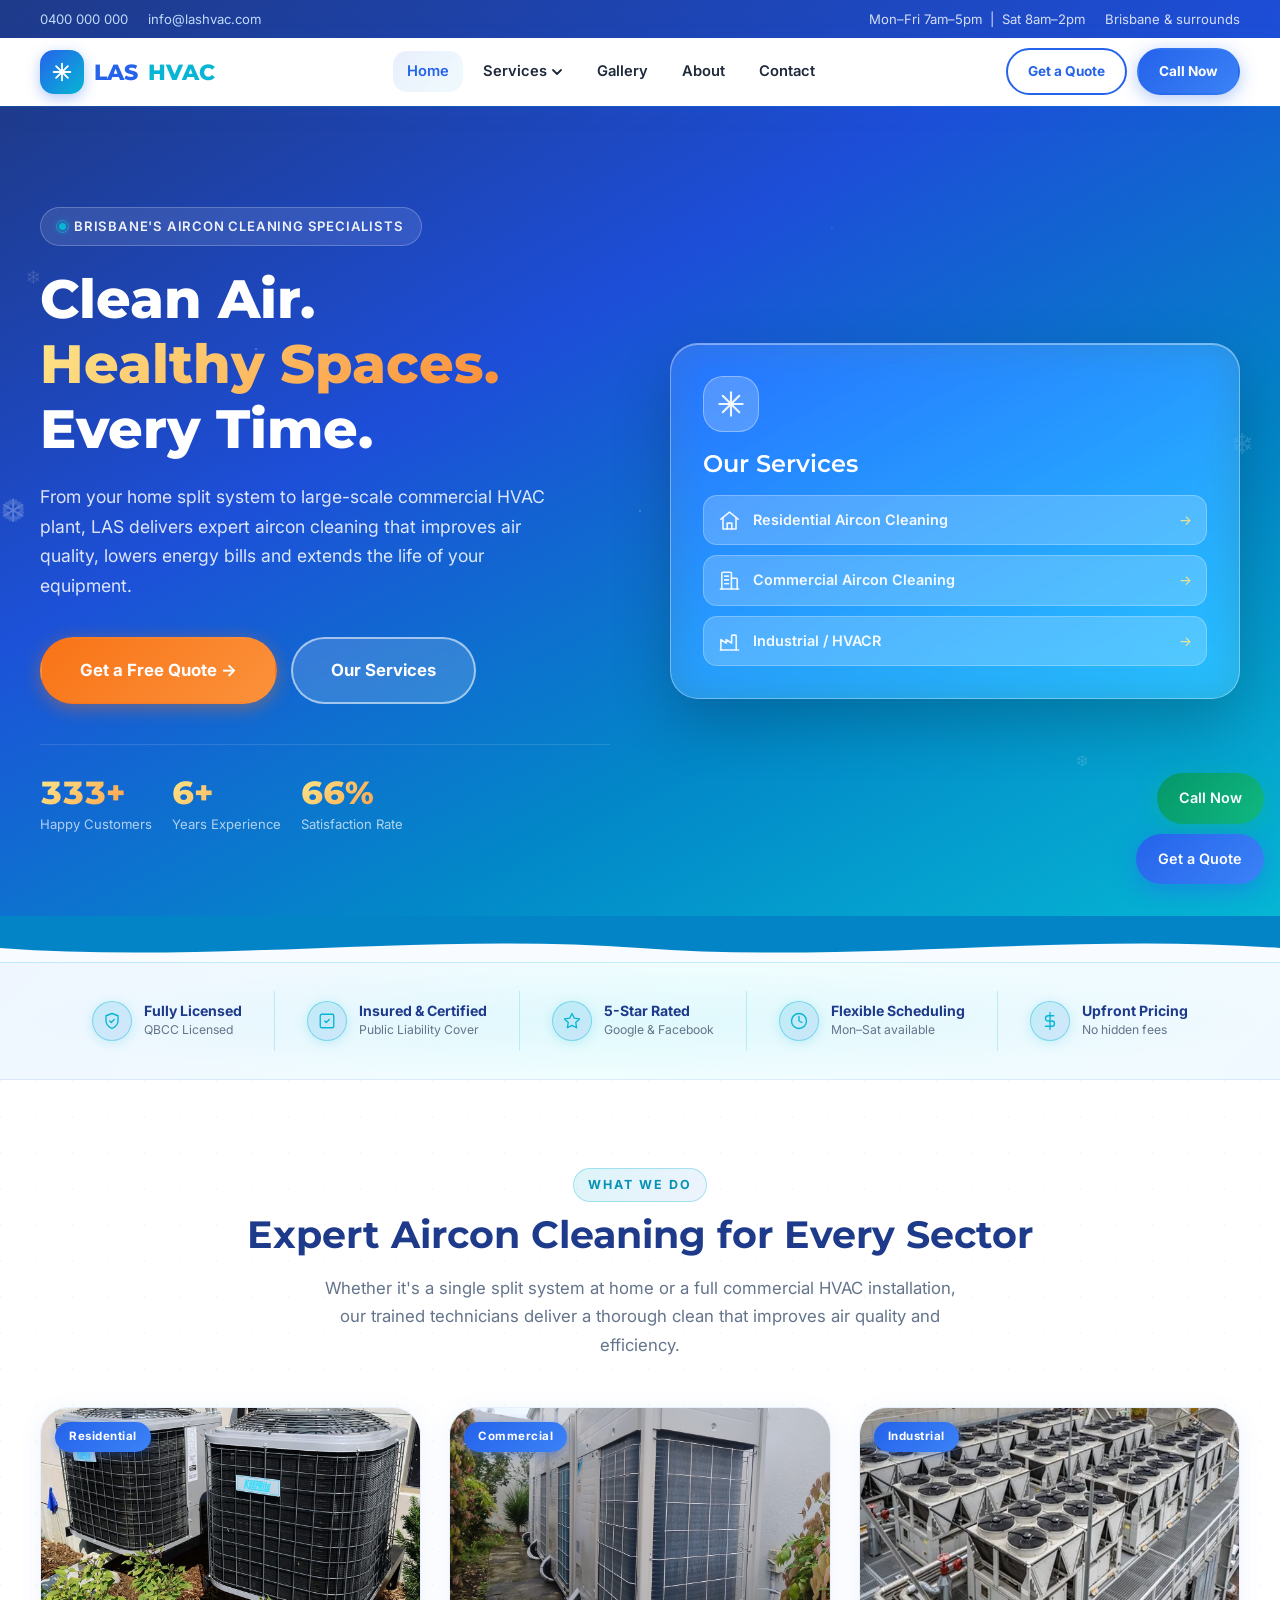
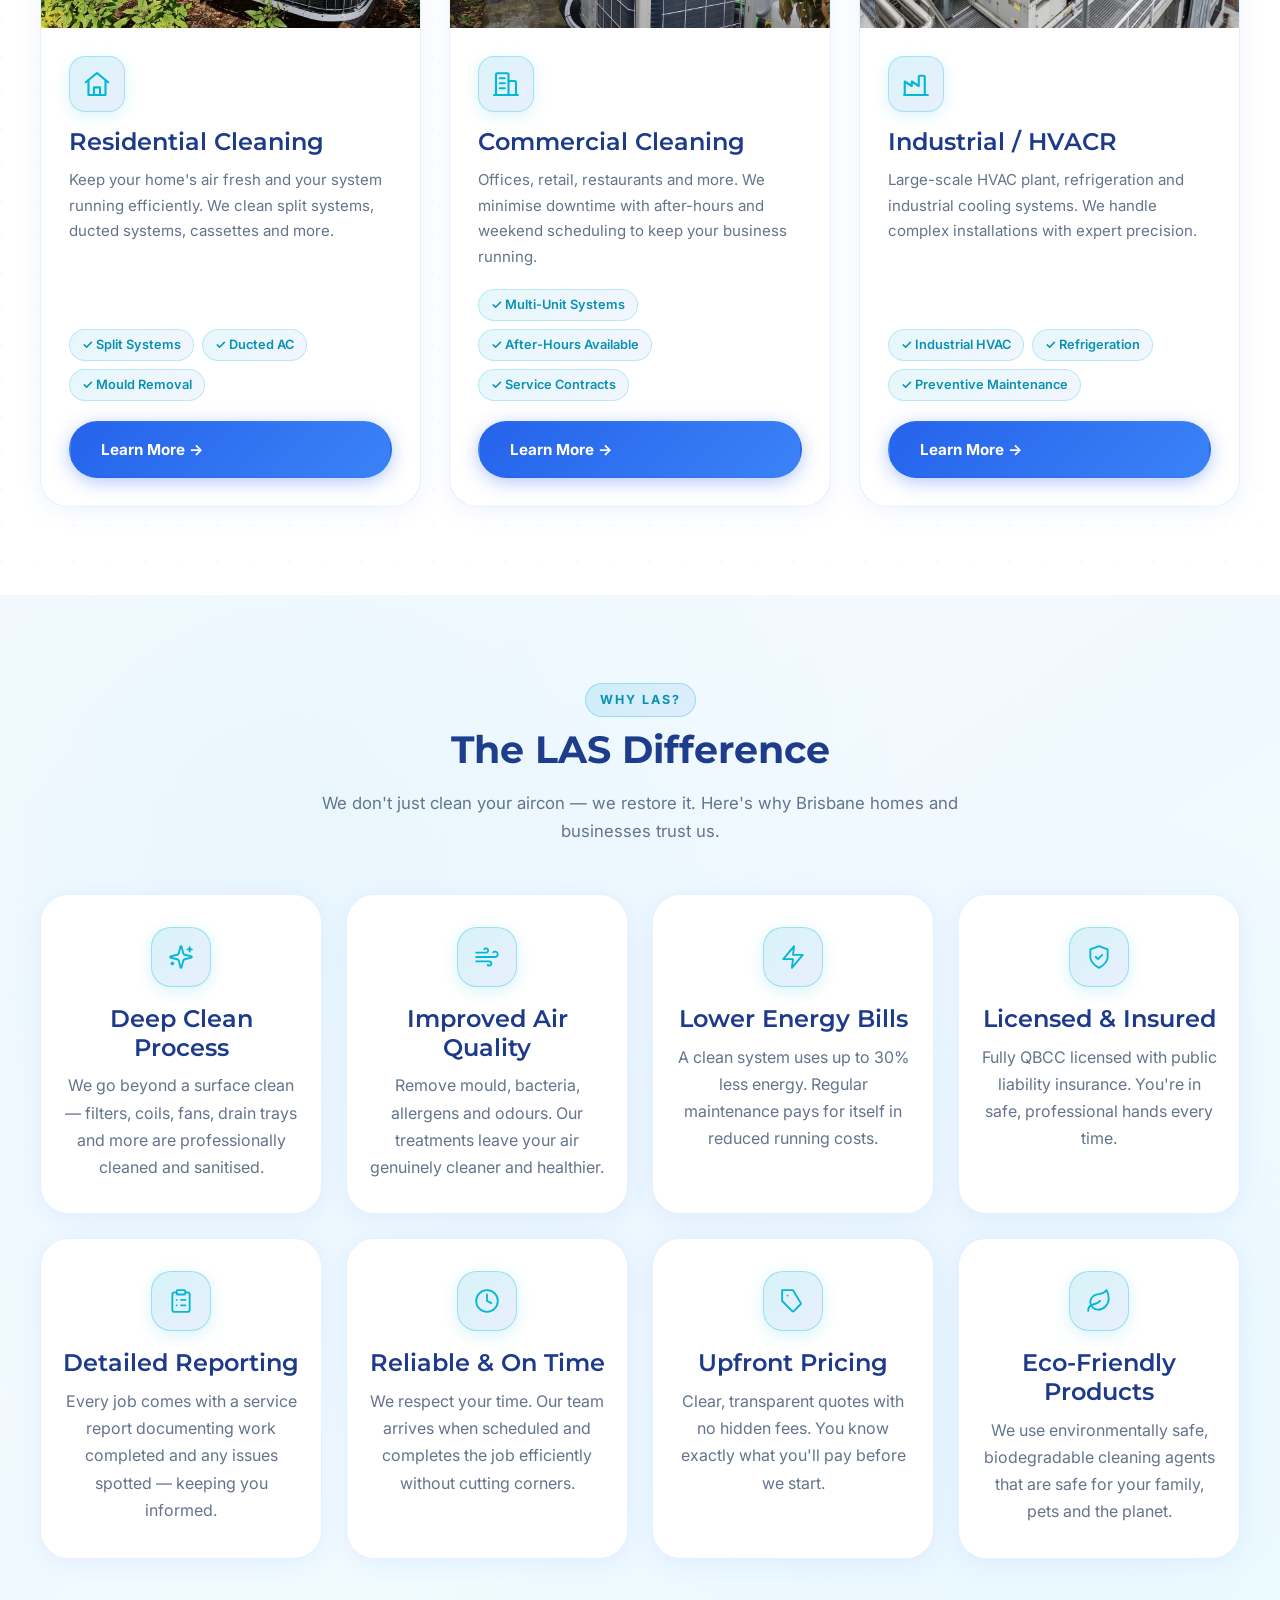
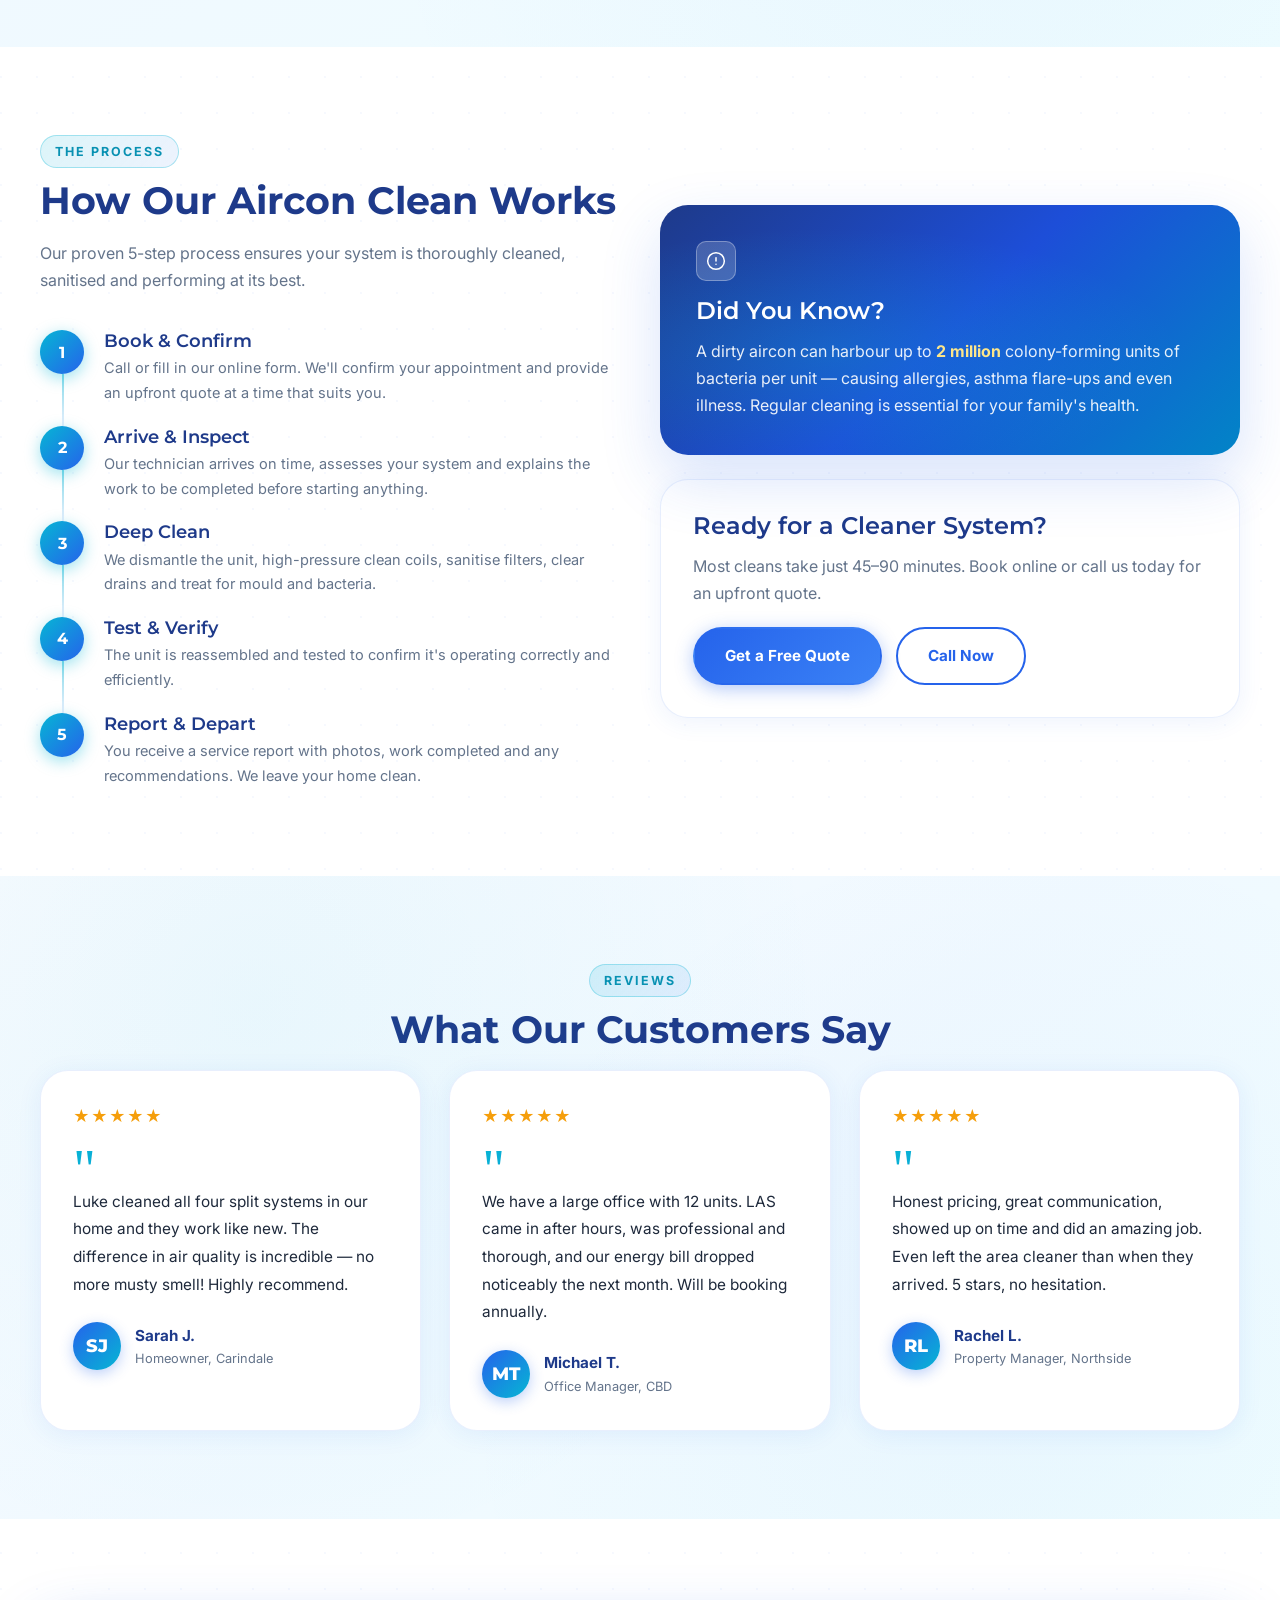
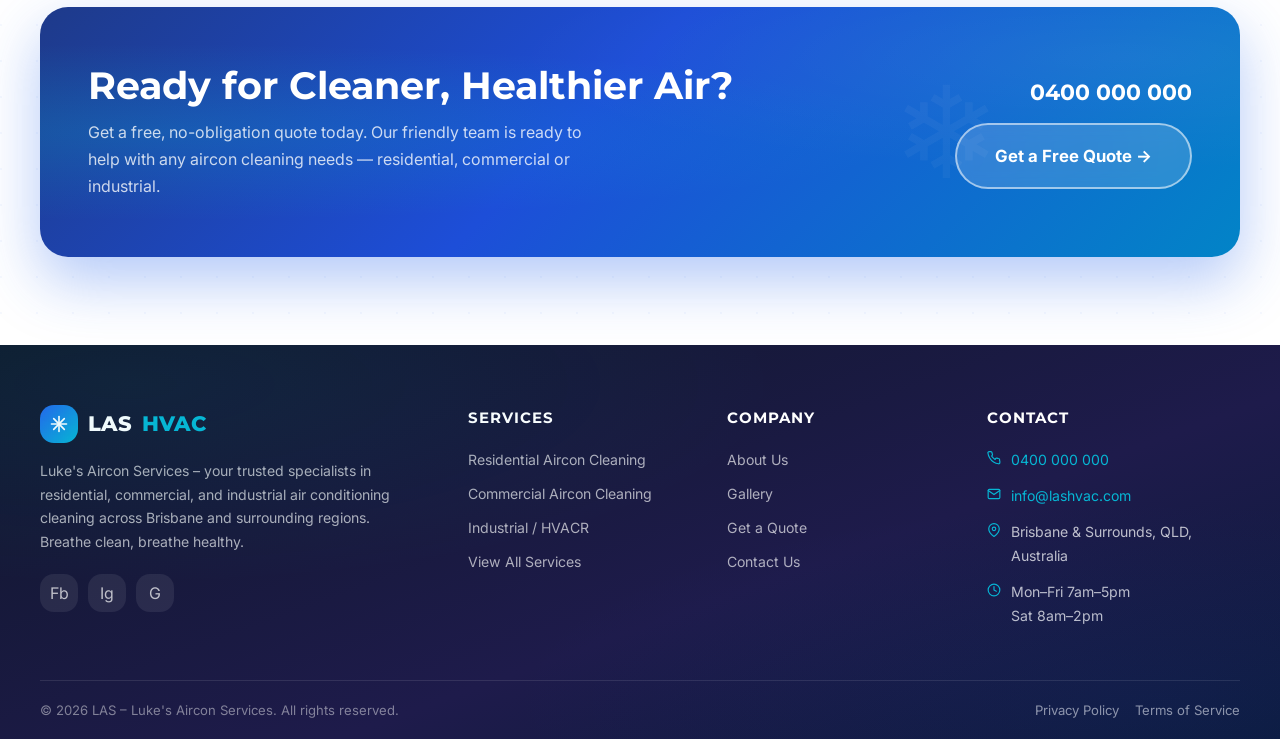
==== index.html @ c47a3d03 "redesign: fresh sky theme – bright blues, coral CTA, seamless sections" ====
<!DOCTYPE html>
<html lang="en">
<head>
  <meta charset="UTF-8">
  <meta name="viewport" content="width=device-width, initial-scale=1.0">
  <meta name="description" content="LAS – Luke's Aircon Services. Professional air conditioning cleaning for residential, commercial and industrial clients in Brisbane and surrounds. Call today for a free quote.">
  <meta name="keywords" content="aircon cleaning Brisbane, air conditioning service, HVAC cleaning, residential commercial industrial AC cleaning">
  <meta property="og:title" content="LAS – Luke's Aircon Services | Professional Aircon Cleaning">
  <meta property="og:description" content="Brisbane's trusted aircon cleaning specialists. Residential, commercial and industrial HVACR services.">
  <meta property="og:type" content="website">
  <title>LAS – Luke's Aircon Services | Professional Aircon Cleaning Brisbane</title>
  <link rel="preconnect" href="https://fonts.googleapis.com">
  <link rel="preconnect" href="https://fonts.gstatic.com" crossorigin>
  <link href="https://fonts.googleapis.com/css2?family=Montserrat:wght@500;600;700&family=Inter:wght@400;500;600&display=swap" rel="stylesheet">
  <link rel="stylesheet" href="css/style.css">
</head>
<body id="top">

<div id="site-header"></div>

<!-- ===== HERO ===== -->
<section class="hero">
  <div class="hero__bg"></div>
  <div class="snow-particles" id="snowParticles"></div>
  <!-- Decorative floating ice crystals -->
  <span class="hero__flake" aria-hidden="true">❄</span>
  <span class="hero__flake" aria-hidden="true">❆</span>
  <span class="hero__flake" aria-hidden="true">❄</span>
  <span class="hero__flake" aria-hidden="true">❅</span>
  <span class="hero__flake" aria-hidden="true">❆</span>
  <div class="container hero__inner">
    <div class="hero__content">
      <div class="hero__badge">
        <span class="hero__badge-dot"></span>
        Brisbane's Aircon Cleaning Specialists
      </div>
      <h1>Clean Air.<br><span>Healthy Spaces.</span><br>Every Time.</h1>
      <p class="hero__desc">
        From your home split system to large-scale commercial HVAC plant, LAS delivers
        expert aircon cleaning that improves air quality, lowers energy bills and extends
        the life of your equipment.
      </p>
      <div class="btn-group">
        <a href="contact.html" class="btn btn-accent btn-lg">Get a Free Quote →</a>
        <a href="services.html" class="btn btn-outline btn-lg">Our Services</a>
      </div>
      <div class="hero__stats">
        <div>
          <div class="hero__stat-num"><span class="counter" data-target="500" data-suffix="+">0+</span></div>
          <div class="hero__stat-label">Happy Customers</div>
        </div>
        <div>
          <div class="hero__stat-num"><span class="counter" data-target="10" data-suffix="+">0+</span></div>
          <div class="hero__stat-label">Years Experience</div>
        </div>
        <div>
          <div class="hero__stat-num"><span class="counter" data-target="100" data-suffix="%">0%</span></div>
          <div class="hero__stat-label">Satisfaction Rate</div>
        </div>
      </div>
    </div>

    <div class="hero__visual">
      <div class="hero__card">
        <div class="hero__card-icon">
          <svg viewBox="0 0 24 24" fill="none" stroke="currentColor" stroke-width="1.8" stroke-linecap="round" stroke-linejoin="round" aria-hidden="true"><line x1="12" y1="2" x2="12" y2="22"/><line x1="2" y1="12" x2="22" y2="12"/><line x1="4.93" y1="4.93" x2="19.07" y2="19.07"/><line x1="19.07" y1="4.93" x2="4.93" y2="19.07"/></svg>
        </div>
        <h3>Our Services</h3>
        <div class="hero__card-services">
          <a href="residential.html" class="hero__card-service">
            <span class="hero__card-service-icon"><svg viewBox="0 0 24 24" fill="none" stroke="currentColor" stroke-width="1.7" stroke-linecap="round" stroke-linejoin="round" aria-hidden="true"><path d="M3 10.6 12 3.2l9 7.4"/><path d="M5.2 9.3V20.8h13.6V9.3"/><path d="M9.6 20.8v-6.1h4.8v6.1"/></svg></span>
            <span class="hero__card-service-text">Residential Aircon Cleaning</span>
            <span class="hero__card-service-arrow">→</span>
          </a>
          <a href="commercial.html" class="hero__card-service">
            <span class="hero__card-service-icon"><svg viewBox="0 0 24 24" fill="none" stroke="currentColor" stroke-width="1.7" stroke-linecap="round" stroke-linejoin="round" aria-hidden="true"><path d="M4 20.8V4.4a1 1 0 0 1 1-1h8a1 1 0 0 1 1 1v16.4"/><path d="M14 9.6h5a1 1 0 0 1 1 1v10.2"/><path d="M2.5 20.8h19"/><path d="M7 7.4h4M7 11.4h4M7 15.4h4"/></svg></span>
            <span class="hero__card-service-text">Commercial Aircon Cleaning</span>
            <span class="hero__card-service-arrow">→</span>
          </a>
          <a href="industrial.html" class="hero__card-service">
            <span class="hero__card-service-icon"><svg viewBox="0 0 24 24" fill="none" stroke="currentColor" stroke-width="1.7" stroke-linecap="round" stroke-linejoin="round" aria-hidden="true"><path d="M3 20.8V10l5.6 3.6V10l5.6 3.6V6.4a1 1 0 0 1 1-1h2.8a1 1 0 0 1 1 1v14.4"/><path d="M2.5 20.8h19"/></svg></span>
            <span class="hero__card-service-text">Industrial / HVACR</span>
            <span class="hero__card-service-arrow">→</span>
          </a>
        </div>
      </div>
    </div>
  </div>
</section>

<!-- ===== TRUST STRIP ===== -->
<div class="wave-divider" aria-hidden="true">
  <svg xmlns="http://www.w3.org/2000/svg" viewBox="0 0 1440 48" preserveAspectRatio="none" height="48" style="background:#0284c7;">
    <path d="M0,32 C240,48 480,16 720,32 C960,48 1200,16 1440,32 L1440,48 L0,48 Z" fill="#f8fbff"/>
  </svg>
</div>
<div class="trust-strip">
  <div class="container">
    <div class="trust-strip__inner">
      <div class="trust-strip__item">
        <div class="trust-strip__icon">
          <svg viewBox="0 0 24 24" fill="none" stroke="currentColor" stroke-width="1.8" stroke-linecap="round" stroke-linejoin="round" aria-hidden="true"><path d="M12 22s8-4 8-10V5l-8-3-8 3v7c0 6 8 10 8 10z"/><path d="m9 12 2 2 4-4"/></svg>
        </div>
        <div>
          <div class="trust-strip__label">Fully Licensed</div>
          <div class="trust-strip__sub">QBCC Licensed</div>
        </div>
      </div>
      <div class="trust-strip__item">
        <div class="trust-strip__icon">
          <svg viewBox="0 0 24 24" fill="none" stroke="currentColor" stroke-width="1.8" stroke-linecap="round" stroke-linejoin="round" aria-hidden="true"><path d="M9 12 11 14 15 10"/><rect x="3" y="3" width="18" height="18" rx="2"/></svg>
        </div>
        <div>
          <div class="trust-strip__label">Insured &amp; Certified</div>
          <div class="trust-strip__sub">Public Liability Cover</div>
        </div>
      </div>
      <div class="trust-strip__item">
        <div class="trust-strip__icon">
          <svg viewBox="0 0 24 24" fill="none" stroke="currentColor" stroke-width="1.8" stroke-linecap="round" stroke-linejoin="round" aria-hidden="true"><polygon points="12 2 15.09 8.26 22 9.27 17 14.14 18.18 21.02 12 17.77 5.82 21.02 7 14.14 2 9.27 8.91 8.26 12 2"/></svg>
        </div>
        <div>
          <div class="trust-strip__label">5-Star Rated</div>
          <div class="trust-strip__sub">Google &amp; Facebook</div>
        </div>
      </div>
      <div class="trust-strip__item">
        <div class="trust-strip__icon">
          <svg viewBox="0 0 24 24" fill="none" stroke="currentColor" stroke-width="1.8" stroke-linecap="round" stroke-linejoin="round" aria-hidden="true"><circle cx="12" cy="12" r="10"/><polyline points="12 6 12 12 16 14"/></svg>
        </div>
        <div>
          <div class="trust-strip__label">Flexible Scheduling</div>
          <div class="trust-strip__sub">Mon–Sat available</div>
        </div>
      </div>
      <div class="trust-strip__item">
        <div class="trust-strip__icon">
          <svg viewBox="0 0 24 24" fill="none" stroke="currentColor" stroke-width="1.8" stroke-linecap="round" stroke-linejoin="round" aria-hidden="true"><line x1="12" y1="1" x2="12" y2="23"/><path d="M17 5H9.5a3.5 3.5 0 0 0 0 7h5a3.5 3.5 0 0 1 0 7H6"/></svg>
        </div>
        <div>
          <div class="trust-strip__label">Upfront Pricing</div>
          <div class="trust-strip__sub">No hidden fees</div>
        </div>
      </div>
    </div>
  </div>
</div>

<!-- ===== SERVICES OVERVIEW ===== -->
<section class="section" id="services">
  <div class="container">
    <div style="text-align:center;">
      <div class="section-label">What We Do</div>
      <h2 class="section-title">Expert Aircon Cleaning for Every Sector</h2>
      <p class="section-intro section-intro--center">
        Whether it's a single split system at home or a full commercial HVAC installation,
        our trained technicians deliver a thorough clean that improves air quality and efficiency.
      </p>
    </div>

    <div class="grid-3">
      <!-- Residential -->
      <div class="service-card reveal">
        <div class="service-card__img">
          <img src="images/residential.jpg" alt="Residential air conditioning condenser units serviced by LAS in Brisbane">
          <span class="service-card__tag">Residential</span>
        </div>
        <div class="service-card__body">
          <div class="service-card__icon"><svg viewBox="0 0 24 24" fill="none" stroke="currentColor" stroke-width="1.7" stroke-linecap="round" stroke-linejoin="round" aria-hidden="true"><path d="M3 10.6 12 3.2l9 7.4"/><path d="M5.2 9.3V20.8h13.6V9.3"/><path d="M9.6 20.8v-6.1h4.8v6.1"/></svg></div>
          <h3 class="service-card__title">Residential Cleaning</h3>
          <p class="service-card__desc">
            Keep your home's air fresh and your system running efficiently.
            We clean split systems, ducted systems, cassettes and more.
          </p>
          <div class="service-card__features">
            <span class="service-card__feature">✓ Split Systems</span>
            <span class="service-card__feature">✓ Ducted AC</span>
            <span class="service-card__feature">✓ Mould Removal</span>
          </div>
          <a href="residential.html" class="btn btn-primary">Learn More →</a>
        </div>
      </div>

      <!-- Commercial -->
      <div class="service-card reveal reveal-delay-1">
        <div class="service-card__img">
          <img src="images/commercial.jpg" alt="Commercial multi-unit VRV air conditioning system serviced by LAS">
          <span class="service-card__tag">Commercial</span>
        </div>
        <div class="service-card__body">
          <div class="service-card__icon"><svg viewBox="0 0 24 24" fill="none" stroke="currentColor" stroke-width="1.7" stroke-linecap="round" stroke-linejoin="round" aria-hidden="true"><path d="M4 20.8V4.4a1 1 0 0 1 1-1h8a1 1 0 0 1 1 1v16.4"/><path d="M14 9.6h5a1 1 0 0 1 1 1v10.2"/><path d="M2.5 20.8h19"/><path d="M7 7.4h4M7 11.4h4M7 15.4h4"/></svg></div>
          <h3 class="service-card__title">Commercial Cleaning</h3>
          <p class="service-card__desc">
            Offices, retail, restaurants and more. We minimise downtime with
            after-hours and weekend scheduling to keep your business running.
          </p>
          <div class="service-card__features">
            <span class="service-card__feature">✓ Multi-Unit Systems</span>
            <span class="service-card__feature">✓ After-Hours Available</span>
            <span class="service-card__feature">✓ Service Contracts</span>
          </div>
          <a href="commercial.html" class="btn btn-primary">Learn More →</a>
        </div>
      </div>

      <!-- Industrial -->
      <div class="service-card reveal reveal-delay-2">
        <div class="service-card__img">
          <img src="images/industrial.jpg" alt="Industrial rooftop chiller and HVAC plant serviced by LAS">
          <span class="service-card__tag">Industrial</span>
        </div>
        <div class="service-card__body">
          <div class="service-card__icon"><svg viewBox="0 0 24 24" fill="none" stroke="currentColor" stroke-width="1.7" stroke-linecap="round" stroke-linejoin="round" aria-hidden="true"><path d="M3 20.8V10l5.6 3.6V10l5.6 3.6V6.4a1 1 0 0 1 1-1h2.8a1 1 0 0 1 1 1v14.4"/><path d="M2.5 20.8h19"/></svg></div>
          <h3 class="service-card__title">Industrial / HVACR</h3>
          <p class="service-card__desc">
            Large-scale HVAC plant, refrigeration and industrial cooling systems.
            We handle complex installations with expert precision.
          </p>
          <div class="service-card__features">
            <span class="service-card__feature">✓ Industrial HVAC</span>
            <span class="service-card__feature">✓ Refrigeration</span>
            <span class="service-card__feature">✓ Preventive Maintenance</span>
          </div>
          <a href="industrial.html" class="btn btn-primary">Learn More →</a>
        </div>
      </div>
    </div>
  </div>
</section>

<!-- ===== WHY CHOOSE US ===== -->
<section class="section section--alt">
  <div class="container">
    <div style="text-align:center;">
      <div class="section-label">Why LAS?</div>
      <h2 class="section-title">The LAS Difference</h2>
      <p class="section-intro section-intro--center">
        We don't just clean your aircon — we restore it. Here's why Brisbane homes and
        businesses trust us.
      </p>
    </div>

    <div class="grid-4">
      <div class="why-card reveal">
        <div class="why-card__icon"><svg viewBox="0 0 24 24" fill="none" stroke="currentColor" stroke-width="1.7" stroke-linecap="round" stroke-linejoin="round" aria-hidden="true"><path d="M9.937 15.5A2 2 0 0 0 8.5 14.063l-6.135-1.582a.5.5 0 0 1 0-.962L8.5 9.936A2 2 0 0 0 9.937 8.5l1.582-6.135a.5.5 0 0 1 .963 0L14.063 8.5A2 2 0 0 0 15.5 9.937l6.135 1.581a.5.5 0 0 1 0 .964L15.5 14.063a2 2 0 0 0-1.437 1.437l-1.582 6.135a.5.5 0 0 1-.963 0z"/><path d="M20 3v4M22 5h-4"/><path d="M4 17v2M5 18H3"/></svg></div>
        <h3>Deep Clean Process</h3>
        <p>We go beyond a surface clean — filters, coils, fans, drain trays and more are
           professionally cleaned and sanitised.</p>
      </div>
      <div class="why-card reveal reveal-delay-1">
        <div class="why-card__icon"><svg viewBox="0 0 24 24" fill="none" stroke="currentColor" stroke-width="1.7" stroke-linecap="round" stroke-linejoin="round" aria-hidden="true"><path d="M17.7 7.7a2.5 2.5 0 1 1 1.8 4.3H2"/><path d="M9.6 4.6A2 2 0 1 1 11 8H2"/><path d="M12.6 19.4A2 2 0 1 0 14 16H2"/></svg></div>
        <h3>Improved Air Quality</h3>
        <p>Remove mould, bacteria, allergens and odours. Our treatments leave your air
           genuinely cleaner and healthier.</p>
      </div>
      <div class="why-card reveal reveal-delay-2">
        <div class="why-card__icon"><svg viewBox="0 0 24 24" fill="none" stroke="currentColor" stroke-width="1.7" stroke-linecap="round" stroke-linejoin="round" aria-hidden="true"><path d="M13 2 3 14h9l-1 8 10-12h-9l1-8z"/></svg></div>
        <h3>Lower Energy Bills</h3>
        <p>A clean system uses up to 30% less energy. Regular maintenance pays for itself
           in reduced running costs.</p>
      </div>
      <div class="why-card reveal reveal-delay-3">
        <div class="why-card__icon"><svg viewBox="0 0 24 24" fill="none" stroke="currentColor" stroke-width="1.7" stroke-linecap="round" stroke-linejoin="round" aria-hidden="true"><path d="M12 22s8-4 8-10V5l-8-3-8 3v7c0 6 8 10 8 10z"/><path d="m9 12 2 2 4-4"/></svg></div>
        <h3>Licensed &amp; Insured</h3>
        <p>Fully QBCC licensed with public liability insurance. You're in safe, professional
           hands every time.</p>
      </div>
      <div class="why-card reveal">
        <div class="why-card__icon"><svg viewBox="0 0 24 24" fill="none" stroke="currentColor" stroke-width="1.7" stroke-linecap="round" stroke-linejoin="round" aria-hidden="true"><rect x="8" y="2" width="8" height="4" rx="1"/><path d="M16 4h2a2 2 0 0 1 2 2v14a2 2 0 0 1-2 2H6a2 2 0 0 1-2-2V6a2 2 0 0 1 2-2h2"/><path d="M12 11h4M12 16h4M8 11h.01M8 16h.01"/></svg></div>
        <h3>Detailed Reporting</h3>
        <p>Every job comes with a service report documenting work completed and any issues
           spotted — keeping you informed.</p>
      </div>
      <div class="why-card reveal reveal-delay-1">
        <div class="why-card__icon"><svg viewBox="0 0 24 24" fill="none" stroke="currentColor" stroke-width="1.7" stroke-linecap="round" stroke-linejoin="round" aria-hidden="true"><circle cx="12" cy="12" r="10"/><polyline points="12 6 12 12 16 14"/></svg></div>
        <h3>Reliable &amp; On Time</h3>
        <p>We respect your time. Our team arrives when scheduled and completes the job
           efficiently without cutting corners.</p>
      </div>
      <div class="why-card reveal reveal-delay-2">
        <div class="why-card__icon"><svg viewBox="0 0 24 24" fill="none" stroke="currentColor" stroke-width="1.7" stroke-linecap="round" stroke-linejoin="round" aria-hidden="true"><path d="M12 2H2v10l9.29 9.29a1 1 0 0 0 1.41 0l6.3-6.3a1 1 0 0 0 0-1.41Z"/><path d="M7 7h.01"/></svg></div>
        <h3>Upfront Pricing</h3>
        <p>Clear, transparent quotes with no hidden fees. You know exactly what you'll
           pay before we start.</p>
      </div>
      <div class="why-card reveal reveal-delay-3">
        <div class="why-card__icon"><svg viewBox="0 0 24 24" fill="none" stroke="currentColor" stroke-width="1.7" stroke-linecap="round" stroke-linejoin="round" aria-hidden="true"><path d="M11 20A7 7 0 0 1 9.8 6.1C15.5 5 17 4.48 19 2c1 2 2 4.18 2 8 0 5.5-4.78 10-10 10z"/><path d="M2 21c0-3 1.85-5.36 5.08-6C9.5 14.52 12 13 13 12"/></svg></div>
        <h3>Eco-Friendly Products</h3>
        <p>We use environmentally safe, biodegradable cleaning agents that are safe for
           your family, pets and the planet.</p>
      </div>
    </div>
  </div>
</section>

<!-- ===== HOW IT WORKS ===== -->
<section class="section">
  <div class="container grid-2">
    <div>
      <div class="section-label">The Process</div>
      <h2 class="section-title">How Our Aircon Clean Works</h2>
      <p style="margin-bottom:36px;">Our proven 5-step process ensures your system is thoroughly cleaned, sanitised and performing at its best.</p>
      <div class="process-steps">
        <div class="process-step reveal">
          <div class="process-step__num">1</div>
          <div class="process-step__body">
            <h4>Book &amp; Confirm</h4>
            <p>Call or fill in our online form. We'll confirm your appointment and
               provide an upfront quote at a time that suits you.</p>
          </div>
        </div>
        <div class="process-step reveal reveal-delay-1">
          <div class="process-step__num">2</div>
          <div class="process-step__body">
            <h4>Arrive &amp; Inspect</h4>
            <p>Our technician arrives on time, assesses your system and explains
               the work to be completed before starting anything.</p>
          </div>
        </div>
        <div class="process-step reveal reveal-delay-2">
          <div class="process-step__num">3</div>
          <div class="process-step__body">
            <h4>Deep Clean</h4>
            <p>We dismantle the unit, high-pressure clean coils, sanitise filters,
               clear drains and treat for mould and bacteria.</p>
          </div>
        </div>
        <div class="process-step reveal reveal-delay-3">
          <div class="process-step__num">4</div>
          <div class="process-step__body">
            <h4>Test &amp; Verify</h4>
            <p>The unit is reassembled and tested to confirm it's operating
               correctly and efficiently.</p>
          </div>
        </div>
        <div class="process-step reveal">
          <div class="process-step__num">5</div>
          <div class="process-step__body">
            <h4>Report &amp; Depart</h4>
            <p>You receive a service report with photos, work completed and any
               recommendations. We leave your home clean.</p>
          </div>
        </div>
      </div>
    </div>
    <div style="display:flex;flex-direction:column;gap:24px;">
      <div style="background:linear-gradient(135deg,#1e3a8a 0%,#1d4ed8 50%,#0284c7 100%);border-radius:var(--radius-lg);padding:36px;color:white;position:relative;overflow:hidden;box-shadow:var(--shadow-lg);">
        <div style="position:absolute;inset:0;background:radial-gradient(ellipse at 30% 60%,rgba(6,182,212,0.25) 0%,transparent 60%);pointer-events:none;"></div>
        <div style="width:40px;height:40px;border-radius:10px;background:rgba(255,255,255,0.18);border:1px solid rgba(255,255,255,0.3);display:flex;align-items:center;justify-content:center;margin-bottom:16px;position:relative;">
          <svg viewBox="0 0 24 24" fill="none" stroke="currentColor" stroke-width="1.8" stroke-linecap="round" stroke-linejoin="round" width="20" height="20" aria-hidden="true"><circle cx="12" cy="12" r="10"/><line x1="12" y1="8" x2="12" y2="12"/><line x1="12" y1="16" x2="12.01" y2="16"/></svg>
        </div>
        <h3 style="color:white;margin-bottom:12px;position:relative;">Did You Know?</h3>
        <p style="color:rgba(255,255,255,0.9);position:relative;">A dirty aircon can harbour up to <strong style="color:#fde68a;">2 million</strong> colony-forming units of bacteria per unit — causing allergies, asthma flare-ups and even illness. Regular cleaning is essential for your family's health.</p>
      </div>
      <div style="background:#ffffff;border:1px solid rgba(37,99,235,0.1);border-radius:var(--radius-lg);padding:32px;box-shadow:0 4px 24px rgba(37,99,235,0.08);">
        <h3 style="margin-bottom:12px;">Ready for a Cleaner System?</h3>
        <p style="margin-bottom:20px;">Most cleans take just 45–90 minutes. Book online or call us today for an upfront quote.</p>
        <div class="btn-group">
          <a href="contact.html" class="btn btn-primary">Get a Free Quote</a>
          <a href="tel:+61400000000" class="btn btn-outline-primary">Call Now</a>
        </div>
      </div>
    </div>
  </div>
</section>

<!-- ===== TESTIMONIALS ===== -->
<section class="section section--alt">
  <div class="container">
    <div style="text-align:center;">
      <div class="section-label">Reviews</div>
      <h2 class="section-title">What Our Customers Say</h2>
    </div>
    <div class="grid-3">
      <div class="testimonial-card reveal">
        <div class="stars">★★★★★</div>
        <div class="testimonial-card__quote">"</div>
        <p class="testimonial-card__text">Luke cleaned all four split systems in our home and they work like new. The difference in air quality is incredible — no more musty smell! Highly recommend.</p>
        <div class="testimonial-card__author">
          <div class="testimonial-card__avatar">SJ</div>
          <div>
            <div class="testimonial-card__name">Sarah J.</div>
            <div class="testimonial-card__meta">Homeowner, Carindale</div>
          </div>
        </div>
      </div>
      <div class="testimonial-card reveal reveal-delay-1">
        <div class="stars">★★★★★</div>
        <div class="testimonial-card__quote">"</div>
        <p class="testimonial-card__text">We have a large office with 12 units. LAS came in after hours, was professional and thorough, and our energy bill dropped noticeably the next month. Will be booking annually.</p>
        <div class="testimonial-card__author">
          <div class="testimonial-card__avatar">MT</div>
          <div>
            <div class="testimonial-card__name">Michael T.</div>
            <div class="testimonial-card__meta">Office Manager, CBD</div>
          </div>
        </div>
      </div>
      <div class="testimonial-card reveal reveal-delay-2">
        <div class="stars">★★★★★</div>
        <div class="testimonial-card__quote">"</div>
        <p class="testimonial-card__text">Honest pricing, great communication, showed up on time and did an amazing job. Even left the area cleaner than when they arrived. 5 stars, no hesitation.</p>
        <div class="testimonial-card__author">
          <div class="testimonial-card__avatar">RL</div>
          <div>
            <div class="testimonial-card__name">Rachel L.</div>
            <div class="testimonial-card__meta">Property Manager, Northside</div>
          </div>
        </div>
      </div>
    </div>
  </div>
</section>

<!-- ===== CTA BANNER ===== -->
<section class="section">
  <div class="container">
    <div class="cta-banner">
      <div>
        <h2>Ready for Cleaner, Healthier Air?</h2>
        <p>Get a free, no-obligation quote today. Our friendly team is ready to help with any aircon cleaning needs — residential, commercial or industrial.</p>
      </div>
      <div class="cta-banner__actions">
        <a href="tel:+61400000000" class="phone-link">0400 000 000</a>
        <a href="contact.html" class="btn btn-outline btn-lg">Get a Free Quote →</a>
      </div>
    </div>
  </div>
</section>

<div id="site-footer"></div>

<script src="js/main.js"></script>
</body>
</html>
---- css/style.css ----
/* ============================================================
   LAS – Luke's Aircon Services  |  style.css
   ============================================================ */

/* ----- CSS Custom Properties ----- */
:root {
  --clr-primary:       #2563eb;         /* Vibrant sky blue */
  --clr-primary-dark:  #1d4ed8;
  --clr-primary-light: #eff6ff;
  --clr-accent:        #06b6d4;         /* Bright cyan */
  --clr-accent-dark:   #0891b2;
  --clr-coral:         #f97316;         /* Warm coral – fun CTA pop */
  --clr-coral-dark:    #ea580c;
  --clr-mint:          #ecfeff;
  --clr-ice:           #eff6ff;
  --clr-ice-deep:      #dbeafe;
  --clr-dark:          #1e3a8a;         /* Deep navy (replaces near-black) */
  --clr-text:          #1e293b;
  --clr-text-light:    #64748b;
  --clr-bg:            #ffffff;
  --clr-white:         #ffffff;
  --clr-grey-light:    #f1f5f9;
  --clr-grey:          #e2e8f0;
  --clr-success:       #10b981;
  --clr-warning:       #f59e0b;
  --radius-sm:  14px;
  --radius-md:  20px;
  --radius-lg:  28px;
  --radius-xl:  48px;
  --shadow-sm:   0 4px 24px rgba(37, 99, 235, 0.08);
  --shadow-md:   0 12px 40px rgba(37, 99, 235, 0.13);
  --shadow-lg:   0 24px 60px rgba(37, 99, 235, 0.18);
  --shadow-glow: 0 0 36px rgba(6, 182, 212, 0.35);
  --glass-bg:     rgba(255, 255, 255, 0.82);
  --glass-border: rgba(255, 255, 255, 0.95);
  --transition: 0.28s cubic-bezier(0.4, 0, 0.2, 1);
  --font-head: 'Montserrat', 'Segoe UI', sans-serif;
  --font-body: 'Inter', 'Segoe UI', system-ui, sans-serif;
  --nav-h: 68px;
}

/* ----- Reset / Base ----- */
*, *::before, *::after { box-sizing: border-box; margin: 0; padding: 0; }

html { scroll-behavior: smooth; font-size: 16px; }

body {
  font-family: var(--font-body);
  background: #ffffff;
  background-image:
    radial-gradient(circle at 1px 1px, rgba(37, 99, 235, 0.04) 1px, transparent 0);
  background-size: 36px 36px;
  color: var(--clr-text);
  line-height: 1.7;
  overflow-x: hidden;
}

/* ----- Global Keyframes ----- */
@keyframes float {
  0%, 100% { transform: translateY(0px) rotate(0deg); }
  33%       { transform: translateY(-14px) rotate(6deg); }
  66%       { transform: translateY(-7px) rotate(-4deg); }
}
@keyframes drift {
  0%   { transform: translateX(0) translateY(0) rotate(0deg); opacity: 0.6; }
  50%  { transform: translateX(30px) translateY(-60px) rotate(180deg); opacity: 0.3; }
  100% { transform: translateX(-20px) translateY(-120px) rotate(360deg); opacity: 0; }
}
@keyframes shimmer {
  0%   { background-position: -200% center; }
  100% { background-position: 200% center; }
}
@keyframes pulse-ring {
  0%   { transform: scale(1); opacity: 0.7; }
  100% { transform: scale(2.2); opacity: 0; }
}
@keyframes aurora-shift {
  0%, 100% { background-position: 0% 50%; }
  50%       { background-position: 100% 50%; }
}
@keyframes snowfall {
  0%   { transform: translateY(-10px) rotate(0deg); opacity: 1; }
  100% { transform: translateY(110vh) rotate(720deg); opacity: 0; }
}

img { display: block; max-width: 100%; height: auto; }
a { color: inherit; text-decoration: none; }
ul { list-style: none; }
button { cursor: pointer; font-family: inherit; }

/* ----- Typography ----- */
h1,h2,h3,h4,h5 {
  font-family: var(--font-head);
  line-height: 1.2;
  color: var(--clr-dark);
}
h1 { font-size: clamp(2rem, 5vw, 3.4rem); font-weight: 800; }
h2 { font-size: clamp(1.6rem, 3.5vw, 2.4rem); font-weight: 700; }
h3 { font-size: clamp(1.15rem, 2.5vw, 1.5rem); font-weight: 600; }
h4 { font-size: 1.1rem; font-weight: 600; }
p  { color: var(--clr-text-light); }

.text-accent { color: var(--clr-accent); }
.text-primary { color: var(--clr-primary); }
.text-white  { color: var(--clr-white); }
.text-center { text-align: center; }

/* ----- Layout helpers ----- */
.container {
  width: min(1200px, 94%);
  margin-inline: auto;
}
.section { padding: 88px 0; }
.section--alt {
  background: linear-gradient(145deg, #f8fbff 0%, #f0f9ff 50%, #f0feff 100%);
  position: relative;
}
.section--alt::before {
  content: '';
  position: absolute;
  inset: 0;
  background-image: radial-gradient(circle at 20% 20%, rgba(6, 182, 212, 0.05) 0%, transparent 50%),
                    radial-gradient(circle at 80% 80%, rgba(37, 99, 235, 0.04) 0%, transparent 50%);
  pointer-events: none;
}
.section--dark { background: var(--clr-dark); color: var(--clr-white); }
.section--dark h2, .section--dark h3 { color: var(--clr-white); }
.section--dark p { color: rgba(255,255,255,0.85); }

.grid-2 { display: grid; grid-template-columns: repeat(2, 1fr); gap: 40px; align-items: center; }
.grid-3 { display: grid; grid-template-columns: repeat(3, 1fr); gap: 28px; }
.grid-4 { display: grid; grid-template-columns: repeat(4, 1fr); gap: 24px; }

.flex-center { display: flex; align-items: center; justify-content: center; }
.flex-between { display: flex; align-items: center; justify-content: space-between; }

.section-label {
  display: inline-flex;
  align-items: center;
  gap: 6px;
  font-size: 0.78rem;
  font-weight: 700;
  letter-spacing: 2px;
  text-transform: uppercase;
  color: var(--clr-accent-dark);
  margin-bottom: 10px;
  padding: 5px 14px;
  background: linear-gradient(135deg, rgba(6, 182, 212, 0.14), rgba(37, 99, 235, 0.08));
  border-radius: 50px;
  border: 1px solid rgba(6, 182, 212, 0.3);
}
.section-title { margin-bottom: 16px; }
.section-intro {
  max-width: 640px;
  margin-bottom: 48px;
  font-size: 1.05rem;
}
.section-intro--center { margin-inline: auto; text-align: center; }

/* ----- Trust Strip ----- */
.trust-strip {
  padding: 28px 0;
  background: linear-gradient(135deg, #eff6ff 0%, #f0feff 50%, #f0f9ff 100%);
  border-top: 1px solid rgba(6, 182, 212, 0.2);
  border-bottom: 1px solid rgba(37, 99, 235, 0.1);
  position: relative;
  overflow: hidden;
}
.trust-strip::before {
  content: '';
  position: absolute;
  inset: 0;
  background: radial-gradient(ellipse at 50% 50%, rgba(6, 182, 212, 0.07) 0%, transparent 70%);
  pointer-events: none;
}
.trust-strip__inner {
  display: flex;
  align-items: center;
  justify-content: center;
  gap: 0;
  flex-wrap: wrap;
  position: relative;
}
.trust-strip__item {
  display: flex;
  align-items: center;
  gap: 12px;
  padding: 10px 32px;
  border-right: 1px solid rgba(6, 182, 212, 0.2);
}
.trust-strip__item:last-child { border-right: none; }
.trust-strip__icon {
  width: 40px; height: 40px;
  border-radius: 50%;
  background: linear-gradient(135deg, rgba(6, 182, 212, 0.18), rgba(37, 99, 235, 0.12));
  border: 1.5px solid rgba(6, 182, 212, 0.4);
  display: flex;
  align-items: center;
  justify-content: center;
  flex-shrink: 0;
  color: var(--clr-accent);
  box-shadow: 0 2px 12px rgba(6, 182, 212, 0.18);
}
.trust-strip__icon svg { width: 18px; height: 18px; display: block; }
.trust-strip__label { font-weight: 700; font-size: 0.88rem; color: var(--clr-dark); line-height: 1.3; }
.trust-strip__sub { font-size: 0.76rem; color: var(--clr-text-light); }

/* ----- Buttons ----- */
.btn {
  display: inline-flex;
  align-items: center;
  gap: 8px;
  padding: 14px 30px;
  border-radius: 50px;
  font-weight: 700;
  font-size: 0.95rem;
  transition: var(--transition);
  border: 2px solid transparent;
  white-space: nowrap;
  position: relative;
  overflow: hidden;
}
.btn::after {
  content: '';
  position: absolute;
  inset: 0;
  background: rgba(255,255,255,0);
  transition: var(--transition);
}
.btn:hover::after { background: rgba(255,255,255,0.08); }
.btn-primary {
  background: linear-gradient(135deg, var(--clr-primary), #3b82f6);
  color: var(--clr-white);
  border-color: transparent;
  box-shadow: 0 4px 18px rgba(37, 99, 235, 0.35);
}
.btn-primary:hover {
  background: linear-gradient(135deg, var(--clr-primary-dark), var(--clr-primary));
  transform: translateY(-2px);
  box-shadow: 0 8px 28px rgba(37, 99, 235, 0.45);
}
.btn-accent {
  background: linear-gradient(135deg, var(--clr-coral), #fb923c);
  color: var(--clr-white);
  border-color: transparent;
  box-shadow: 0 4px 18px rgba(249, 115, 22, 0.4);
}
.btn-accent:hover {
  background: linear-gradient(135deg, var(--clr-coral-dark), var(--clr-coral));
  transform: translateY(-2px);
  box-shadow: 0 8px 32px rgba(249, 115, 22, 0.55);
}
.btn-outline {
  background: rgba(255,255,255,0.15);
  color: var(--clr-white);
  border-color: rgba(255,255,255,0.55);
  backdrop-filter: blur(8px);
}
.btn-outline:hover {
  background: var(--clr-white);
  color: var(--clr-primary);
  border-color: var(--clr-white);
  transform: translateY(-2px);
  box-shadow: 0 8px 28px rgba(255,255,255,0.25);
}
.btn-outline-primary {
  background: transparent;
  color: var(--clr-primary);
  border-color: var(--clr-primary);
}
.btn-outline-primary:hover {
  background: linear-gradient(135deg, var(--clr-primary), #3b82f6);
  color: var(--clr-white);
  box-shadow: 0 4px 18px rgba(37, 99, 235, 0.35);
}
.btn-lg { padding: 17px 38px; font-size: 1.05rem; }
.btn-sm { padding: 10px 20px; font-size: 0.85rem; }
.btn-group { display: flex; gap: 14px; flex-wrap: wrap; }

/* ----- Top Bar ----- */
.topbar {
  background: linear-gradient(135deg, var(--clr-dark), #1d4ed8);
  color: rgba(255,255,255,0.82);
  padding: 8px 0;
  font-size: 0.82rem;
}
.topbar a { color: #bfdbfe; }
.topbar a:hover { color: var(--clr-white); }
.topbar__inner {
  display: flex;
  align-items: center;
  justify-content: space-between;
  gap: 16px;
  flex-wrap: wrap;
}
.topbar__links { display: flex; gap: 20px; }
.topbar__links a { display: flex; align-items: center; gap: 6px; }

/* ----- Navbar ----- */
.navbar {
  position: sticky;
  top: 0;
  z-index: 1000;
  background: rgba(255,255,255,0.92);
  backdrop-filter: blur(16px) saturate(180%);
  -webkit-backdrop-filter: blur(16px) saturate(180%);
  box-shadow: 0 1px 0 rgba(6, 182, 212, 0.15), var(--shadow-sm);
  height: var(--nav-h);
  transition: var(--transition);
  border-bottom: 1px solid rgba(255,255,255,0.7);
}
.navbar.scrolled {
  background: rgba(255,255,255,0.97);
  box-shadow: 0 1px 0 rgba(6, 182, 212, 0.22), var(--shadow-md);
}
.navbar__inner {
  height: 100%;
  display: flex;
  align-items: center;
  justify-content: space-between;
  gap: 24px;
}
.navbar__logo {
  display: flex;
  align-items: center;
  gap: 10px;
  font-family: var(--font-head);
  font-weight: 800;
  font-size: 1.4rem;
  color: var(--clr-primary);
  flex-shrink: 0;
}
.navbar__logo span { color: var(--clr-accent); }
.navbar__logo-icon {
  width: 44px;
  height: 44px;
  background: linear-gradient(135deg, var(--clr-primary), var(--clr-accent));
  border-radius: var(--radius-sm);
  display: flex;
  align-items: center;
  justify-content: center;
  color: white;
  font-size: 1.4rem;
  box-shadow: 0 4px 14px rgba(37, 99, 235, 0.35);
}
.navbar__nav { display: flex; align-items: center; gap: 6px; }
.navbar__nav a {
  padding: 8px 14px;
  border-radius: var(--radius-sm);
  font-weight: 600;
  font-size: 0.92rem;
  color: var(--clr-text);
  transition: var(--transition);
  white-space: nowrap;
}
.navbar__nav a:hover,
.navbar__nav a.active {
  color: var(--clr-primary);
  background: linear-gradient(135deg, rgba(37, 99, 235, 0.1), rgba(6, 182, 212, 0.06));
}

/* Dropdown */
.nav-dropdown { position: relative; }
.nav-dropdown__trigger {
  display: flex;
  align-items: center;
  gap: 4px;
  padding: 8px 14px;
  border-radius: var(--radius-sm);
  font-weight: 600;
  font-size: 0.92rem;
  color: var(--clr-text);
  transition: var(--transition);
  cursor: pointer;
  white-space: nowrap;
}
.nav-dropdown__trigger:hover,
.nav-dropdown__trigger.open {
  color: var(--clr-primary);
  background: linear-gradient(135deg, rgba(37, 99, 235, 0.1), rgba(6, 182, 212, 0.06));
}
.nav-dropdown__trigger svg { transition: var(--transition); }
.nav-dropdown__trigger.open svg { transform: rotate(180deg); }
.nav-dropdown__menu {
  position: absolute;
  top: calc(100% + 8px);
  left: 0;
  background: rgba(255,255,255,0.96);
  backdrop-filter: blur(16px) saturate(180%);
  -webkit-backdrop-filter: blur(16px) saturate(180%);
  border-radius: var(--radius-md);
  box-shadow: 0 16px 48px rgba(37, 99, 235, 0.18);
  border: 1px solid rgba(6, 182, 212, 0.2);
  min-width: 220px;
  padding: 8px;
  opacity: 0;
  visibility: hidden;
  transform: translateY(-8px);
  transition: var(--transition);
  z-index: 100;
}
.nav-dropdown__menu.open {
  opacity: 1;
  visibility: visible;
  transform: translateY(0);
}
.nav-dropdown__menu a {
  display: flex;
  align-items: center;
  gap: 10px;
  padding: 10px 14px;
  border-radius: var(--radius-sm);
  font-size: 0.9rem;
  color: var(--clr-text);
  transition: var(--transition);
}
.nav-dropdown__menu a:hover { background: rgba(37, 99, 235, 0.07); color: var(--clr-primary); }
.nav-dropdown__menu a .menu-icon {
  font-size: 1.1rem;
  width: 22px;
  text-align: center;
}

.navbar__cta { display: flex; align-items: center; gap: 10px; }

/* Hamburger */
.navbar__hamburger {
  display: none;
  flex-direction: column;
  gap: 5px;
  background: none;
  border: none;
  padding: 6px;
  cursor: pointer;
}
.navbar__hamburger span {
  display: block;
  width: 26px;
  height: 3px;
  background: var(--clr-primary);
  border-radius: 2px;
  transition: var(--transition);
}
.navbar__hamburger.open span:nth-child(1) { transform: translateY(8px) rotate(45deg); }
.navbar__hamburger.open span:nth-child(2) { opacity: 0; }
.navbar__hamburger.open span:nth-child(3) { transform: translateY(-8px) rotate(-45deg); }

/* Mobile Nav */
.navbar__mobile {
  display: none;
  position: fixed;
  top: var(--nav-h);
  left: 0; right: 0;
  background: rgba(255,255,255,0.97);
  backdrop-filter: blur(20px);
  -webkit-backdrop-filter: blur(20px);
  box-shadow: var(--shadow-lg);
  padding: 20px;
  z-index: 999;
  overflow-y: auto;
  max-height: calc(100vh - var(--nav-h));
  border-top: 1px solid rgba(37, 99, 235, 0.12);
}
.navbar__mobile.open { display: block; }
.navbar__mobile a {
  display: block;
  padding: 12px 16px;
  border-radius: var(--radius-sm);
  font-weight: 600;
  color: var(--clr-text);
  border-bottom: 1px solid rgba(37, 99, 235, 0.08);
  transition: var(--transition);
}
.navbar__mobile a:hover { color: var(--clr-primary); background: rgba(37, 99, 235, 0.06); }
.mobile-section-title {
  font-size: 0.75rem;
  font-weight: 700;
  text-transform: uppercase;
  letter-spacing: 1.5px;
  color: var(--clr-text-light);
  padding: 14px 16px 6px;
}
.mobile-cta { margin-top: 16px; display: flex; flex-direction: column; gap: 10px; }

/* ----- Hero ----- */
.hero {
  position: relative;
  min-height: 90vh;
  display: flex;
  align-items: center;
  overflow: hidden;
  background: linear-gradient(150deg, #1e3a8a 0%, #1d4ed8 35%, #0284c7 68%, #06b6d4 100%);
}
.hero__bg {
  position: absolute;
  inset: 0;
  background-image:
    radial-gradient(ellipse at 15% 60%, rgba(6, 182, 212, 0.22) 0%, transparent 55%),
    radial-gradient(ellipse at 85% 20%, rgba(255,255,255, 0.08) 0%, transparent 45%),
    radial-gradient(ellipse at 50% 90%, rgba(37, 99, 235, 0.18) 0%, transparent 50%);
  animation: aurora-shift 12s ease infinite;
  background-size: 300% 300%;
}
/* Ice particle layer - subtle static sparkles */
.hero__bg::after {
  content: '';
  position: absolute;
  inset: 0;
  background-image:
    radial-gradient(circle 1.5px at 20% 30%, rgba(255,255,255,0.4) 0%, transparent 1.5px),
    radial-gradient(circle 1px at 65% 15%, rgba(255,255,255,0.3) 0%, transparent 1px),
    radial-gradient(circle 1.5px at 50% 50%, rgba(255,255,255,0.3) 0%, transparent 1.5px),
    radial-gradient(circle 1px at 85% 70%, rgba(255,255,255,0.25) 0%, transparent 1px);
}
.hero__inner {
  position: relative;
  z-index: 2;
  display: grid;
  grid-template-columns: 1fr 1fr;
  gap: 60px;
  align-items: center;
  padding: 100px 0 80px;
}
.hero__content {}
.hero__badge {
  display: inline-flex;
  align-items: center;
  gap: 8px;
  background: rgba(255,255,255,0.10);
  border: 1px solid rgba(255,255,255,0.22);
  color: rgba(255,255,255,0.92);
  padding: 7px 18px;
  border-radius: 50px;
  font-size: 0.82rem;
  font-weight: 600;
  letter-spacing: 0.8px;
  text-transform: uppercase;
  margin-bottom: 20px;
  backdrop-filter: blur(8px);
}
.hero__badge-dot {
  width: 7px; height: 7px;
  background: var(--clr-accent);
  border-radius: 50%;
  box-shadow: 0 0 8px rgba(14, 200, 216, 0.8);
  position: relative;
}
.hero__badge-dot::after {
  content: '';
  position: absolute;
  inset: -3px;
  border-radius: 50%;
  border: 1px solid rgba(14, 200, 216, 0.5);
  animation: pulse-ring 2s ease-out infinite;
}
.hero h1 { color: var(--clr-white); margin-bottom: 20px; }
.hero h1 span {
  background: linear-gradient(135deg, #fde68a, #fb923c, #fbbf24);
  background-clip: text;
  -webkit-background-clip: text;
  -webkit-text-fill-color: transparent;
  background-size: 200% auto;
  animation: shimmer 4s linear infinite;
}
.hero__desc { color: rgba(255,255,255,0.85); font-size: 1.1rem; margin-bottom: 36px; max-width: 520px; }
.hero__stats {
  display: flex;
  gap: 32px;
  margin-top: 40px;
  padding-top: 32px;
  border-top: 1px solid rgba(255,255,255,0.12);
  flex-wrap: wrap;
}
.hero__stat-num {
  font-family: var(--font-head);
  font-size: 2rem;
  font-weight: 800;
  background: linear-gradient(135deg, #fde68a, #fb923c);
  background-clip: text;
  -webkit-background-clip: text;
  -webkit-text-fill-color: transparent;
  line-height: 1;
}
.hero__stat-label { font-size: 0.82rem; color: rgba(255,255,255,0.68); margin-top: 4px; }

.hero__visual { position: relative; }
.hero__card {
  background: rgba(255, 255, 255, 0.15);
  backdrop-filter: blur(20px) saturate(180%);
  -webkit-backdrop-filter: blur(20px) saturate(180%);
  border-radius: var(--radius-lg);
  padding: 32px;
  box-shadow: 0 24px 60px rgba(0, 0, 0, 0.2), inset 0 1px 0 rgba(255,255,255,0.4);
  border: 1px solid rgba(255, 255, 255, 0.35);
  color: var(--clr-text);
}
.hero__card-icon {
  width: 56px; height: 56px;
  background: rgba(255, 255, 255, 0.2);
  border: 1.5px solid rgba(255, 255, 255, 0.35);
  border-radius: var(--radius-md);
  display: flex;
  align-items: center;
  justify-content: center;
  color: rgba(255,255,255,0.9);
  margin-bottom: 18px;
}
.hero__card-icon svg { width: 28px; height: 28px; display: block; }
.hero__card h3 { color: var(--clr-white); margin-bottom: 16px; }
.hero__card-services {
  display: flex;
  flex-direction: column;
  gap: 10px;
}
.hero__card-service {
  display: flex;
  align-items: center;
  gap: 12px;
  background: rgba(255, 255, 255, 0.2);
  border-radius: var(--radius-sm);
  padding: 12px 14px;
  transition: var(--transition);
  cursor: pointer;
  text-decoration: none;
  border: 1px solid rgba(255, 255, 255, 0.25);
}
.hero__card-service:hover {
  background: rgba(255, 255, 255, 0.32);
  border-color: rgba(255, 255, 255, 0.5);
  transform: translateX(4px);
}
.hero__card-service-icon {
  font-size: 1.2rem;
  color: rgba(255,255,255,0.9);
  display: inline-flex;
  line-height: 0;
  flex-shrink: 0;
}
.hero__card-service-icon svg { width: 1.2em; height: 1.2em; }
.hero__card-service-text { font-size: 0.9rem; font-weight: 600; color: rgba(255,255,255,0.95); }
.hero__card-service-arrow { margin-left: auto; color: #fde68a; font-size: 0.85rem; }

/* Decorative ice crystals in hero */
.hero__flake {
  position: absolute;
  color: rgba(255,255,255,0.15);
  font-size: 2rem;
  pointer-events: none;
  animation: float 6s ease-in-out infinite;
  line-height: 1;
}
.hero__flake:nth-child(1) { top: 12%; right: 8%; animation-delay: 0s; font-size: 1.4rem; }
.hero__flake:nth-child(2) { top: 65%; left: 4%; animation-delay: 1.5s; font-size: 1rem; }
.hero__flake:nth-child(3) { top: 40%; right: 2%; animation-delay: 3s; font-size: 1.8rem; }
.hero__flake:nth-child(4) { top: 80%; right: 15%; animation-delay: 0.8s; font-size: 0.9rem; }
.hero__flake:nth-child(5) { top: 20%; left: 2%; animation-delay: 2.2s; font-size: 1.2rem; }

/* Snow particle container */
.snow-particles {
  position: absolute;
  inset: 0;
  overflow: hidden;
  pointer-events: none;
  z-index: 1;
}
.snow-particle {
  position: absolute;
  top: -20px;
  width: 4px; height: 4px;
  border-radius: 50%;
  background: rgba(255,255,255,0.6);
  animation: snowfall linear infinite;
}

/* Wave divider (shown) */
.wave-divider {
  display: block;
  line-height: 0;
  overflow: hidden;
  margin-bottom: -2px;
}
.wave-divider svg { display: block; width: 100%; }

/* ----- Service Cards ----- */
.service-card {
  background: #ffffff;
  backdrop-filter: blur(16px) saturate(180%);
  -webkit-backdrop-filter: blur(16px) saturate(180%);
  border-radius: var(--radius-lg);
  overflow: hidden;
  box-shadow: 0 4px 24px rgba(37, 99, 235, 0.08), inset 0 1px 0 rgba(255,255,255,0.8);
  border: 1px solid rgba(37, 99, 235, 0.1);
  transition: var(--transition);
  display: flex;
  flex-direction: column;
}
.service-card:hover {
  transform: translateY(-8px);
  box-shadow: 0 20px 48px rgba(37, 99, 235, 0.16), 0 0 0 1px rgba(6, 182, 212, 0.3);
  border-color: rgba(6, 182, 212, 0.4);
}

.service-card__img {
  height: 220px;
  background: var(--clr-grey-light);
  overflow: hidden;
  position: relative;
}
.service-card__img img {
  width: 100%; height: 100%;
  object-fit: cover;
  transition: transform 0.6s ease;
}
.service-card:hover .service-card__img img { transform: scale(1.07); }
.service-card__tag {
  position: absolute;
  top: 14px; left: 14px;
  background: linear-gradient(135deg, var(--clr-primary), #3b82f6);
  color: white;
  font-size: 0.72rem;
  font-weight: 700;
  padding: 5px 14px;
  border-radius: 50px;
  letter-spacing: 0.5px;
  box-shadow: 0 2px 10px rgba(37, 99, 235, 0.4);
}
.service-card__body { padding: 28px; flex: 1; display: flex; flex-direction: column; }
.service-card__icon {
  width: 56px; height: 56px;
  border-radius: 16px;
  background: linear-gradient(135deg, rgba(6, 182, 212, 0.15), rgba(37, 99, 235, 0.1));
  border: 1.5px solid rgba(6, 182, 212, 0.28);
  color: var(--clr-accent);
  display: inline-flex;
  align-items: center;
  justify-content: center;
  margin-bottom: 16px;
  box-shadow: 0 4px 16px rgba(6, 182, 212, 0.15);
}
.service-card__icon svg { width: 30px; height: 30px; display: block; }
.service-card__title { margin-bottom: 10px; }
.service-card__desc { flex: 1; margin-bottom: 20px; font-size: 0.94rem; }
.service-card__features { display: flex; flex-wrap: wrap; gap: 8px; margin-bottom: 20px; }
.service-card__feature {
  display: flex;
  align-items: center;
  gap: 6px;
  font-size: 0.8rem;
  font-weight: 600;
  color: var(--clr-accent-dark);
  background: linear-gradient(135deg, rgba(6, 182, 212, 0.1), rgba(37, 99, 235, 0.06));
  border: 1px solid rgba(6, 182, 212, 0.22);
  padding: 4px 12px;
  border-radius: 50px;
}

/* ----- Why Choose Us ----- */
.why-card {
  text-align: center;
  padding: 32px 22px;
  background: #ffffff;
  backdrop-filter: blur(14px) saturate(160%);
  -webkit-backdrop-filter: blur(14px) saturate(160%);
  border-radius: var(--radius-lg);
  border: 1px solid rgba(37, 99, 235, 0.1);
  box-shadow: 0 4px 24px rgba(37, 99, 235, 0.07), inset 0 1px 0 rgba(255,255,255,0.8);
  transition: var(--transition);
}
.why-card:hover {
  border-color: rgba(6, 182, 212, 0.4);
  box-shadow: 0 16px 40px rgba(37, 99, 235, 0.14), 0 0 0 1px rgba(6, 182, 212, 0.2);
  transform: translateY(-6px);
}
.why-card__icon {
  width: 60px; height: 60px;
  background: linear-gradient(135deg, rgba(6, 182, 212, 0.16), rgba(37, 99, 235, 0.1));
  border: 1.5px solid rgba(6, 182, 212, 0.32);
  border-radius: var(--radius-md);
  display: flex;
  align-items: center;
  justify-content: center;
  margin: 0 auto 18px;
  font-size: 1.4rem;
  box-shadow: 0 4px 16px rgba(6, 182, 212, 0.16);
  transition: var(--transition);
}
.why-card:hover .why-card__icon {
  background: linear-gradient(135deg, rgba(6, 182, 212, 0.28), rgba(37, 99, 235, 0.18));
  box-shadow: 0 6px 24px rgba(6, 182, 212, 0.28);
}
.why-card__icon svg {
  width: 26px; height: 26px;
  display: block;
  color: var(--clr-accent);
}
.why-card h3 { margin-bottom: 10px; }

/* ----- Process Steps ----- */
.process-steps { display: flex; flex-direction: column; gap: 20px; }
.process-step {
  display: flex;
  gap: 20px;
  align-items: flex-start;
  position: relative;
}
.process-step:not(:last-child)::after {
  content: '';
  position: absolute;
  left: 22px;
  top: 44px;
  bottom: -20px;
  width: 2px;
  background: linear-gradient(to bottom, rgba(6, 182, 212, 0.5), rgba(37, 99, 235, 0.1));
}
.process-step__num {
  flex-shrink: 0;
  width: 44px; height: 44px;
  background: linear-gradient(135deg, var(--clr-accent), var(--clr-primary));
  color: white;
  border-radius: 50%;
  display: flex;
  align-items: center;
  justify-content: center;
  font-family: var(--font-head);
  font-weight: 700;
  font-size: 1rem;
  box-shadow: 0 4px 16px rgba(6, 182, 212, 0.4);
  position: relative;
  z-index: 1;
}
.process-step__body h4 { color: var(--clr-dark); margin-bottom: 5px; }
.process-step__body p { font-size: 0.91rem; }

/* ----- Testimonials ----- */
.testimonial-card {
  background: #ffffff;
  backdrop-filter: blur(14px) saturate(160%);
  -webkit-backdrop-filter: blur(14px) saturate(160%);
  border-radius: var(--radius-lg);
  padding: 32px;
  box-shadow: 0 4px 24px rgba(37, 99, 235, 0.08), inset 0 1px 0 rgba(255,255,255,0.8);
  border: 1px solid rgba(37, 99, 235, 0.1);
  transition: var(--transition);
  position: relative;
}
.testimonial-card:hover {
  box-shadow: 0 16px 40px rgba(37, 99, 235, 0.14), 0 0 0 1px rgba(6, 182, 212, 0.2);
  transform: translateY(-5px);
  border-color: rgba(6, 182, 212, 0.35);
}
.testimonial-card__quote {
  font-size: 3.5rem;
  line-height: 1;
  background: linear-gradient(135deg, var(--clr-accent), var(--clr-primary));
  background-clip: text;
  -webkit-background-clip: text;
  -webkit-text-fill-color: transparent;
  font-family: Georgia, serif;
  margin-bottom: -10px;
}
.testimonial-card__text {
  font-size: 0.96rem;
  color: var(--clr-text);
  margin-bottom: 24px;
  line-height: 1.8;
}
.testimonial-card__author { display: flex; align-items: center; gap: 14px; }
.testimonial-card__avatar {
  width: 48px; height: 48px;
  border-radius: 50%;
  background: linear-gradient(135deg, var(--clr-primary), var(--clr-accent));
  display: flex;
  align-items: center;
  justify-content: center;
  font-weight: 800;
  font-family: var(--font-head);
  color: white;
  font-size: 1.1rem;
  flex-shrink: 0;
  box-shadow: 0 4px 14px rgba(37, 99, 235, 0.3);
}
.testimonial-card__name { font-weight: 700; color: var(--clr-dark); font-size: 0.95rem; }
.testimonial-card__meta { font-size: 0.8rem; color: var(--clr-text-light); }
.stars { color: #f59e0b; font-size: 1rem; margin-bottom: 12px; letter-spacing: 1px; }

/* ----- CTA Banner ----- */
.cta-banner {
  background: linear-gradient(135deg, #1e3a8a 0%, #1d4ed8 45%, #0284c7 100%);
  border-radius: var(--radius-lg);
  padding: 56px 48px;
  color: white;
  display: grid;
  grid-template-columns: 1fr auto;
  gap: 40px;
  align-items: center;
  position: relative;
  overflow: hidden;
  box-shadow: 0 24px 60px rgba(37, 99, 235, 0.35);
}
.cta-banner::before {
  content: '';
  position: absolute;
  inset: 0;
  background:
    radial-gradient(ellipse at 10% 50%, rgba(6, 182, 212, 0.22) 0%, transparent 50%),
    radial-gradient(ellipse at 90% 20%, rgba(255, 255, 255, 0.06) 0%, transparent 40%);
  pointer-events: none;
}
.cta-banner::after {
  content: '❄';
  position: absolute;
  right: 20%;
  top: 50%;
  transform: translateY(-50%);
  font-size: 8rem;
  opacity: 0.04;
  pointer-events: none;
  animation: float 8s ease-in-out infinite;
}
.cta-banner h2 { color: white; margin-bottom: 10px; position: relative; }
.cta-banner p  { color: rgba(255,255,255,0.78); max-width: 520px; position: relative; }
.cta-banner__actions { display: flex; flex-direction: column; gap: 12px; align-items: flex-end; position: relative; }
.cta-banner .phone-link {
  font-family: var(--font-head);
  font-size: 1.35rem;
  font-weight: 700;
  color: white;
  display: flex;
  align-items: center;
  gap: 8px;
}
.cta-banner .phone-link:hover { color: var(--clr-accent); }

/* ----- Gallery Grid ----- */
.gallery-grid {
  display: grid;
  grid-template-columns: repeat(auto-fill, minmax(280px, 1fr));
  gap: 16px;
}
.gallery-item {
  position: relative;
  border-radius: var(--radius-md);
  overflow: hidden;
  cursor: pointer;
  background: var(--clr-grey-light);
  aspect-ratio: 4/3;
  box-shadow: var(--shadow-sm);
  border: 1px solid rgba(37, 99, 235, 0.1);
  transition: var(--transition);
}
.gallery-item:hover { border-color: rgba(6, 182, 212, 0.4); box-shadow: var(--shadow-md); }
.gallery-item img {
  width: 100%; height: 100%;
  object-fit: cover;
  transition: transform 0.5s ease;
}
.gallery-item:hover img { transform: scale(1.07); }
.gallery-item__overlay {
  position: absolute;
  inset: 0;
  background: linear-gradient(to top, rgba(5, 20, 50, 0.85) 0%, rgba(10, 60, 100, 0.1) 60%, transparent 100%);
  opacity: 0;
  transition: var(--transition);
  display: flex;
  align-items: flex-end;
  padding: 16px;
}
.gallery-item:hover .gallery-item__overlay { opacity: 1; }
.gallery-item__caption { color: white; font-weight: 600; font-size: 0.88rem; }
.gallery-item__zoom {
  position: absolute;
  top: 50%; left: 50%;
  transform: translate(-50%, -50%) scale(0.5);
  background: rgba(255,255,255,0.9);
  backdrop-filter: blur(8px);
  border-radius: 50%;
  width: 48px; height: 48px;
  display: flex;
  align-items: center;
  justify-content: center;
  font-size: 1.3rem;
  opacity: 0;
  transition: var(--transition);
}
.gallery-item:hover .gallery-item__zoom { opacity: 1; transform: translate(-50%, -50%) scale(1); }
.gallery-item__zoom { color: var(--clr-primary); }
.gallery-item__zoom svg { width: 22px; height: 22px; display: block; }

/* Gallery filter buttons */
.gallery-filters {
  display: flex;
  gap: 10px;
  flex-wrap: wrap;
  justify-content: center;
  margin-bottom: 36px;
}
.gallery-filter {
  padding: 8px 20px;
  border-radius: 50px;
  font-size: 0.88rem;
  font-weight: 600;
  border: 1.5px solid rgba(37, 99, 235, 0.22);
  background: rgba(37, 99, 235, 0.06);
  color: var(--clr-text-light);
  transition: var(--transition);
}
.gallery-filter:hover,
.gallery-filter.active {
  background: linear-gradient(135deg, var(--clr-primary), var(--clr-accent));
  color: white;
  border-color: transparent;
  box-shadow: 0 4px 14px rgba(37, 99, 235, 0.35);
}

/* Lightbox */
.lightbox {
  position: fixed;
  inset: 0;
  background: rgba(0,0,0,0.95);
  z-index: 10000;
  display: flex;
  align-items: center;
  justify-content: center;
  opacity: 0;
  visibility: hidden;
  transition: var(--transition);
}
.lightbox.open { opacity: 1; visibility: visible; }
.lightbox__inner {
  position: relative;
  max-width: 90vw;
  max-height: 90vh;
  display: flex;
  flex-direction: column;
  align-items: center;
  gap: 12px;
}
.lightbox__img {
  max-width: 100%;
  max-height: 80vh;
  border-radius: var(--radius-md);
  object-fit: contain;
}
.lightbox__caption { color: white; font-size: 0.92rem; text-align: center; }
.lightbox__close {
  position: fixed;
  top: 20px; right: 24px;
  background: rgba(255,255,255,0.15);
  border: none;
  color: white;
  width: 44px; height: 44px;
  border-radius: 50%;
  font-size: 1.5rem;
  display: flex;
  align-items: center;
  justify-content: center;
  transition: var(--transition);
}
.lightbox__close:hover { background: rgba(255,255,255,0.3); }
.lightbox__prev,
.lightbox__next {
  position: fixed;
  top: 50%;
  transform: translateY(-50%);
  background: rgba(255,255,255,0.15);
  border: none;
  color: white;
  width: 52px; height: 52px;
  border-radius: 50%;
  font-size: 1.8rem;
  display: flex;
  align-items: center;
  justify-content: center;
  transition: var(--transition);
}
.lightbox__prev:hover,
.lightbox__next:hover { background: var(--clr-primary); }
.lightbox__prev { left: 20px; }
.lightbox__next { right: 20px; }

/* ----- Contact ----- */
.contact-grid { display: grid; grid-template-columns: 1fr 1.4fr; gap: 48px; align-items: start; }
.contact-info { display: flex; flex-direction: column; gap: 24px; }
.contact-card {
  display: flex;
  gap: 16px;
  background: #ffffff;
  backdrop-filter: blur(14px);
  -webkit-backdrop-filter: blur(14px);
  border-radius: var(--radius-md);
  padding: 22px;
  box-shadow: 0 4px 24px rgba(37, 99, 235, 0.07), inset 0 1px 0 rgba(255,255,255,0.7);
  border: 1px solid rgba(37, 99, 235, 0.1);
  transition: var(--transition);
}
.contact-card:hover {
  border-color: rgba(6, 182, 212, 0.4);
  box-shadow: var(--shadow-md);
}
.contact-card__icon {
  width: 48px; height: 48px;
  flex-shrink: 0;
  background: linear-gradient(135deg, rgba(6, 182, 212, 0.16), rgba(37, 99, 235, 0.1));
  border-radius: var(--radius-sm);
  border: 1px solid rgba(6, 182, 212, 0.28);
  display: flex;
  align-items: center;
  justify-content: center;
  color: var(--clr-accent);
}
.contact-card__title { font-weight: 700; color: var(--clr-dark); margin-bottom: 4px; font-size: 0.9rem; text-transform: uppercase; letter-spacing: 0.5px; }
.contact-card__value { color: var(--clr-text-light); font-size: 0.94rem; }
.contact-card__value a { color: var(--clr-primary); font-weight: 600; }
.contact-card__value a:hover { color: var(--clr-accent); }

.contact-form {
  background: #ffffff;
  backdrop-filter: blur(16px) saturate(180%);
  -webkit-backdrop-filter: blur(16px) saturate(180%);
  border-radius: var(--radius-lg);
  padding: 40px;
  box-shadow: 0 12px 40px rgba(37, 99, 235, 0.12), inset 0 1px 0 rgba(255,255,255,0.8);
  border: 1px solid rgba(37, 99, 235, 0.1);
}
.form-grid { display: grid; grid-template-columns: 1fr 1fr; gap: 20px; }
.form-group { display: flex; flex-direction: column; gap: 6px; }
.form-group--full { grid-column: 1/-1; }
.form-label {
  font-size: 0.85rem;
  font-weight: 600;
  color: var(--clr-dark);
}
.form-input,
.form-select,
.form-textarea {
  padding: 12px 16px;
  border: 1.5px solid var(--clr-grey);
  border-radius: var(--radius-sm);
  font-family: var(--font-body);
  font-size: 0.94rem;
  color: var(--clr-text);
  background: var(--clr-bg);
  transition: var(--transition);
  outline: none;
}
.form-input:focus,
.form-select:focus,
.form-textarea:focus {
  border-color: var(--clr-primary);
  background: white;
  box-shadow: 0 0 0 3px rgba(37, 99, 235, 0.12);
}
.form-input.error,
.form-select.error,
.form-textarea.error {
  border-color: #e63946;
}
.form-error { font-size: 0.78rem; color: #e63946; margin-top: 2px; }
.form-textarea { resize: vertical; min-height: 130px; }
.form-select { appearance: none; cursor: pointer; }
.form-submit-row { margin-top: 8px; }
.form-success {
  background: #d1fae5;
  border: 1.5px solid var(--clr-success);
  border-radius: var(--radius-sm);
  padding: 14px 18px;
  color: #065f46;
  font-weight: 600;
  display: none;
  margin-bottom: 16px;
}
.form-success.show { display: block; }

/* ----- About ----- */
.about-hero {
  background: linear-gradient(150deg, #1e3a8a 0%, #1d4ed8 50%, #0284c7 100%);
  color: white;
  padding: 120px 0 80px;
  text-align: center;
  position: relative;
  overflow: hidden;
}
.about-hero::before {
  content: '';
  position: absolute;
  inset: 0;
  background: radial-gradient(ellipse at 50% 60%, rgba(6, 182, 212, 0.2) 0%, transparent 60%);
  pointer-events: none;
}
.about-hero h1, .about-hero p { color: white; position: relative; }

.value-card {
  background: #ffffff;
  backdrop-filter: blur(12px) saturate(160%);
  -webkit-backdrop-filter: blur(12px) saturate(160%);
  border-radius: var(--radius-lg);
  padding: 32px;
  border: 1px solid rgba(37, 99, 235, 0.1);
  box-shadow: 0 4px 24px rgba(37, 99, 235, 0.07), inset 0 1px 0 rgba(255,255,255,0.7);
  transition: var(--transition);
}
.value-card:hover {
  border-color: rgba(6, 182, 212, 0.4);
  box-shadow: 0 16px 40px rgba(37, 99, 235, 0.14), 0 0 0 1px rgba(6, 182, 212, 0.15);
  transform: translateY(-3px);
}
.value-card__icon {
  font-size: 1.4rem;
  margin-bottom: 14px;
  display: inline-flex;
  align-items: center;
  justify-content: center;
  background: linear-gradient(135deg, rgba(6, 182, 212, 0.16), rgba(37, 99, 235, 0.1));
  border: 1.5px solid rgba(6, 182, 212, 0.28);
  padding: 10px;
  border-radius: var(--radius-sm);
  color: var(--clr-accent);
}

.cert-badge {
  display: inline-flex;
  align-items: center;
  gap: 8px;
  background: linear-gradient(135deg, rgba(6, 182, 212, 0.12), rgba(37, 99, 235, 0.08));
  border: 1.5px solid rgba(6, 182, 212, 0.3);
  border-radius: var(--radius-sm);
  padding: 10px 18px;
  font-weight: 600;
  font-size: 0.88rem;
  color: var(--clr-accent-dark);
}

.team-card {
  background: var(--clr-white);
  border-radius: var(--radius-lg);
  overflow: hidden;
  box-shadow: var(--shadow-sm);
  text-align: center;
  transition: var(--transition);
}
.team-card:hover { transform: translateY(-5px); box-shadow: var(--shadow-lg); }
.team-card__img {
  height: 240px;
  background: linear-gradient(135deg, var(--clr-primary), var(--clr-accent));
  display: flex;
  align-items: center;
  justify-content: center;
  font-size: 4rem;
  overflow: hidden;
}
.team-card__img img { width: 100%; height: 100%; object-fit: cover; }
.team-card__body { padding: 24px; }
.team-card__name { font-weight: 800; color: var(--clr-dark); margin-bottom: 4px; }
.team-card__role { font-size: 0.85rem; color: var(--clr-primary); font-weight: 600; margin-bottom: 10px; }
.team-card__bio { font-size: 0.88rem; }

/* ----- Services page ----- */
.services-hero {
  background: linear-gradient(150deg, #1e3a8a 0%, #1d4ed8 50%, #0284c7 100%);
  padding: 120px 0 80px;
  text-align: center;
  color: white;
  position: relative;
  overflow: hidden;
}
.services-hero::before {
  content: '';
  position: absolute;
  inset: 0;
  background: radial-gradient(ellipse at 50% 60%, rgba(6, 182, 212, 0.2) 0%, transparent 60%);
  pointer-events: none;
}
.services-hero h1 { color: white; position: relative; }
.services-hero p  { color: rgba(255,255,255,0.88); position: relative; }

.service-detail {
  display: grid;
  grid-template-columns: 1fr 1fr;
  gap: 60px;
  align-items: center;
  padding: 80px 0;
  border-bottom: 1px solid rgba(37, 99, 235, 0.1);
}
.service-detail:last-child { border-bottom: none; }
.service-detail--reverse { direction: rtl; }
.service-detail--reverse > * { direction: ltr; }

.service-detail__img {
  border-radius: var(--radius-lg);
  overflow: hidden;
  box-shadow: var(--shadow-lg);
  height: 380px;
  background: var(--clr-grey-light);
}
.service-detail__img img {
  width: 100%; height: 100%;
  object-fit: cover;
}
.service-detail__tag {
  display: inline-flex;
  align-items: center;
  gap: 6px;
  font-size: 0.78rem;
  font-weight: 700;
  text-transform: uppercase;
  letter-spacing: 1.5px;
  color: var(--clr-accent-dark);
  margin-bottom: 12px;
  padding: 4px 14px;
  background: linear-gradient(135deg, rgba(6, 182, 212, 0.12), rgba(37, 99, 235, 0.06));
  border: 1px solid rgba(6, 182, 212, 0.28);
  border-radius: 50px;
}
.service-detail h2 { margin-bottom: 16px; }
.service-detail p { margin-bottom: 20px; }
.service-feature-list { display: flex; flex-direction: column; gap: 10px; margin-bottom: 28px; }
.service-feature {
  display: flex;
  align-items: center;
  gap: 10px;
  font-size: 0.94rem;
  font-weight: 500;
  color: var(--clr-text);
}
.service-feature-check {
  width: 22px; height: 22px;
  flex-shrink: 0;
  background: linear-gradient(135deg, var(--clr-accent), var(--clr-success));
  border-radius: 50%;
  display: flex;
  align-items: center;
  justify-content: center;
  color: white;
  font-size: 0.7rem;
  box-shadow: 0 2px 8px rgba(6, 182, 212, 0.35);
}

/* ----- Page Hero (shared) ----- */
.page-hero {
  background: linear-gradient(145deg, #1e3a8a 0%, #1d4ed8 52%, #0284c7 100%);
  padding: 100px 0 60px;
  text-align: center;
  position: relative;
  overflow: hidden;
}
.page-hero::before {
  content: '';
  position: absolute;
  inset: 0;
  background: radial-gradient(ellipse at 50% 70%, rgba(6, 182, 212, 0.2) 0%, transparent 60%);
  pointer-events: none;
}
.page-hero h1, .page-hero p { color: white; position: relative; }
.page-hero p { color: rgba(255,255,255,0.88); font-size: 1.08rem; }
.breadcrumb {
  display: none;
  align-items: center;
  justify-content: center;
  gap: 8px;
  font-size: 0.85rem;
  color: rgba(255,255,255,0.65);
  margin-bottom: 20px;
}
.breadcrumb a { color: rgba(255,255,255,0.75); }
.breadcrumb a:hover { color: white; }
.breadcrumb__sep { font-size: 0.7rem; }

/* ----- FAQ Accordion ----- */
.faq-item {
  border: 1.5px solid rgba(37, 99, 235, 0.15);
  border-radius: var(--radius-md);
  overflow: hidden;
  margin-bottom: 12px;
  transition: var(--transition);
  background: #ffffff;
}
.faq-item.open { border-color: rgba(6, 182, 212, 0.5); box-shadow: 0 4px 20px rgba(37, 99, 235, 0.1); }
.faq-question {
  display: flex;
  align-items: center;
  justify-content: space-between;
  padding: 18px 22px;
  font-weight: 700;
  cursor: pointer;
  color: var(--clr-dark);
  background: transparent;
  transition: var(--transition);
  gap: 16px;
  font-size: 0.97rem;
}
.faq-question:hover { background: rgba(37, 99, 235, 0.04); }
.faq-item.open .faq-question { background: rgba(6, 182, 212, 0.06); color: var(--clr-primary); }
.faq-chevron { transition: var(--transition); font-size: 1.1rem; flex-shrink: 0; color: var(--clr-accent); }
.faq-item.open .faq-chevron { transform: rotate(180deg); }
.faq-answer {
  max-height: 0;
  overflow: hidden;
  transition: max-height 0.4s ease, padding 0.3s ease;
  padding: 0 22px;
  font-size: 0.94rem;
  color: var(--clr-text-light);
  background: transparent;
}
.faq-item.open .faq-answer { max-height: 300px; padding: 0 22px 18px; }

/* ----- Map Placeholder ----- */
.map-placeholder {
  height: 320px;
  background: linear-gradient(135deg, #eff6ff 0%, #f0feff 100%);
  border-radius: var(--radius-md);
  display: flex;
  flex-direction: column;
  align-items: center;
  justify-content: center;
  gap: 12px;
  color: var(--clr-text-light);
  font-size: 1rem;
  border: 2px dashed rgba(37, 99, 235, 0.25);
  text-align: center;
  padding: 20px;
}
.map-placeholder__icon { color: var(--clr-accent); margin-bottom: 4px; }

/* ----- Image Placeholder (for missing actual images) ----- */
.img-placeholder {
  width: 100%;
  height: 100%;
  display: flex;
  flex-direction: column;
  align-items: center;
  justify-content: center;
  gap: 10px;
  background: linear-gradient(135deg, #eff6ff 0%, #f0feff 100%);
  border: 2px dashed rgba(37, 99, 235, 0.25);
  color: var(--clr-text-light);
  font-size: 0.82rem;
  font-weight: 600;
  text-align: center;
  padding: 16px;
}
.img-placeholder__icon { color: var(--clr-accent); }

/* ----- Sticky Quote Banner ----- */
.sticky-quote {
  position: fixed;
  bottom: 24px;
  right: 24px;
  z-index: 500;
  display: flex;
  flex-direction: column;
  gap: 10px;
  align-items: flex-end;
}
.sticky-quote__btn {
  display: flex;
  align-items: center;
  gap: 8px;
  background: linear-gradient(135deg, var(--clr-primary), #3b82f6);
  color: white;
  padding: 13px 22px;
  border-radius: 50px;
  font-weight: 600;
  font-size: 0.9rem;
  box-shadow: 0 6px 24px rgba(37, 99, 235, 0.45);
  transition: var(--transition);
  border: none;
  text-decoration: none;
  white-space: nowrap;
}
.sticky-quote__btn:hover {
  background: linear-gradient(135deg, var(--clr-primary-dark), var(--clr-primary));
  transform: translateY(-2px);
  box-shadow: 0 10px 32px rgba(37, 99, 235, 0.55);
}
.sticky-quote__btn--phone {
  background: linear-gradient(135deg, #059669, var(--clr-success));
  box-shadow: 0 6px 24px rgba(16, 185, 129, 0.4);
}
.sticky-quote__btn--phone:hover {
  background: linear-gradient(135deg, #047857, #059669);
  box-shadow: 0 10px 32px rgba(16, 185, 129, 0.5);
}

/* ----- Footer ----- */
.footer {
  background: linear-gradient(160deg, #0f172a 0%, #1e1b4b 60%, #0c1a3d 100%);
  color: rgba(255,255,255,0.72);
  padding: 60px 0 0;
  position: relative;
  overflow: hidden;
}
.footer::before {
  content: '';
  position: absolute;
  inset: 0;
  background:
    radial-gradient(ellipse at 10% 10%, rgba(6, 182, 212, 0.08) 0%, transparent 40%),
    radial-gradient(ellipse at 90% 90%, rgba(37, 99, 235, 0.06) 0%, transparent 40%);
  pointer-events: none;
}
.footer__grid {
  display: grid;
  grid-template-columns: 1.8fr 1fr 1fr 1.2fr;
  gap: 48px;
  padding-bottom: 40px;
  border-bottom: 1px solid rgba(255,255,255,0.1);
}
.footer__brand { }
.footer__logo {
  display: flex;
  align-items: center;
  gap: 10px;
  font-family: var(--font-head);
  font-weight: 800;
  font-size: 1.3rem;
  color: white;
  margin-bottom: 16px;
  text-decoration: none;
}
.footer__logo span { color: var(--clr-accent); }
.footer__logo-icon {
  width: 38px; height: 38px;
  background: linear-gradient(135deg, var(--clr-primary), var(--clr-accent));
  border-radius: var(--radius-sm);
  display: flex;
  align-items: center;
  justify-content: center;
  font-size: 1.2rem;
}
.footer__desc { font-size: 0.88rem; line-height: 1.7; margin-bottom: 20px; color: rgba(255,255,255,0.65); }
.footer__socials { display: flex; gap: 10px; }
.footer__social {
  width: 38px; height: 38px;
  background: rgba(255,255,255,0.08);
  border-radius: var(--radius-sm);
  display: flex;
  align-items: center;
  justify-content: center;
  font-size: 1rem;
  color: rgba(255,255,255,0.7);
  transition: var(--transition);
  text-decoration: none;
}
.footer__social:hover { background: linear-gradient(135deg, var(--clr-accent), var(--clr-primary)); color: white; }
.footer__heading { font-family: var(--font-head); font-weight: 700; font-size: 0.95rem; color: white; margin-bottom: 18px; text-transform: uppercase; letter-spacing: 1px; }
.footer__links { display: flex; flex-direction: column; gap: 10px; }
.footer__links a { font-size: 0.88rem; color: rgba(255,255,255,0.65); transition: var(--transition); display: flex; align-items: center; gap: 6px; }
.footer__links a:hover { color: var(--clr-accent); padding-left: 4px; }
.footer__contact-item { display: flex; gap: 10px; margin-bottom: 12px; align-items: flex-start; font-size: 0.88rem; }
.footer__contact-icon { margin-top: 3px; color: var(--clr-accent); flex-shrink: 0; display: flex; align-items: center; }
.footer__contact-text a { color: var(--clr-accent); }
.footer__contact-text a:hover { color: white; }
.footer__bottom {
  padding: 18px 0;
  display: flex;
  align-items: center;
  justify-content: space-between;
  gap: 16px;
  flex-wrap: wrap;
  font-size: 0.82rem;
  color: rgba(255,255,255,0.45);
}
.footer__bottom a { color: rgba(255,255,255,0.55); transition: var(--transition); }
.footer__bottom a:hover { color: white; }
.footer__bottom-links { display: flex; gap: 16px; }

/* ----- Scroll-in animations ----- */
.reveal {
  opacity: 0;
  transform: translateY(30px);
  transition: opacity 0.6s ease, transform 0.6s ease;
}
.reveal.visible { opacity: 1; transform: translateY(0); }
.reveal-delay-1 { transition-delay: 0.1s; }
.reveal-delay-2 { transition-delay: 0.2s; }
.reveal-delay-3 { transition-delay: 0.3s; }
.reveal-delay-4 { transition-delay: 0.4s; }

/* ----- Counter animation ----- */
.counter { font-variant-numeric: tabular-nums; }

/* ----- Back to top ----- */
.back-to-top {
  position: fixed;
  bottom: 24px;
  left: 24px;
  width: 44px; height: 44px;
  background: linear-gradient(135deg, var(--clr-accent), var(--clr-primary));
  color: white;
  border-radius: 50%;
  display: flex;
  align-items: center;
  justify-content: center;
  font-size: 1.2rem;
  box-shadow: 0 6px 20px rgba(6, 182, 212, 0.45);
  opacity: 0;
  visibility: hidden;
  transition: var(--transition);
  text-decoration: none;
  z-index: 400;
}
.back-to-top.show { opacity: 1; visibility: visible; }
.back-to-top:hover {
  background: linear-gradient(135deg, var(--clr-accent-dark), var(--clr-primary-dark));
  transform: translateY(-3px);
  box-shadow: 0 10px 30px rgba(6, 182, 212, 0.55);
}

/* ----- Responsive ----- */
@media (max-width: 1100px) {
  .footer__grid { grid-template-columns: 1fr 1fr; }
}
@media (max-width: 900px) {
  .grid-4 { grid-template-columns: repeat(2, 1fr); }
  .hero__inner { grid-template-columns: 1fr; gap: 40px; padding-top: 80px; }
  .hero__visual { display: none; }
  .hero { min-height: auto; }
  .hero__inner { padding-bottom: 60px; }
  .cta-banner { grid-template-columns: 1fr; text-align: center; }
  .cta-banner__actions { align-items: center; }
  .contact-grid { grid-template-columns: 1fr; }
  .service-detail { grid-template-columns: 1fr; gap: 32px; }
  .service-detail--reverse { direction: ltr; }
  .service-detail__img { height: 260px; }
}
@media (max-width: 768px) {
  .grid-3 { grid-template-columns: 1fr; }
  .grid-2 { grid-template-columns: 1fr; }
  .form-grid { grid-template-columns: 1fr; }
  .navbar__nav, .navbar__cta { display: none; }
  .navbar__hamburger { display: flex; }
  .section { padding: 56px 0; }
  .topbar { display: none; }
  .cta-banner { padding: 40px 28px; }
  .contact-form { padding: 28px 20px; }
  .footer__grid { grid-template-columns: 1fr; }
  .trust-strip__item { border-right: none; border-bottom: 1px solid rgba(37, 99, 235, 0.15); padding: 12px 16px; width: 100%; }
  .trust-strip__item:last-child { border-bottom: none; }
  .trust-strip__inner { flex-direction: column; align-items: stretch; }
}
  .hero__stats { gap: 20px; }
  .sticky-quote { bottom: 16px; right: 16px; }
  .back-to-top { display: none; }
}
@media (max-width: 500px) {
  .grid-4 { grid-template-columns: 1fr; }
  .hero__stats { flex-direction: column; gap: 16px; }
}
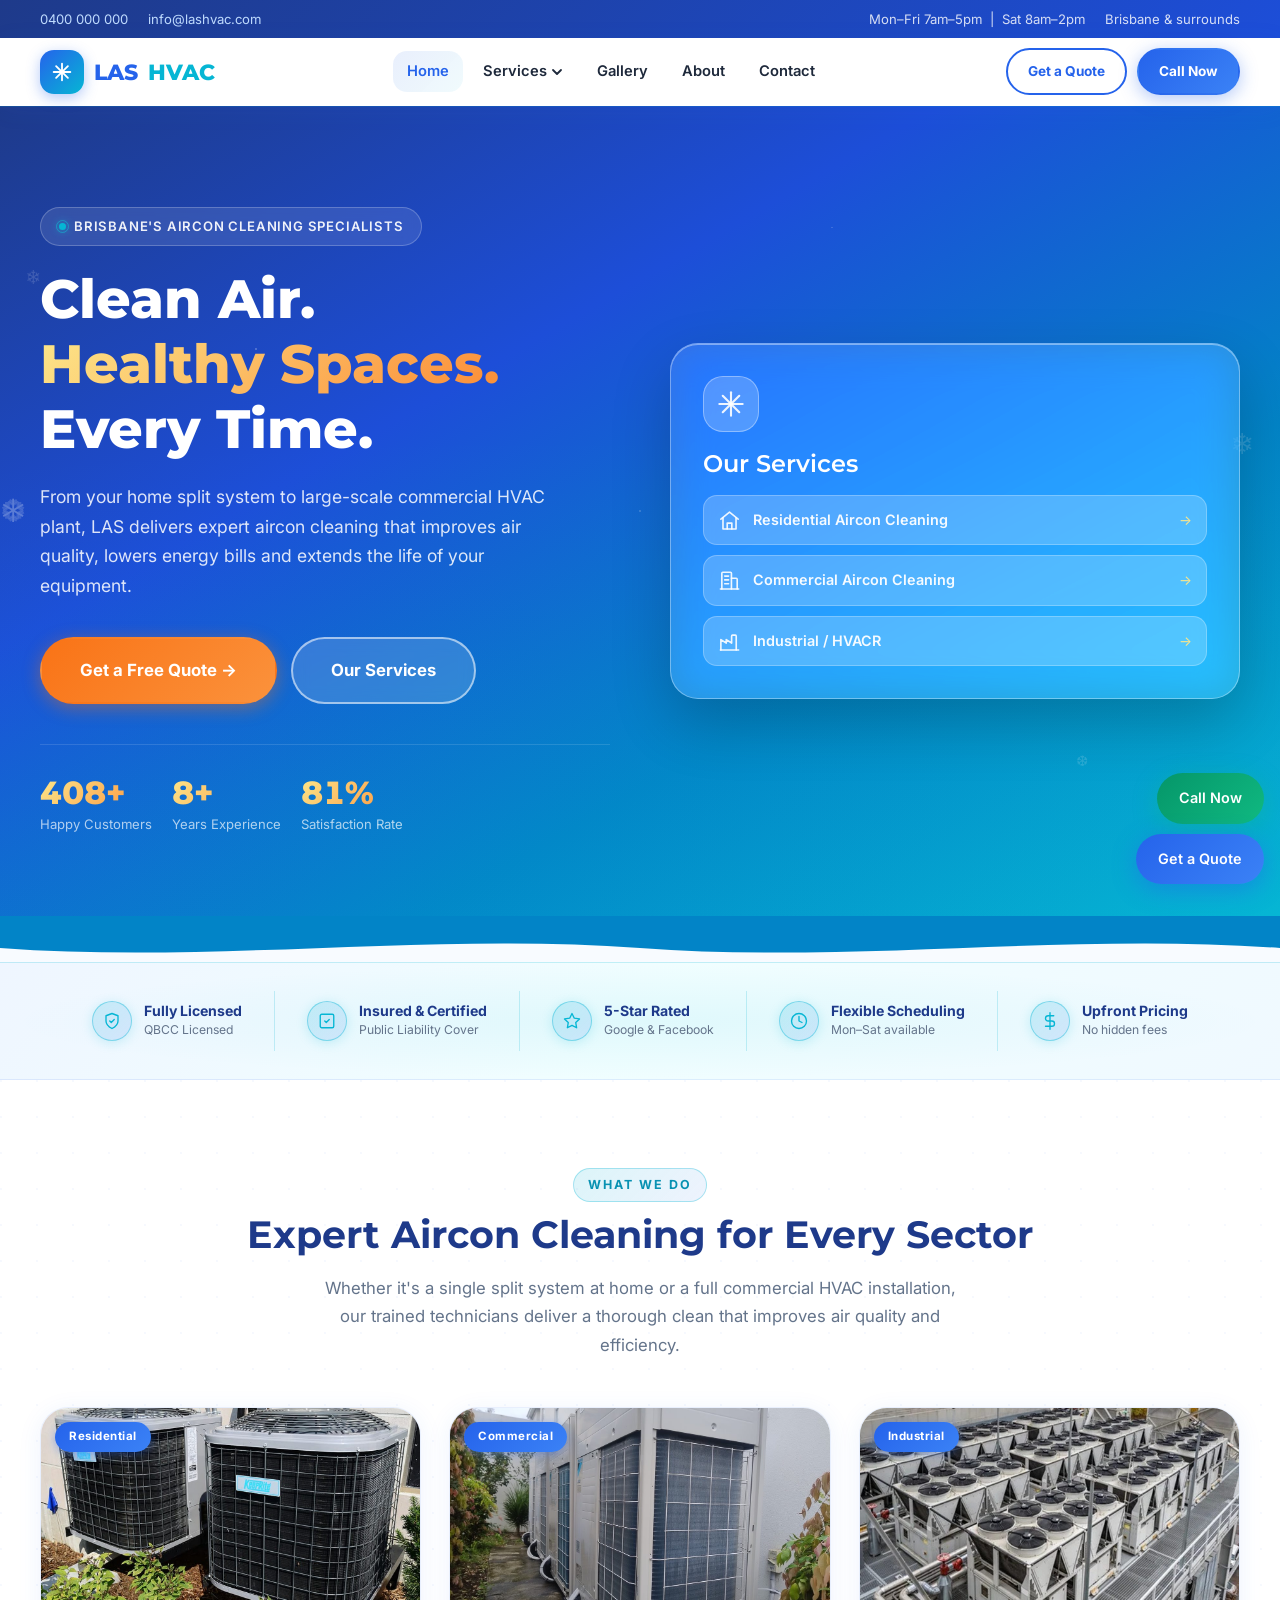
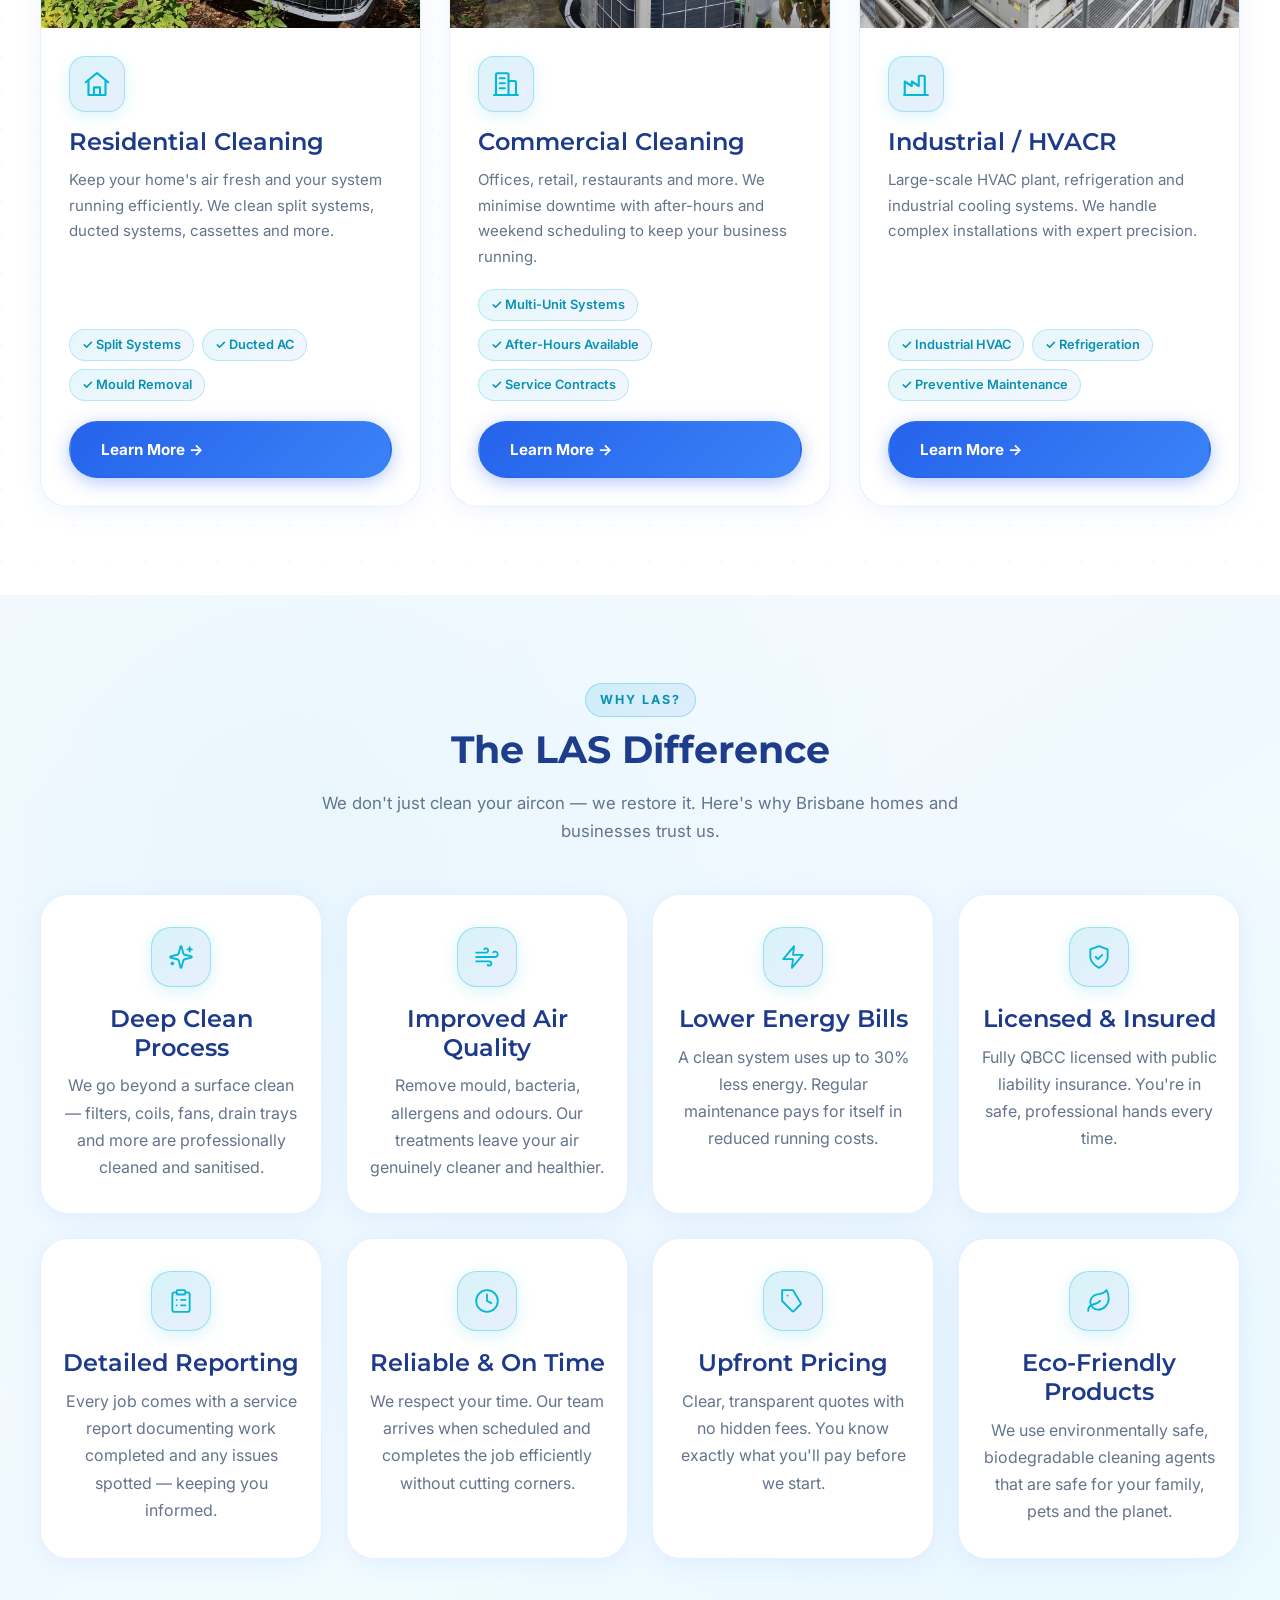
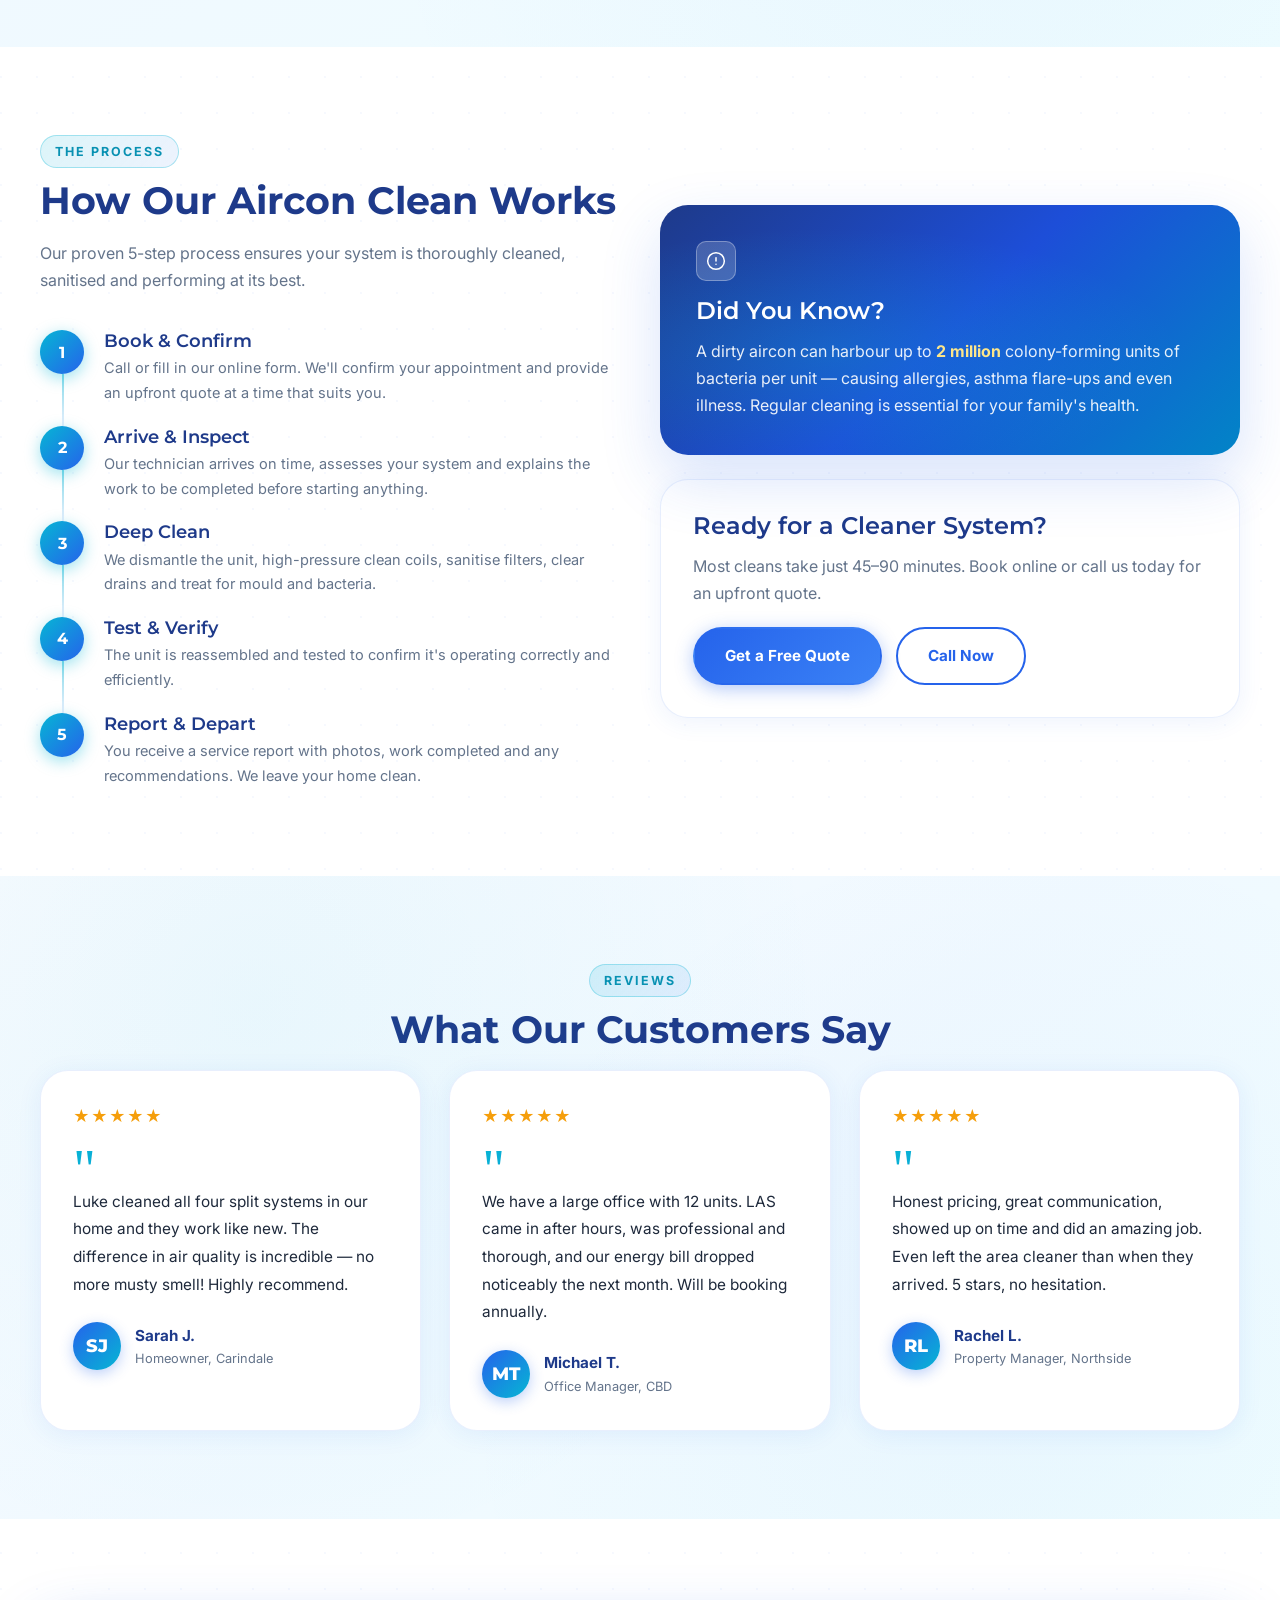
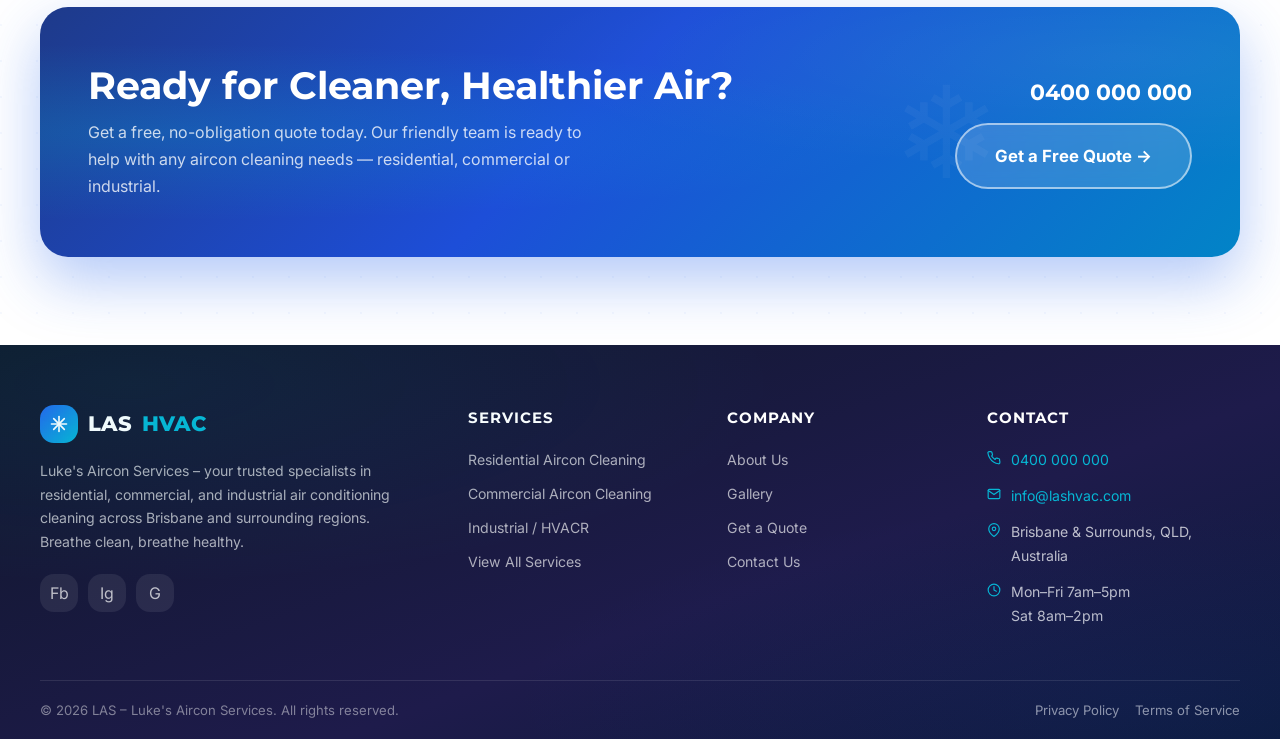
==== commit ce8ea1ac: "fix: replace hardcoded colors with CSS variables per code review" ====
--- a/index.html
+++ b/index.html
@@ -350,7 +350,7 @@
           <svg viewBox="0 0 24 24" fill="none" stroke="currentColor" stroke-width="1.8" stroke-linecap="round" stroke-linejoin="round" width="20" height="20" aria-hidden="true"><circle cx="12" cy="12" r="10"/><line x1="12" y1="8" x2="12" y2="12"/><line x1="12" y1="16" x2="12.01" y2="16"/></svg>
         </div>
         <h3 style="color:white;margin-bottom:12px;position:relative;">Did You Know?</h3>
-        <p style="color:rgba(255,255,255,0.9);position:relative;">A dirty aircon can harbour up to <strong style="color:#fde68a;">2 million</strong> colony-forming units of bacteria per unit — causing allergies, asthma flare-ups and even illness. Regular cleaning is essential for your family's health.</p>
+        <p style="color:rgba(255,255,255,0.9);position:relative;">A dirty aircon can harbour up to <strong style="color:var(--clr-sun);">2 million</strong> colony-forming units of bacteria per unit — causing allergies, asthma flare-ups and even illness. Regular cleaning is essential for your family's health.</p>
       </div>
       <div style="background:#ffffff;border:1px solid rgba(37,99,235,0.1);border-radius:var(--radius-lg);padding:32px;box-shadow:0 4px 24px rgba(37,99,235,0.08);">
         <h3 style="margin-bottom:12px;">Ready for a Cleaner System?</h3>
--- a/css/style.css
+++ b/css/style.css
@@ -23,6 +23,9 @@
   --clr-grey:          #e2e8f0;
   --clr-success:       #10b981;
   --clr-warning:       #f59e0b;
+  --clr-sun:           #fde68a;   /* Warm yellow highlight */
+  --clr-sun-bright:    #fb923c;   /* Bright warm orange */
+  --clr-topbar-link:   #bfdbfe;   /* Light blue for topbar links */
   --radius-sm:  14px;
   --radius-md:  20px;
   --radius-lg:  28px;
@@ -284,7 +287,7 @@
   padding: 8px 0;
   font-size: 0.82rem;
 }
-.topbar a { color: #bfdbfe; }
+.topbar a { color: var(--clr-topbar-link); }
 .topbar a:hover { color: var(--clr-white); }
 .topbar__inner {
   display: flex;
@@ -555,7 +558,7 @@
 }
 .hero h1 { color: var(--clr-white); margin-bottom: 20px; }
 .hero h1 span {
-  background: linear-gradient(135deg, #fde68a, #fb923c, #fbbf24);
+  background: linear-gradient(135deg, var(--clr-sun), var(--clr-sun-bright), var(--clr-warning));
   background-clip: text;
   -webkit-background-clip: text;
   -webkit-text-fill-color: transparent;
@@ -575,7 +578,7 @@
   font-family: var(--font-head);
   font-size: 2rem;
   font-weight: 800;
-  background: linear-gradient(135deg, #fde68a, #fb923c);
+  background: linear-gradient(135deg, var(--clr-sun), var(--clr-sun-bright));
   background-clip: text;
   -webkit-background-clip: text;
   -webkit-text-fill-color: transparent;
@@ -638,7 +641,7 @@
 }
 .hero__card-service-icon svg { width: 1.2em; height: 1.2em; }
 .hero__card-service-text { font-size: 0.9rem; font-weight: 600; color: rgba(255,255,255,0.95); }
-.hero__card-service-arrow { margin-left: auto; color: #fde68a; font-size: 0.85rem; }
+.hero__card-service-arrow { margin-left: auto; color: var(--clr-sun); font-size: 0.85rem; }
 
 /* Decorative ice crystals in hero */
 .hero__flake {
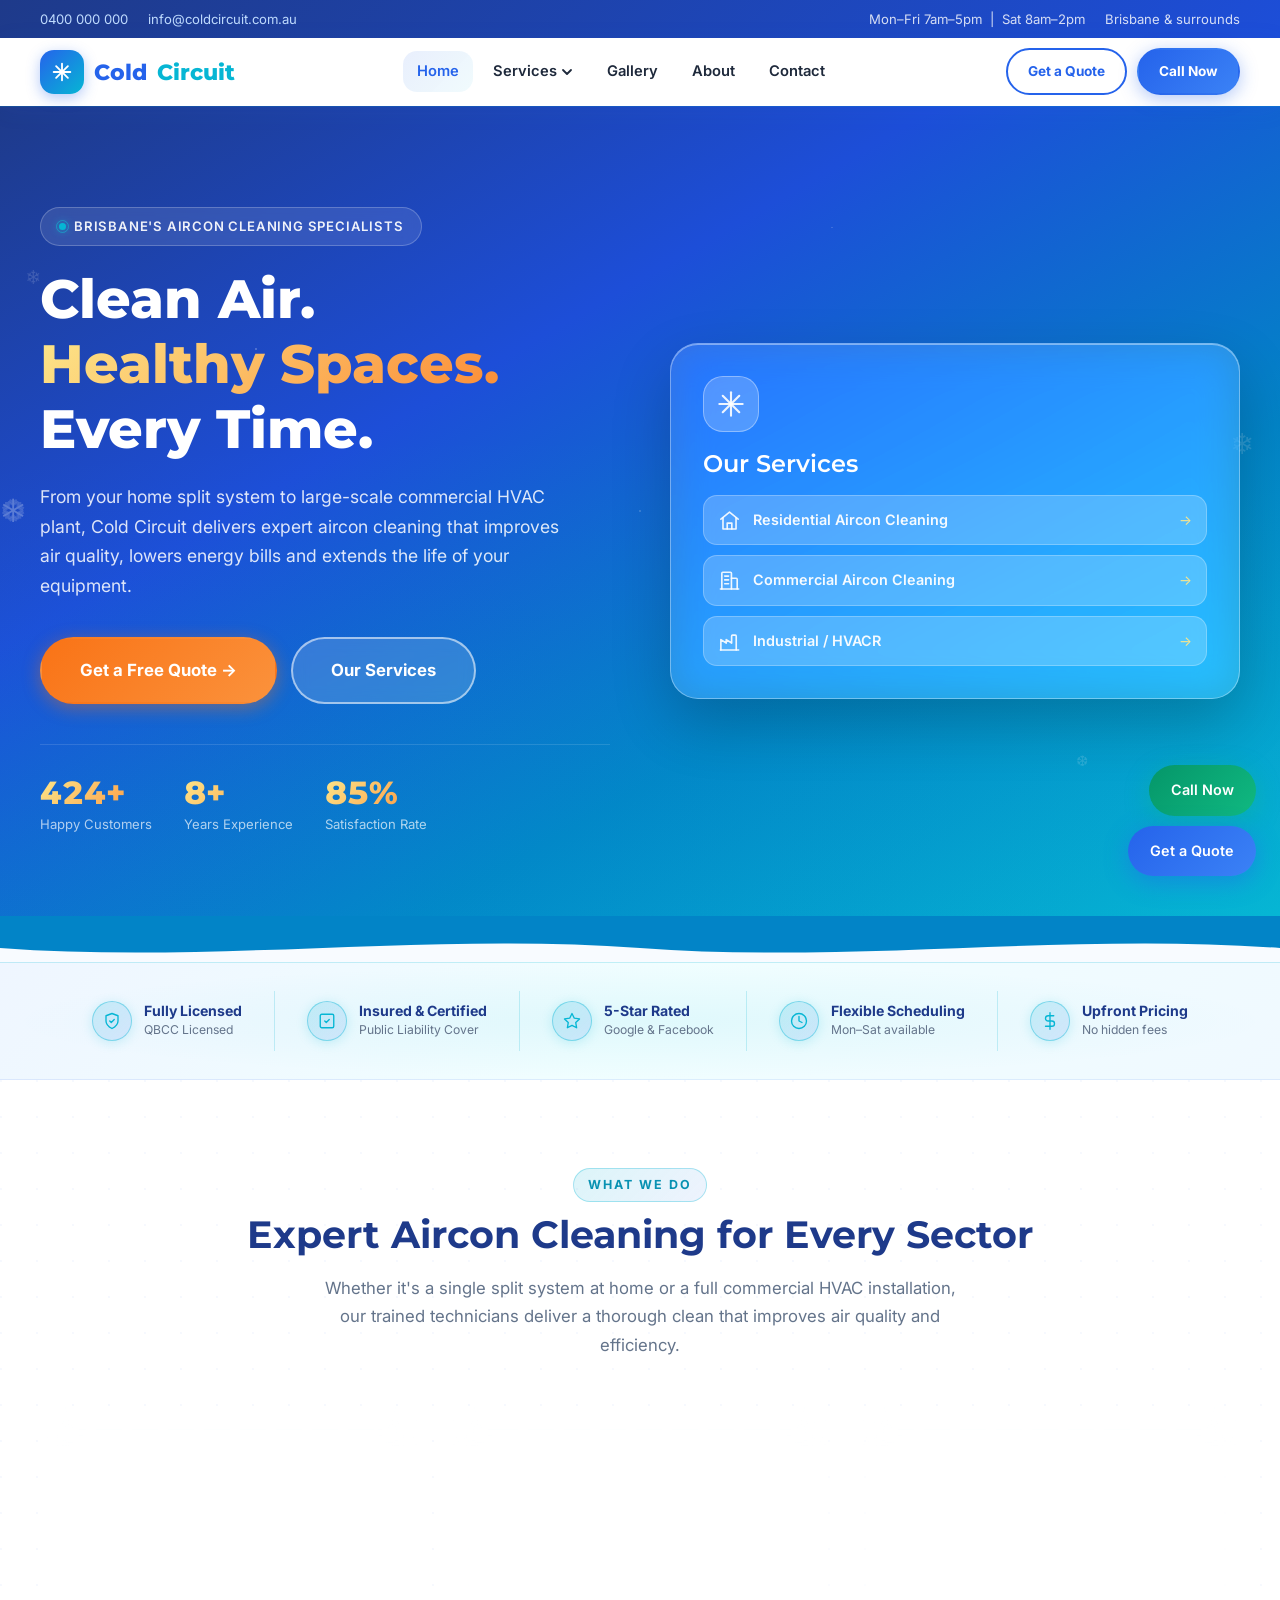
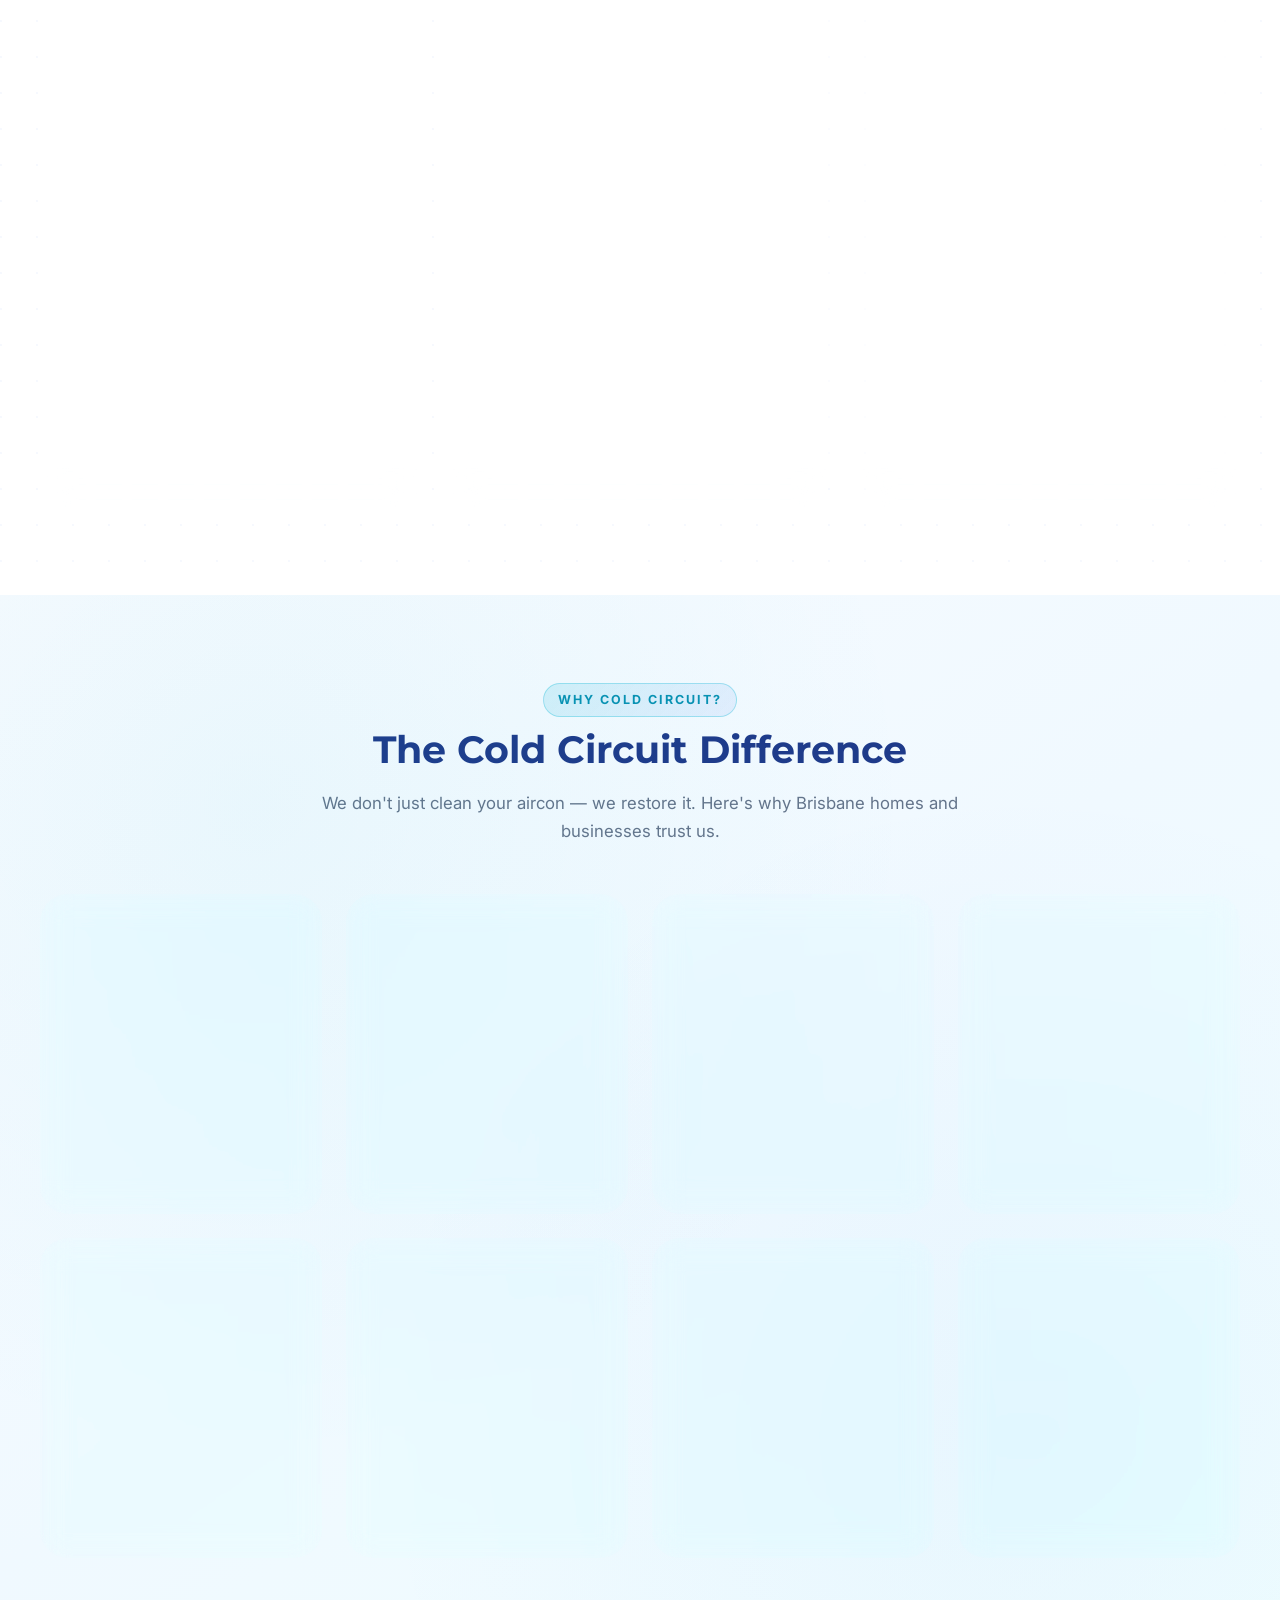
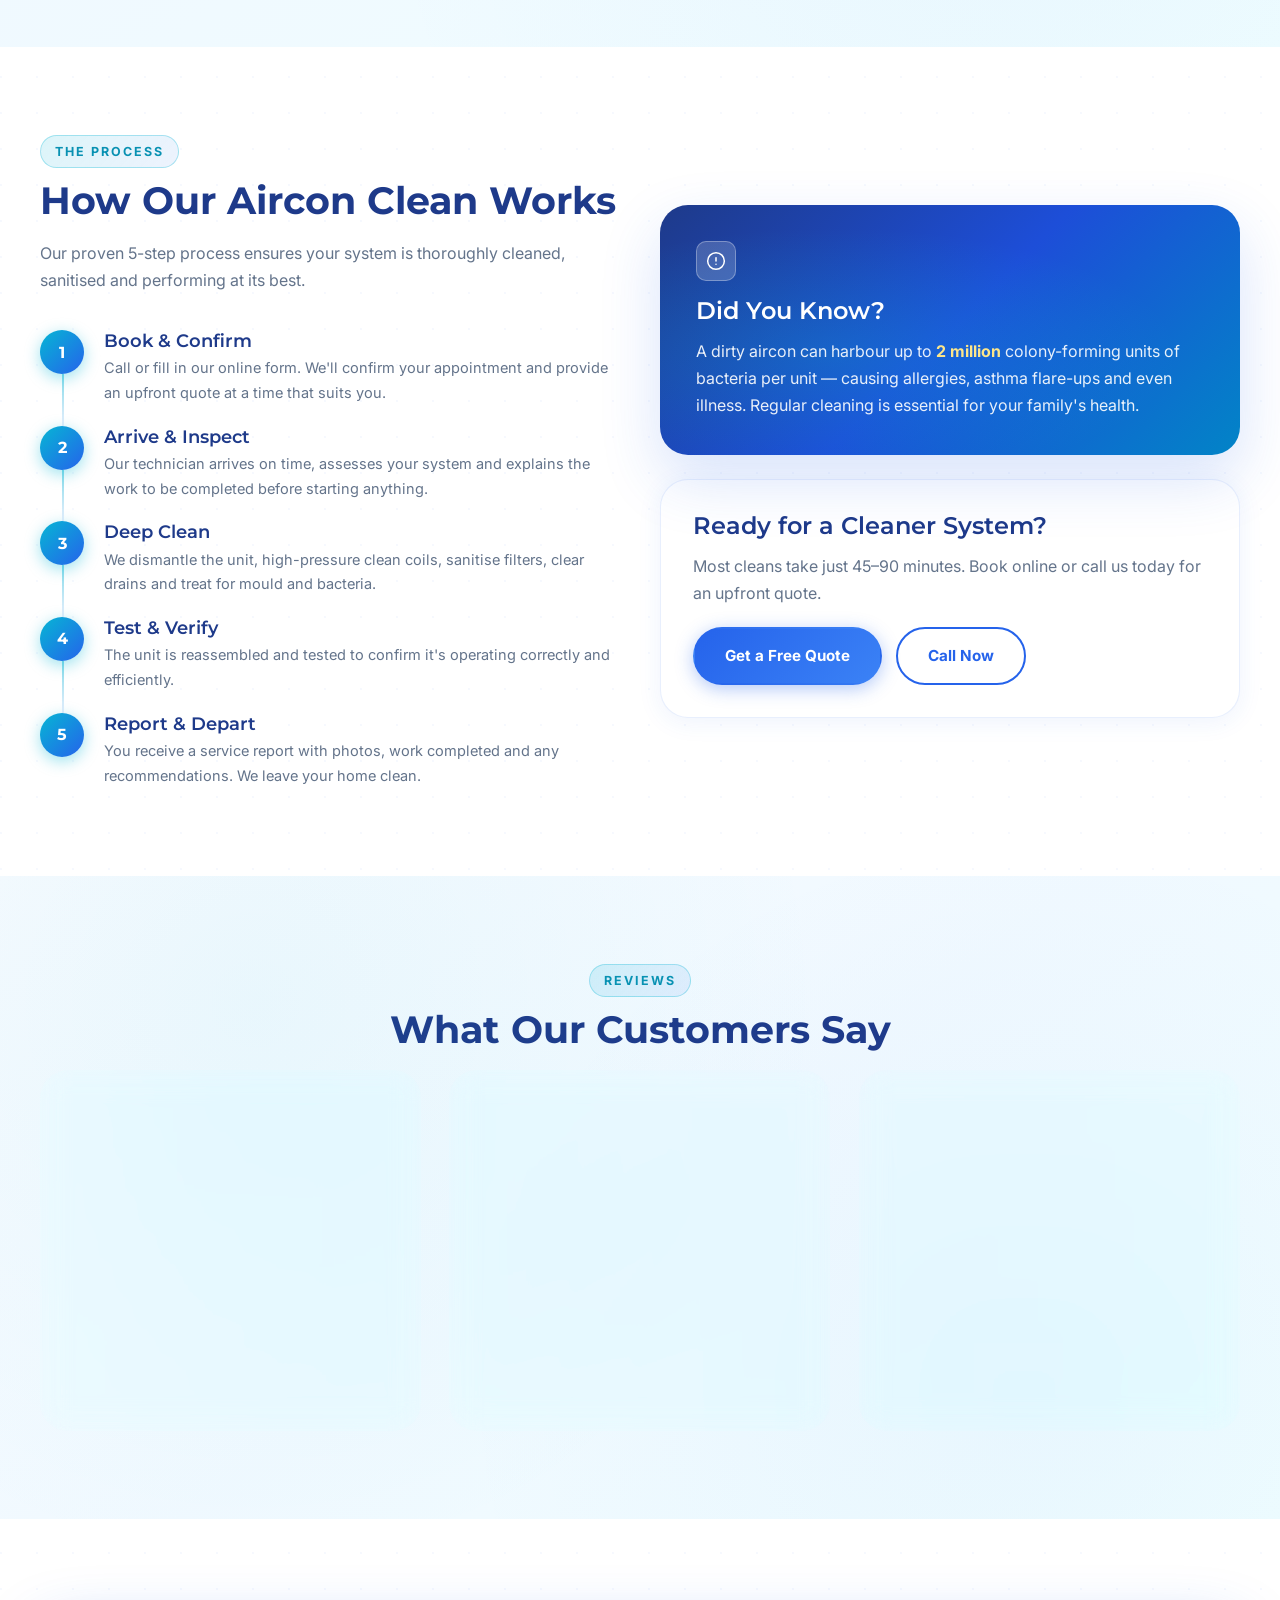
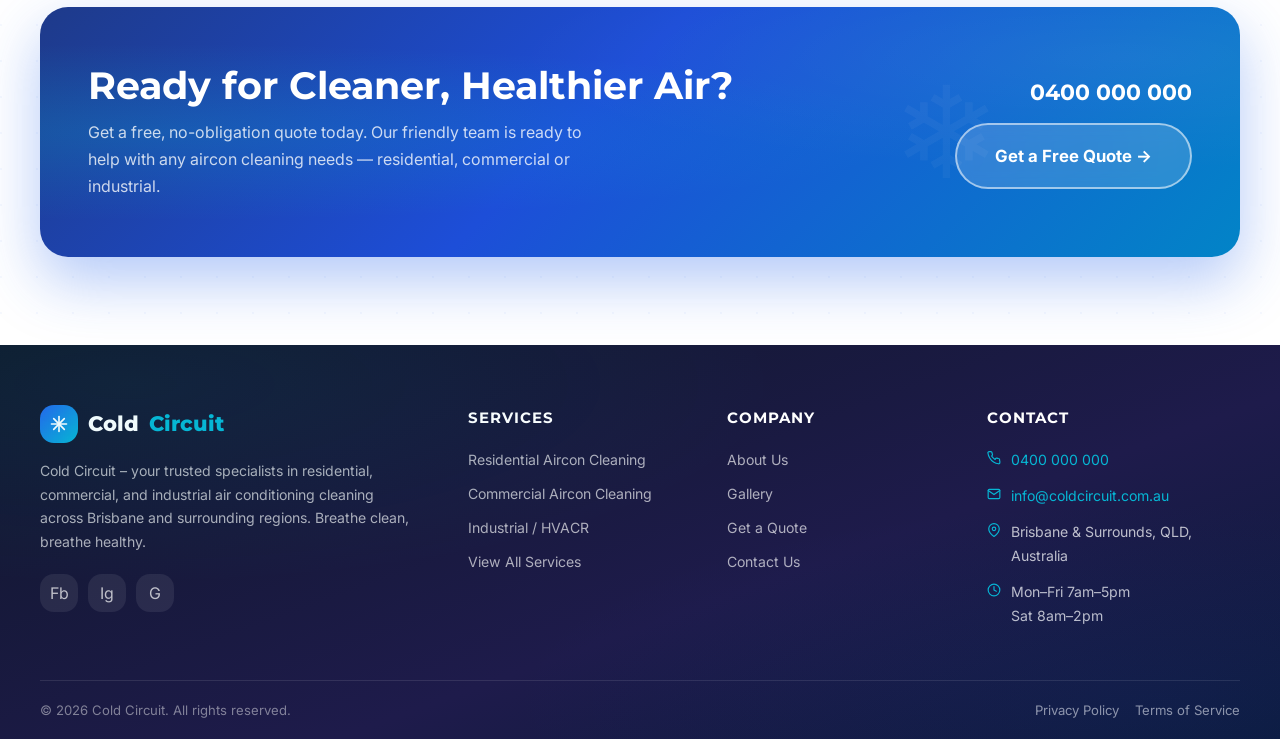
==== commit dba03e9d: "Rebrand to Cold Circuit; add dedicated payments section; fix hidden back-to-top - Rename company fro" ====
--- a/index.html
+++ b/index.html
@@ -3,12 +3,12 @@
 <head>
   <meta charset="UTF-8">
   <meta name="viewport" content="width=device-width, initial-scale=1.0">
-  <meta name="description" content="LAS – Luke's Aircon Services. Professional air conditioning cleaning for residential, commercial and industrial clients in Brisbane and surrounds. Call today for a free quote.">
+  <meta name="description" content="Cold Circuit. Professional air conditioning cleaning for residential, commercial and industrial clients in Brisbane and surrounds. Call today for a free quote.">
   <meta name="keywords" content="aircon cleaning Brisbane, air conditioning service, HVAC cleaning, residential commercial industrial AC cleaning">
-  <meta property="og:title" content="LAS – Luke's Aircon Services | Professional Aircon Cleaning">
+  <meta property="og:title" content="Cold Circuit | Professional Aircon Cleaning">
   <meta property="og:description" content="Brisbane's trusted aircon cleaning specialists. Residential, commercial and industrial HVACR services.">
   <meta property="og:type" content="website">
-  <title>LAS – Luke's Aircon Services | Professional Aircon Cleaning Brisbane</title>
+  <title>Cold Circuit | Professional Aircon Cleaning Brisbane</title>
   <link rel="preconnect" href="https://fonts.googleapis.com">
   <link rel="preconnect" href="https://fonts.gstatic.com" crossorigin>
   <link href="https://fonts.googleapis.com/css2?family=Montserrat:wght@500;600;700&family=Inter:wght@400;500;600&display=swap" rel="stylesheet">
@@ -36,7 +36,7 @@
       </div>
       <h1>Clean Air.<br><span>Healthy Spaces.</span><br>Every Time.</h1>
       <p class="hero__desc">
-        From your home split system to large-scale commercial HVAC plant, LAS delivers
+        From your home split system to large-scale commercial HVAC plant, Cold Circuit delivers
         expert aircon cleaning that improves air quality, lowers energy bills and extends
         the life of your equipment.
       </p>
@@ -162,7 +162,7 @@
       <!-- Residential -->
       <div class="service-card reveal">
         <div class="service-card__img">
-          <img src="images/residential.jpg" alt="Residential air conditioning condenser units serviced by LAS in Brisbane">
+          <img src="images/residential.jpg" alt="Residential air conditioning condenser units serviced by Cold Circuit in Brisbane">
           <span class="service-card__tag">Residential</span>
         </div>
         <div class="service-card__body">
@@ -184,7 +184,7 @@
       <!-- Commercial -->
       <div class="service-card reveal reveal-delay-1">
         <div class="service-card__img">
-          <img src="images/commercial.jpg" alt="Commercial multi-unit VRV air conditioning system serviced by LAS">
+          <img src="images/commercial.jpg" alt="Commercial multi-unit VRV air conditioning system serviced by Cold Circuit">
           <span class="service-card__tag">Commercial</span>
         </div>
         <div class="service-card__body">
@@ -206,7 +206,7 @@
       <!-- Industrial -->
       <div class="service-card reveal reveal-delay-2">
         <div class="service-card__img">
-          <img src="images/industrial.jpg" alt="Industrial rooftop chiller and HVAC plant serviced by LAS">
+          <img src="images/industrial.jpg" alt="Industrial rooftop chiller and HVAC plant serviced by Cold Circuit">
           <span class="service-card__tag">Industrial</span>
         </div>
         <div class="service-card__body">
@@ -232,8 +232,8 @@
 <section class="section section--alt">
   <div class="container">
     <div style="text-align:center;">
-      <div class="section-label">Why LAS?</div>
-      <h2 class="section-title">The LAS Difference</h2>
+      <div class="section-label">Why Cold Circuit?</div>
+      <h2 class="section-title">The Cold Circuit Difference</h2>
       <p class="section-intro section-intro--center">
         We don't just clean your aircon — we restore it. Here's why Brisbane homes and
         businesses trust us.
@@ -387,7 +387,7 @@
       <div class="testimonial-card reveal reveal-delay-1">
         <div class="stars">★★★★★</div>
         <div class="testimonial-card__quote">"</div>
-        <p class="testimonial-card__text">We have a large office with 12 units. LAS came in after hours, was professional and thorough, and our energy bill dropped noticeably the next month. Will be booking annually.</p>
+        <p class="testimonial-card__text">We have a large office with 12 units. Cold Circuit came in after hours, was professional and thorough, and our energy bill dropped noticeably the next month. Will be booking annually.</p>
         <div class="testimonial-card__author">
           <div class="testimonial-card__avatar">MT</div>
           <div>
--- a/css/style.css
+++ b/css/style.css
@@ -1,5 +1,5 @@
 /* ============================================================
-   LAS – Luke's Aircon Services  |  style.css
+   Cold Circuit  |  style.css
    ============================================================ */
 
 /* ----- CSS Custom Properties ----- */
@@ -1640,7 +1640,6 @@
   .trust-strip__item { border-right: none; border-bottom: 1px solid rgba(37, 99, 235, 0.15); padding: 12px 16px; width: 100%; }
   .trust-strip__item:last-child { border-bottom: none; }
   .trust-strip__inner { flex-direction: column; align-items: stretch; }
-}
   .hero__stats { gap: 20px; }
   .sticky-quote { bottom: 16px; right: 16px; }
   .back-to-top { display: none; }
@@ -1649,3 +1648,98 @@
   .grid-4 { grid-template-columns: 1fr; }
   .hero__stats { flex-direction: column; gap: 16px; }
 }
+
+/* ============================================================
+   Payment Methods Section
+   ============================================================ */
+.pay-section {
+  background: linear-gradient(150deg, #f8fbff 0%, #eff6ff 45%, #f0feff 100%);
+  position: relative;
+  overflow: hidden;
+}
+.pay-section::before {
+  content: '';
+  position: absolute;
+  inset: 0;
+  background-image:
+    radial-gradient(ellipse at 15% 20%, rgba(6, 182, 212, 0.06) 0%, transparent 50%),
+    radial-gradient(ellipse at 85% 80%, rgba(37, 99, 235, 0.05) 0%, transparent 50%);
+  pointer-events: none;
+}
+.pay-grid {
+  display: grid;
+  grid-template-columns: repeat(3, 1fr);
+  gap: 24px;
+  position: relative;
+}
+.pay-card {
+  background: #ffffff;
+  border: 1px solid rgba(37, 99, 235, 0.1);
+  border-radius: var(--radius-lg);
+  padding: 32px 28px;
+  box-shadow: 0 4px 24px rgba(37, 99, 235, 0.07), inset 0 1px 0 rgba(255,255,255,0.8);
+  transition: var(--transition);
+  text-align: center;
+  position: relative;
+  overflow: hidden;
+}
+.pay-card:hover {
+  transform: translateY(-6px);
+  border-color: rgba(6, 182, 212, 0.4);
+  box-shadow: 0 18px 44px rgba(37, 99, 235, 0.14), 0 0 0 1px rgba(6, 182, 212, 0.2);
+}
+.pay-card__icon {
+  width: 64px; height: 64px;
+  margin: 0 auto 18px;
+  border-radius: 50%;
+  display: flex;
+  align-items: center;
+  justify-content: center;
+  background: linear-gradient(135deg, rgba(6, 182, 212, 0.16), rgba(37, 99, 235, 0.1));
+  border: 1.5px solid rgba(6, 182, 212, 0.3);
+  color: var(--clr-accent);
+  box-shadow: 0 4px 16px rgba(6, 182, 212, 0.16);
+  transition: var(--transition);
+}
+.pay-card:hover .pay-card__icon {
+  background: linear-gradient(135deg, rgba(6, 182, 212, 0.28), rgba(37, 99, 235, 0.18));
+  box-shadow: 0 6px 24px rgba(6, 182, 212, 0.28);
+  transform: scale(1.05);
+}
+.pay-card__icon svg { width: 30px; height: 30px; display: block; }
+.pay-card__title { margin-bottom: 6px; font-size: 1.15rem; }
+.pay-card__desc { font-size: 0.9rem; color: var(--clr-text-light); }
+
+/* XRP / crypto card gets a soft warm highlight */
+.pay-card--crypto {
+  background: linear-gradient(160deg, #ffffff 0%, #f5fbff 100%);
+  border-color: rgba(6, 182, 212, 0.32);
+}
+.pay-card--crypto .pay-card__icon {
+  background: linear-gradient(135deg, #0f172a, #1e3a8a);
+  border-color: rgba(255,255,255,0.25);
+  color: #ffffff;
+}
+.pay-card__badge {
+  display: inline-block;
+  margin-bottom: 12px;
+  font-size: 0.68rem;
+  font-weight: 700;
+  letter-spacing: 1px;
+  text-transform: uppercase;
+  color: var(--clr-accent-dark);
+  background: linear-gradient(135deg, rgba(6, 182, 212, 0.14), rgba(37, 99, 235, 0.08));
+  border: 1px solid rgba(6, 182, 212, 0.3);
+  padding: 4px 12px;
+  border-radius: 50px;
+}
+.pay-note {
+  margin-top: 28px;
+  text-align: center;
+  font-size: 0.88rem;
+  color: var(--clr-text-light);
+  position: relative;
+}
+@media (max-width: 768px) {
+  .pay-grid { grid-template-columns: 1fr; }
+}
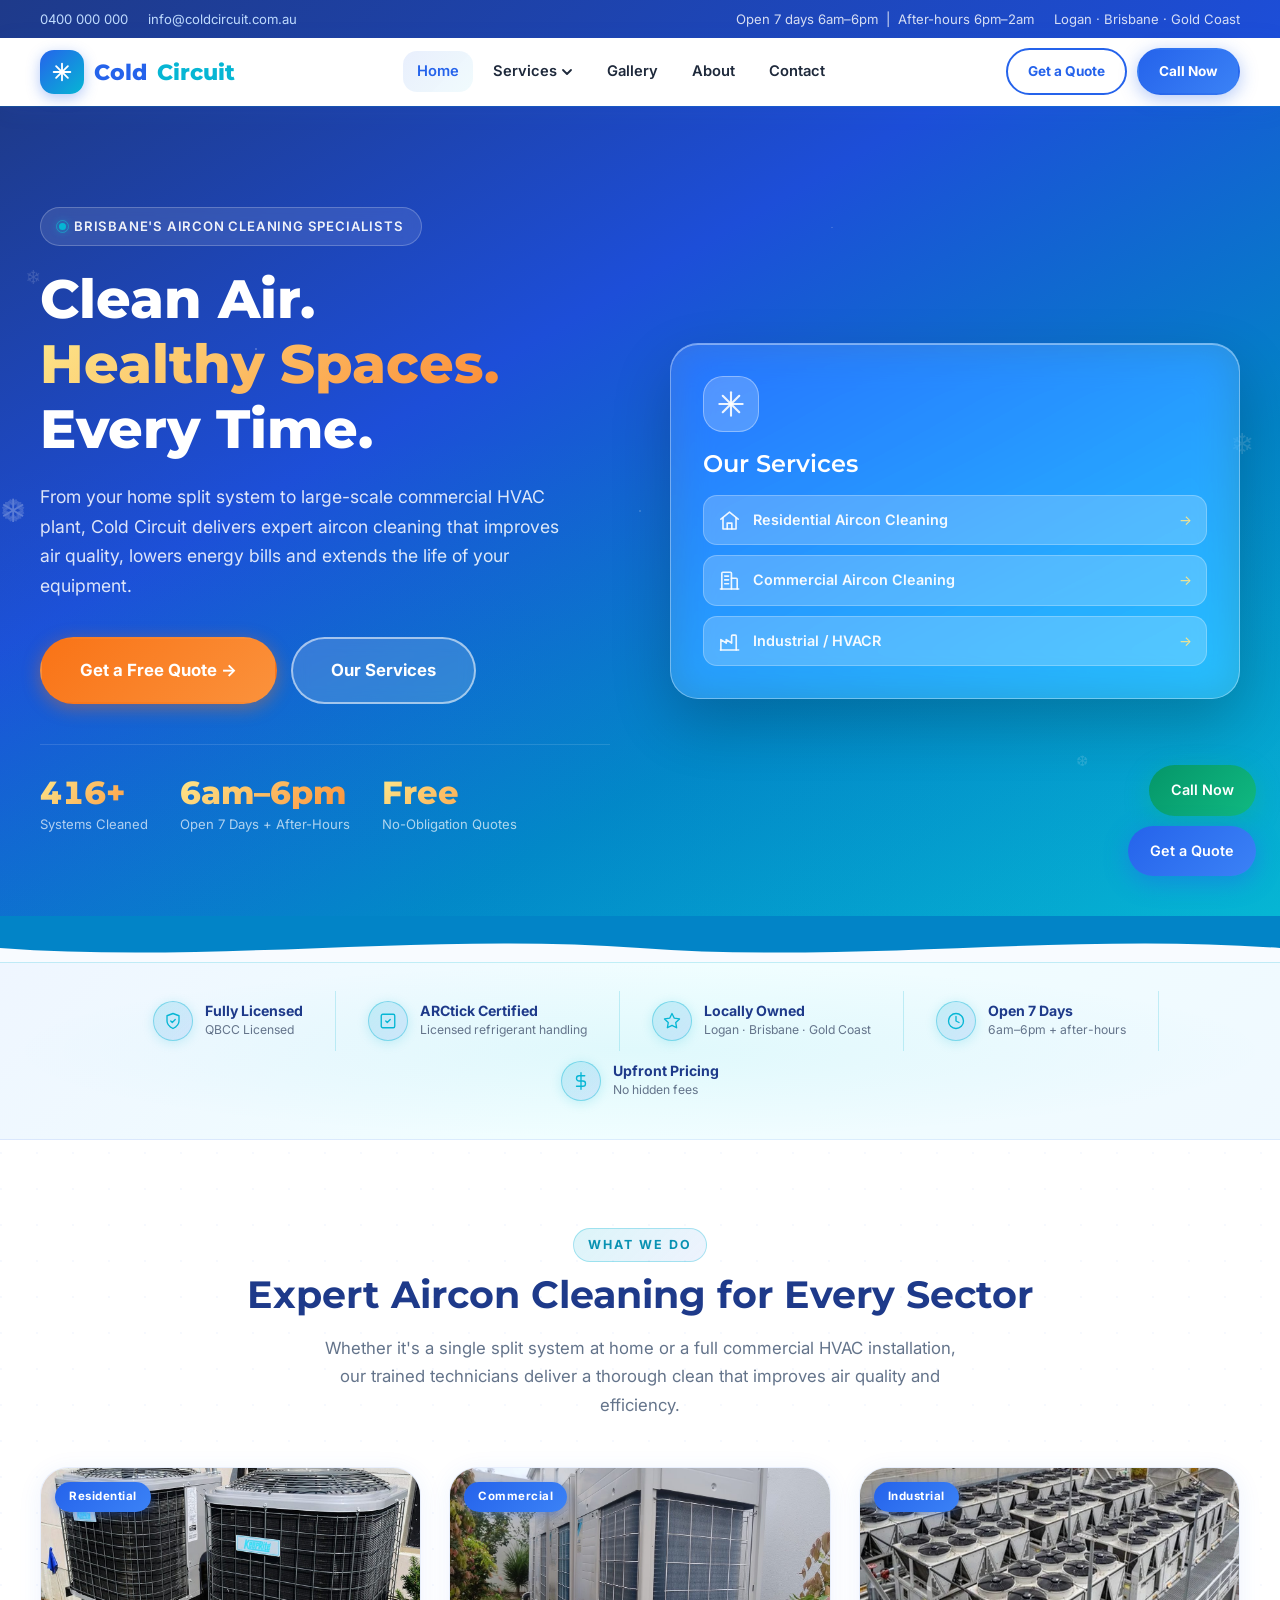
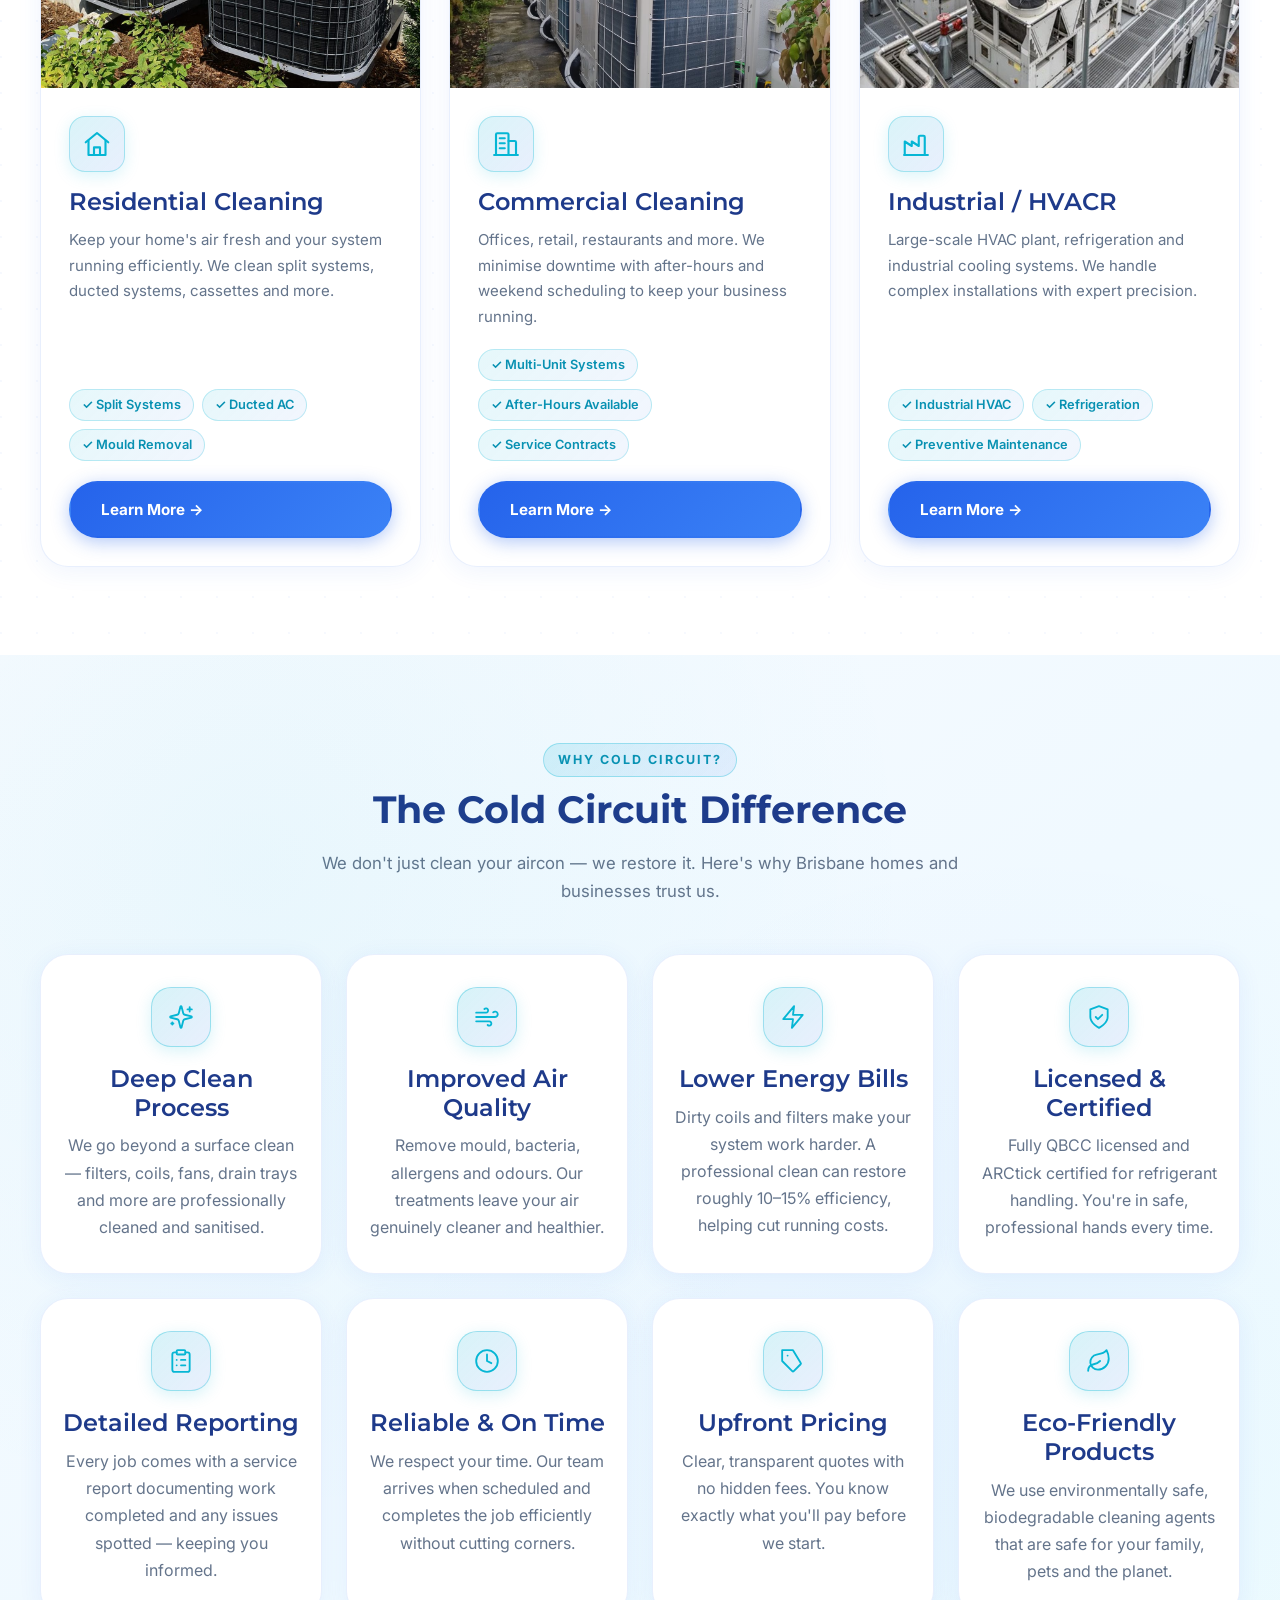
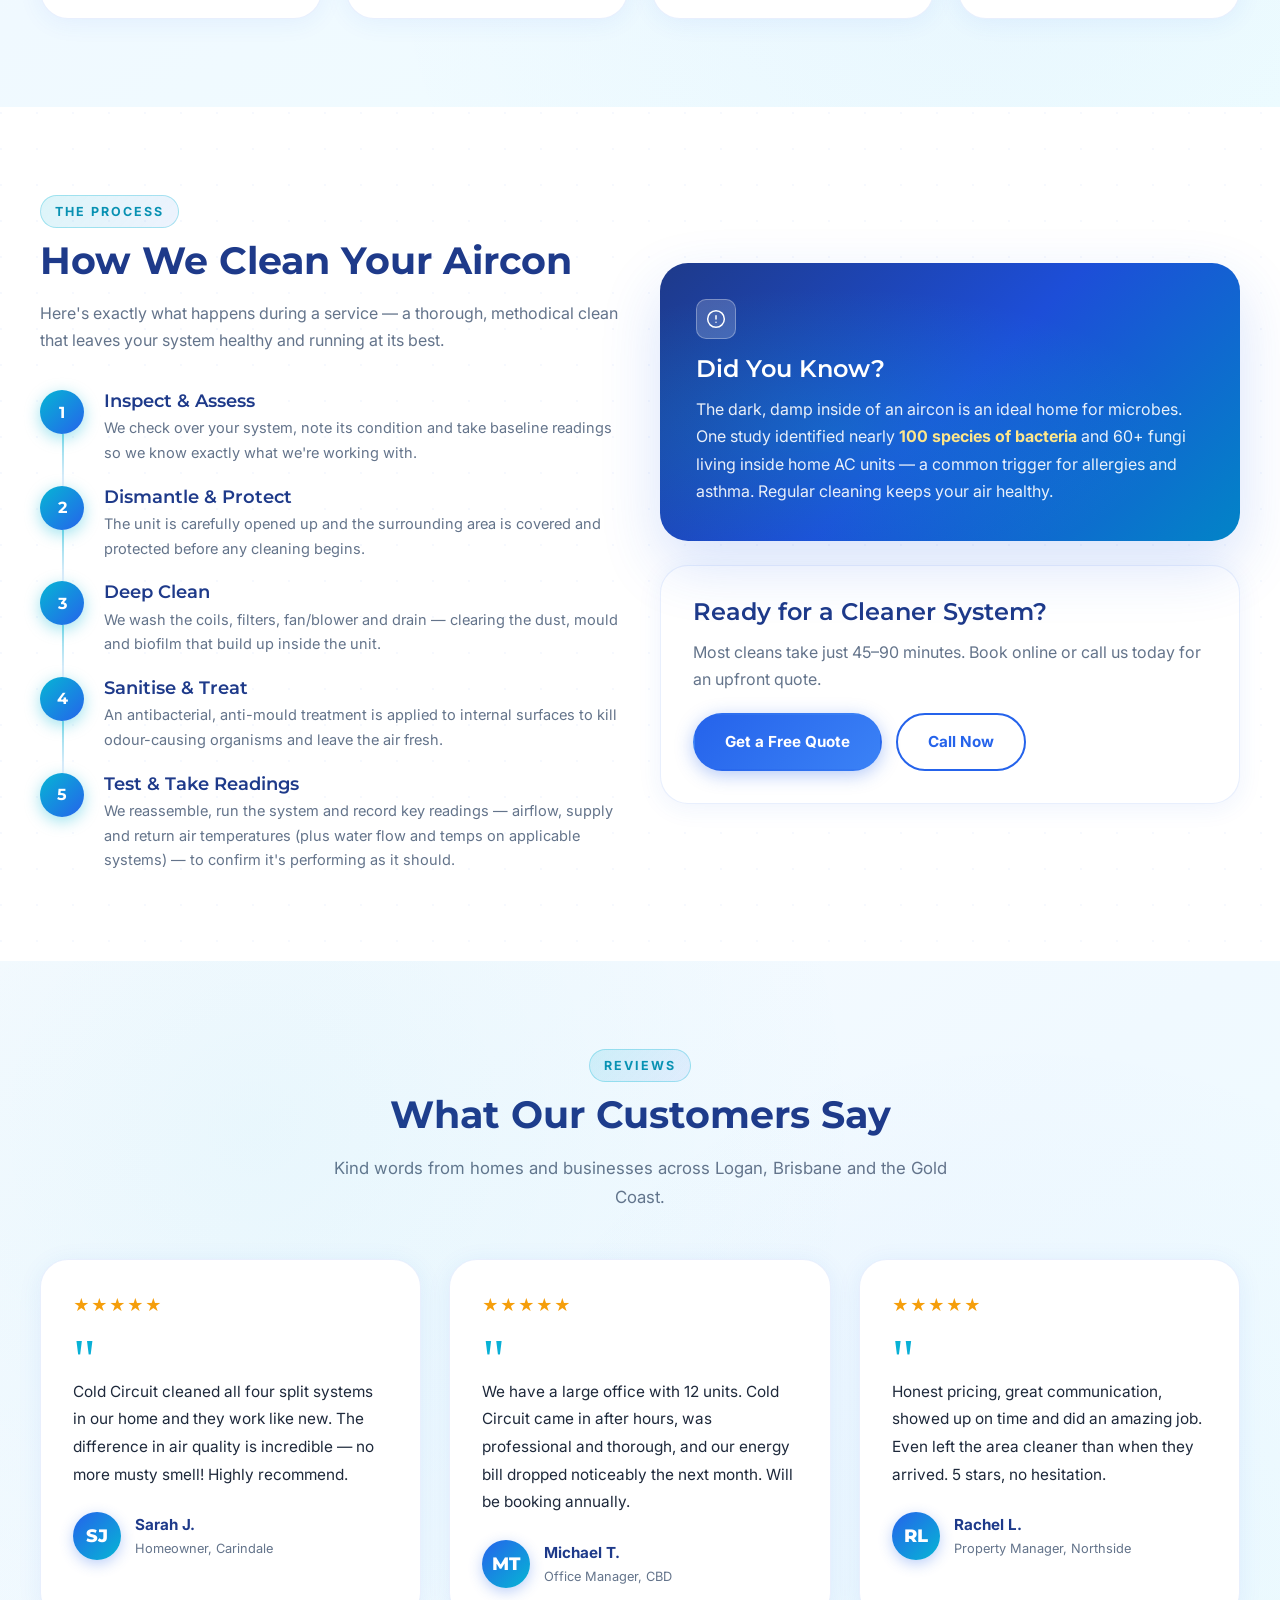
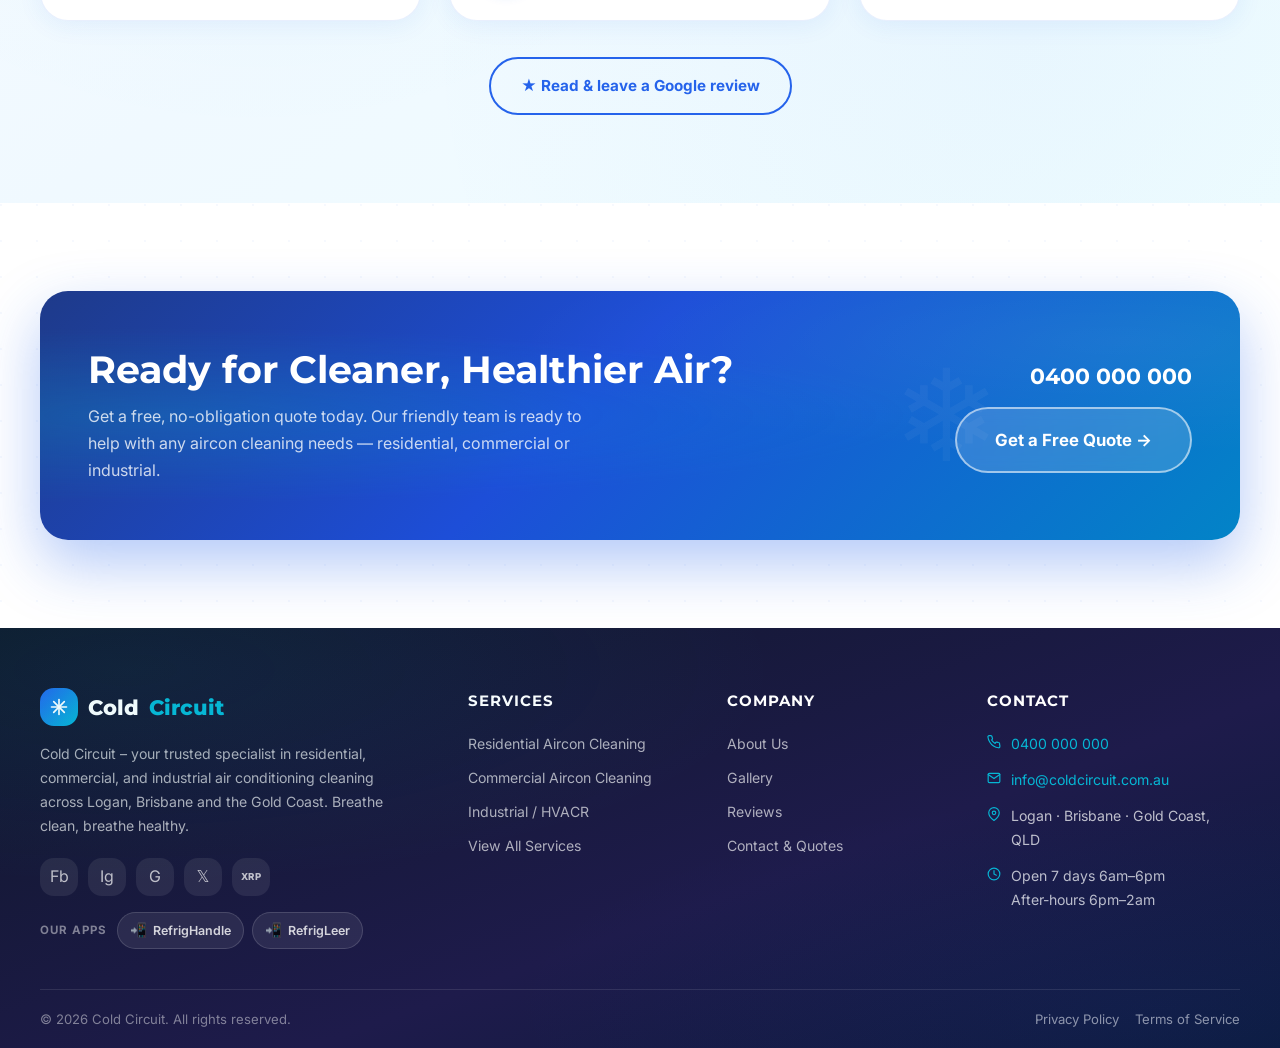
==== commit 8d83b491: "Content overhaul: service area, hours, honest stats, owner-operated About - Add real residential con" ====
--- a/index.html
+++ b/index.html
@@ -47,15 +47,15 @@
       <div class="hero__stats">
         <div>
           <div class="hero__stat-num"><span class="counter" data-target="500" data-suffix="+">0+</span></div>
-          <div class="hero__stat-label">Happy Customers</div>
-        </div>
-        <div>
-          <div class="hero__stat-num"><span class="counter" data-target="10" data-suffix="+">0+</span></div>
-          <div class="hero__stat-label">Years Experience</div>
-        </div>
-        <div>
-          <div class="hero__stat-num"><span class="counter" data-target="100" data-suffix="%">0%</span></div>
-          <div class="hero__stat-label">Satisfaction Rate</div>
+          <div class="hero__stat-label">Systems Cleaned</div>
+        </div>
+        <div>
+          <div class="hero__stat-num">6am–6pm</div>
+          <div class="hero__stat-label">Open 7 Days + After-Hours</div>
+        </div>
+        <div>
+          <div class="hero__stat-num">Free</div>
+          <div class="hero__stat-label">No-Obligation Quotes</div>
         </div>
       </div>
     </div>
@@ -111,8 +111,8 @@
           <svg viewBox="0 0 24 24" fill="none" stroke="currentColor" stroke-width="1.8" stroke-linecap="round" stroke-linejoin="round" aria-hidden="true"><path d="M9 12 11 14 15 10"/><rect x="3" y="3" width="18" height="18" rx="2"/></svg>
         </div>
         <div>
-          <div class="trust-strip__label">Insured &amp; Certified</div>
-          <div class="trust-strip__sub">Public Liability Cover</div>
+          <div class="trust-strip__label">ARCtick Certified</div>
+          <div class="trust-strip__sub">Licensed refrigerant handling</div>
         </div>
       </div>
       <div class="trust-strip__item">
@@ -120,8 +120,8 @@
           <svg viewBox="0 0 24 24" fill="none" stroke="currentColor" stroke-width="1.8" stroke-linecap="round" stroke-linejoin="round" aria-hidden="true"><polygon points="12 2 15.09 8.26 22 9.27 17 14.14 18.18 21.02 12 17.77 5.82 21.02 7 14.14 2 9.27 8.91 8.26 12 2"/></svg>
         </div>
         <div>
-          <div class="trust-strip__label">5-Star Rated</div>
-          <div class="trust-strip__sub">Google &amp; Facebook</div>
+          <div class="trust-strip__label">Locally Owned</div>
+          <div class="trust-strip__sub">Logan · Brisbane · Gold Coast</div>
         </div>
       </div>
       <div class="trust-strip__item">
@@ -129,8 +129,8 @@
           <svg viewBox="0 0 24 24" fill="none" stroke="currentColor" stroke-width="1.8" stroke-linecap="round" stroke-linejoin="round" aria-hidden="true"><circle cx="12" cy="12" r="10"/><polyline points="12 6 12 12 16 14"/></svg>
         </div>
         <div>
-          <div class="trust-strip__label">Flexible Scheduling</div>
-          <div class="trust-strip__sub">Mon–Sat available</div>
+          <div class="trust-strip__label">Open 7 Days</div>
+          <div class="trust-strip__sub">6am–6pm + after-hours</div>
         </div>
       </div>
       <div class="trust-strip__item">
@@ -256,14 +256,14 @@
       <div class="why-card reveal reveal-delay-2">
         <div class="why-card__icon"><svg viewBox="0 0 24 24" fill="none" stroke="currentColor" stroke-width="1.7" stroke-linecap="round" stroke-linejoin="round" aria-hidden="true"><path d="M13 2 3 14h9l-1 8 10-12h-9l1-8z"/></svg></div>
         <h3>Lower Energy Bills</h3>
-        <p>A clean system uses up to 30% less energy. Regular maintenance pays for itself
-           in reduced running costs.</p>
+        <p>Dirty coils and filters make your system work harder. A professional clean can
+           restore roughly 10–15% efficiency, helping cut running costs.</p>
       </div>
       <div class="why-card reveal reveal-delay-3">
         <div class="why-card__icon"><svg viewBox="0 0 24 24" fill="none" stroke="currentColor" stroke-width="1.7" stroke-linecap="round" stroke-linejoin="round" aria-hidden="true"><path d="M12 22s8-4 8-10V5l-8-3-8 3v7c0 6 8 10 8 10z"/><path d="m9 12 2 2 4-4"/></svg></div>
-        <h3>Licensed &amp; Insured</h3>
-        <p>Fully QBCC licensed with public liability insurance. You're in safe, professional
-           hands every time.</p>
+        <h3>Licensed &amp; Certified</h3>
+        <p>Fully QBCC licensed and ARCtick certified for refrigerant handling. You're in
+           safe, professional hands every time.</p>
       </div>
       <div class="why-card reveal">
         <div class="why-card__icon"><svg viewBox="0 0 24 24" fill="none" stroke="currentColor" stroke-width="1.7" stroke-linecap="round" stroke-linejoin="round" aria-hidden="true"><rect x="8" y="2" width="8" height="4" rx="1"/><path d="M16 4h2a2 2 0 0 1 2 2v14a2 2 0 0 1-2 2H6a2 2 0 0 1-2-2V6a2 2 0 0 1 2-2h2"/><path d="M12 11h4M12 16h4M8 11h.01M8 16h.01"/></svg></div>
@@ -298,47 +298,48 @@
   <div class="container grid-2">
     <div>
       <div class="section-label">The Process</div>
-      <h2 class="section-title">How Our Aircon Clean Works</h2>
-      <p style="margin-bottom:36px;">Our proven 5-step process ensures your system is thoroughly cleaned, sanitised and performing at its best.</p>
+      <h2 class="section-title">How We Clean Your Aircon</h2>
+      <p style="margin-bottom:36px;">Here's exactly what happens during a service — a thorough, methodical clean that leaves your system healthy and running at its best.</p>
       <div class="process-steps">
         <div class="process-step reveal">
           <div class="process-step__num">1</div>
           <div class="process-step__body">
-            <h4>Book &amp; Confirm</h4>
-            <p>Call or fill in our online form. We'll confirm your appointment and
-               provide an upfront quote at a time that suits you.</p>
+            <h4>Inspect &amp; Assess</h4>
+            <p>We check over your system, note its condition and take baseline
+               readings so we know exactly what we're working with.</p>
           </div>
         </div>
         <div class="process-step reveal reveal-delay-1">
           <div class="process-step__num">2</div>
           <div class="process-step__body">
-            <h4>Arrive &amp; Inspect</h4>
-            <p>Our technician arrives on time, assesses your system and explains
-               the work to be completed before starting anything.</p>
+            <h4>Dismantle &amp; Protect</h4>
+            <p>The unit is carefully opened up and the surrounding area is covered
+               and protected before any cleaning begins.</p>
           </div>
         </div>
         <div class="process-step reveal reveal-delay-2">
           <div class="process-step__num">3</div>
           <div class="process-step__body">
             <h4>Deep Clean</h4>
-            <p>We dismantle the unit, high-pressure clean coils, sanitise filters,
-               clear drains and treat for mould and bacteria.</p>
+            <p>We wash the coils, filters, fan/blower and drain — clearing the dust,
+               mould and biofilm that build up inside the unit.</p>
           </div>
         </div>
         <div class="process-step reveal reveal-delay-3">
           <div class="process-step__num">4</div>
           <div class="process-step__body">
-            <h4>Test &amp; Verify</h4>
-            <p>The unit is reassembled and tested to confirm it's operating
-               correctly and efficiently.</p>
+            <h4>Sanitise &amp; Treat</h4>
+            <p>An antibacterial, anti-mould treatment is applied to internal surfaces
+               to kill odour-causing organisms and leave the air fresh.</p>
           </div>
         </div>
         <div class="process-step reveal">
           <div class="process-step__num">5</div>
           <div class="process-step__body">
-            <h4>Report &amp; Depart</h4>
-            <p>You receive a service report with photos, work completed and any
-               recommendations. We leave your home clean.</p>
+            <h4>Test &amp; Take Readings</h4>
+            <p>We reassemble, run the system and record key readings — airflow, supply
+               and return air temperatures (plus water flow and temps on applicable
+               systems) — to confirm it's performing as it should.</p>
           </div>
         </div>
       </div>
@@ -350,7 +351,7 @@
           <svg viewBox="0 0 24 24" fill="none" stroke="currentColor" stroke-width="1.8" stroke-linecap="round" stroke-linejoin="round" width="20" height="20" aria-hidden="true"><circle cx="12" cy="12" r="10"/><line x1="12" y1="8" x2="12" y2="12"/><line x1="12" y1="16" x2="12.01" y2="16"/></svg>
         </div>
         <h3 style="color:white;margin-bottom:12px;position:relative;">Did You Know?</h3>
-        <p style="color:rgba(255,255,255,0.9);position:relative;">A dirty aircon can harbour up to <strong style="color:var(--clr-sun);">2 million</strong> colony-forming units of bacteria per unit — causing allergies, asthma flare-ups and even illness. Regular cleaning is essential for your family's health.</p>
+        <p style="color:rgba(255,255,255,0.9);position:relative;">The dark, damp inside of an aircon is an ideal home for microbes. One study identified nearly <strong style="color:var(--clr-sun);">100 species of bacteria</strong> and 60+ fungi living inside home AC units — a common trigger for allergies and asthma. Regular cleaning keeps your air healthy.</p>
       </div>
       <div style="background:#ffffff;border:1px solid rgba(37,99,235,0.1);border-radius:var(--radius-lg);padding:32px;box-shadow:0 4px 24px rgba(37,99,235,0.08);">
         <h3 style="margin-bottom:12px;">Ready for a Cleaner System?</h3>
@@ -364,18 +365,28 @@
   </div>
 </section>
 
-<!-- ===== TESTIMONIALS ===== -->
-<section class="section section--alt">
+<!-- ===== TESTIMONIALS / REVIEWS ===== -->
+<section class="section section--alt" id="reviews">
   <div class="container">
     <div style="text-align:center;">
       <div class="section-label">Reviews</div>
       <h2 class="section-title">What Our Customers Say</h2>
-    </div>
+      <p class="section-intro section-intro--center">Kind words from homes and businesses across Logan, Brisbane and the Gold Coast.</p>
+    </div>
+
+    <!-- ============================================================
+         LIVE GOOGLE REVIEWS WIDGET
+         Paste your embed code (Trustindex, Elfsight or the Google
+         Places widget) inside the div below to show real, auto-updating
+         reviews. Delete the sample cards underneath once it's live.
+         ============================================================ -->
+    <div id="google-reviews-widget"></div>
+
     <div class="grid-3">
       <div class="testimonial-card reveal">
         <div class="stars">★★★★★</div>
         <div class="testimonial-card__quote">"</div>
-        <p class="testimonial-card__text">Luke cleaned all four split systems in our home and they work like new. The difference in air quality is incredible — no more musty smell! Highly recommend.</p>
+        <p class="testimonial-card__text">Cold Circuit cleaned all four split systems in our home and they work like new. The difference in air quality is incredible — no more musty smell! Highly recommend.</p>
         <div class="testimonial-card__author">
           <div class="testimonial-card__avatar">SJ</div>
           <div>
@@ -409,6 +420,10 @@
         </div>
       </div>
     </div>
+
+    <div style="text-align:center;margin-top:36px;">
+      <a href="#" class="btn btn-outline-primary" rel="noopener">★ Read &amp; leave a Google review</a>
+    </div>
   </div>
 </section>
 
--- a/css/style.css
+++ b/css/style.css
@@ -1743,3 +1743,19 @@
 @media (max-width: 768px) {
   .pay-grid { grid-template-columns: 1fr; }
 }
+
+/* ----- Footer apps + text social chips ----- */
+.footer__social--txt { font-size: 0.6rem; font-weight: 800; letter-spacing: 0.3px; }
+.footer__apps { display: flex; align-items: center; flex-wrap: wrap; gap: 8px; margin-top: 16px; }
+.footer__apps-label {
+  font-size: 0.72rem; text-transform: uppercase; letter-spacing: 1px;
+  color: rgba(255,255,255,0.45); font-weight: 700; margin-right: 2px;
+}
+.footer__app {
+  display: inline-flex; align-items: center; gap: 6px;
+  font-size: 0.78rem; font-weight: 600; color: rgba(255,255,255,0.8);
+  background: rgba(255,255,255,0.08); border: 1px solid rgba(255,255,255,0.14);
+  padding: 6px 12px; border-radius: 50px; transition: var(--transition); text-decoration: none;
+}
+.footer__app::before { content: '📲'; font-size: 0.85rem; }
+.footer__app:hover { background: linear-gradient(135deg, var(--clr-accent), var(--clr-primary)); color: #fff; border-color: transparent; }
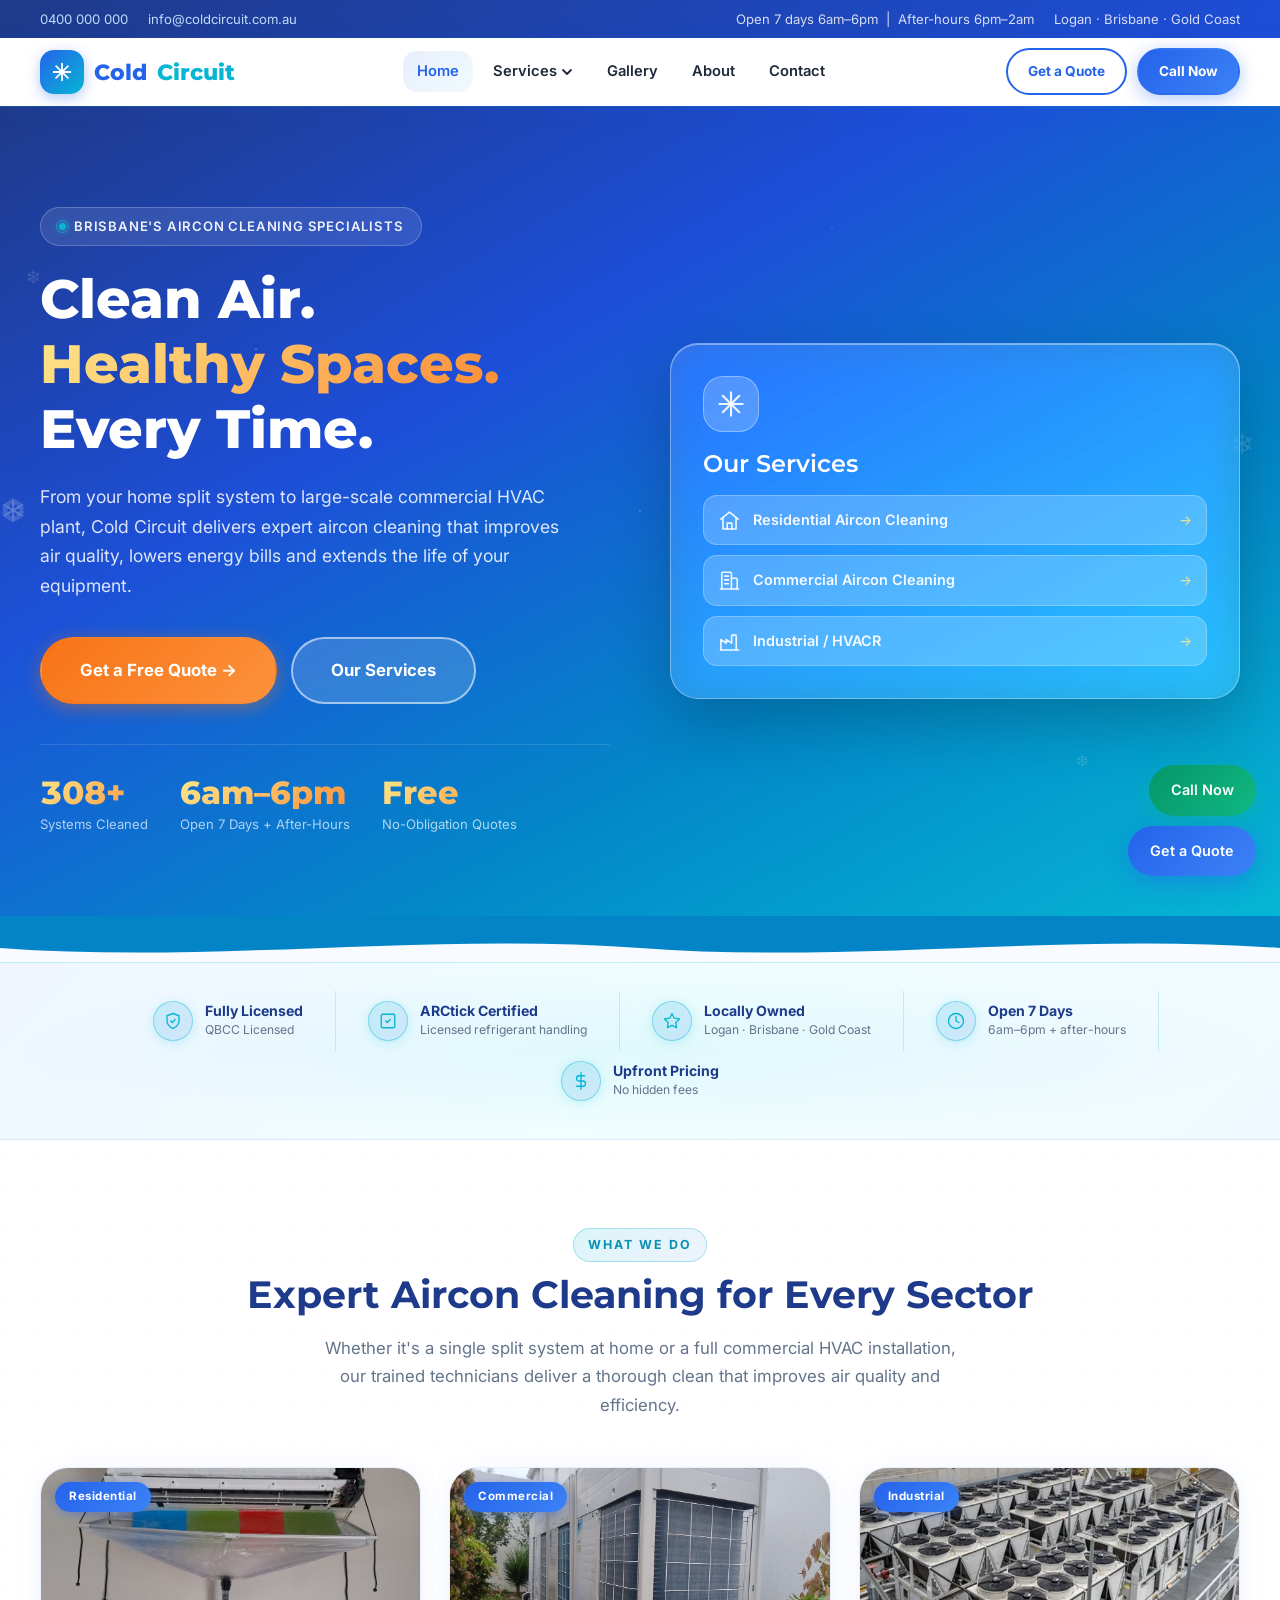
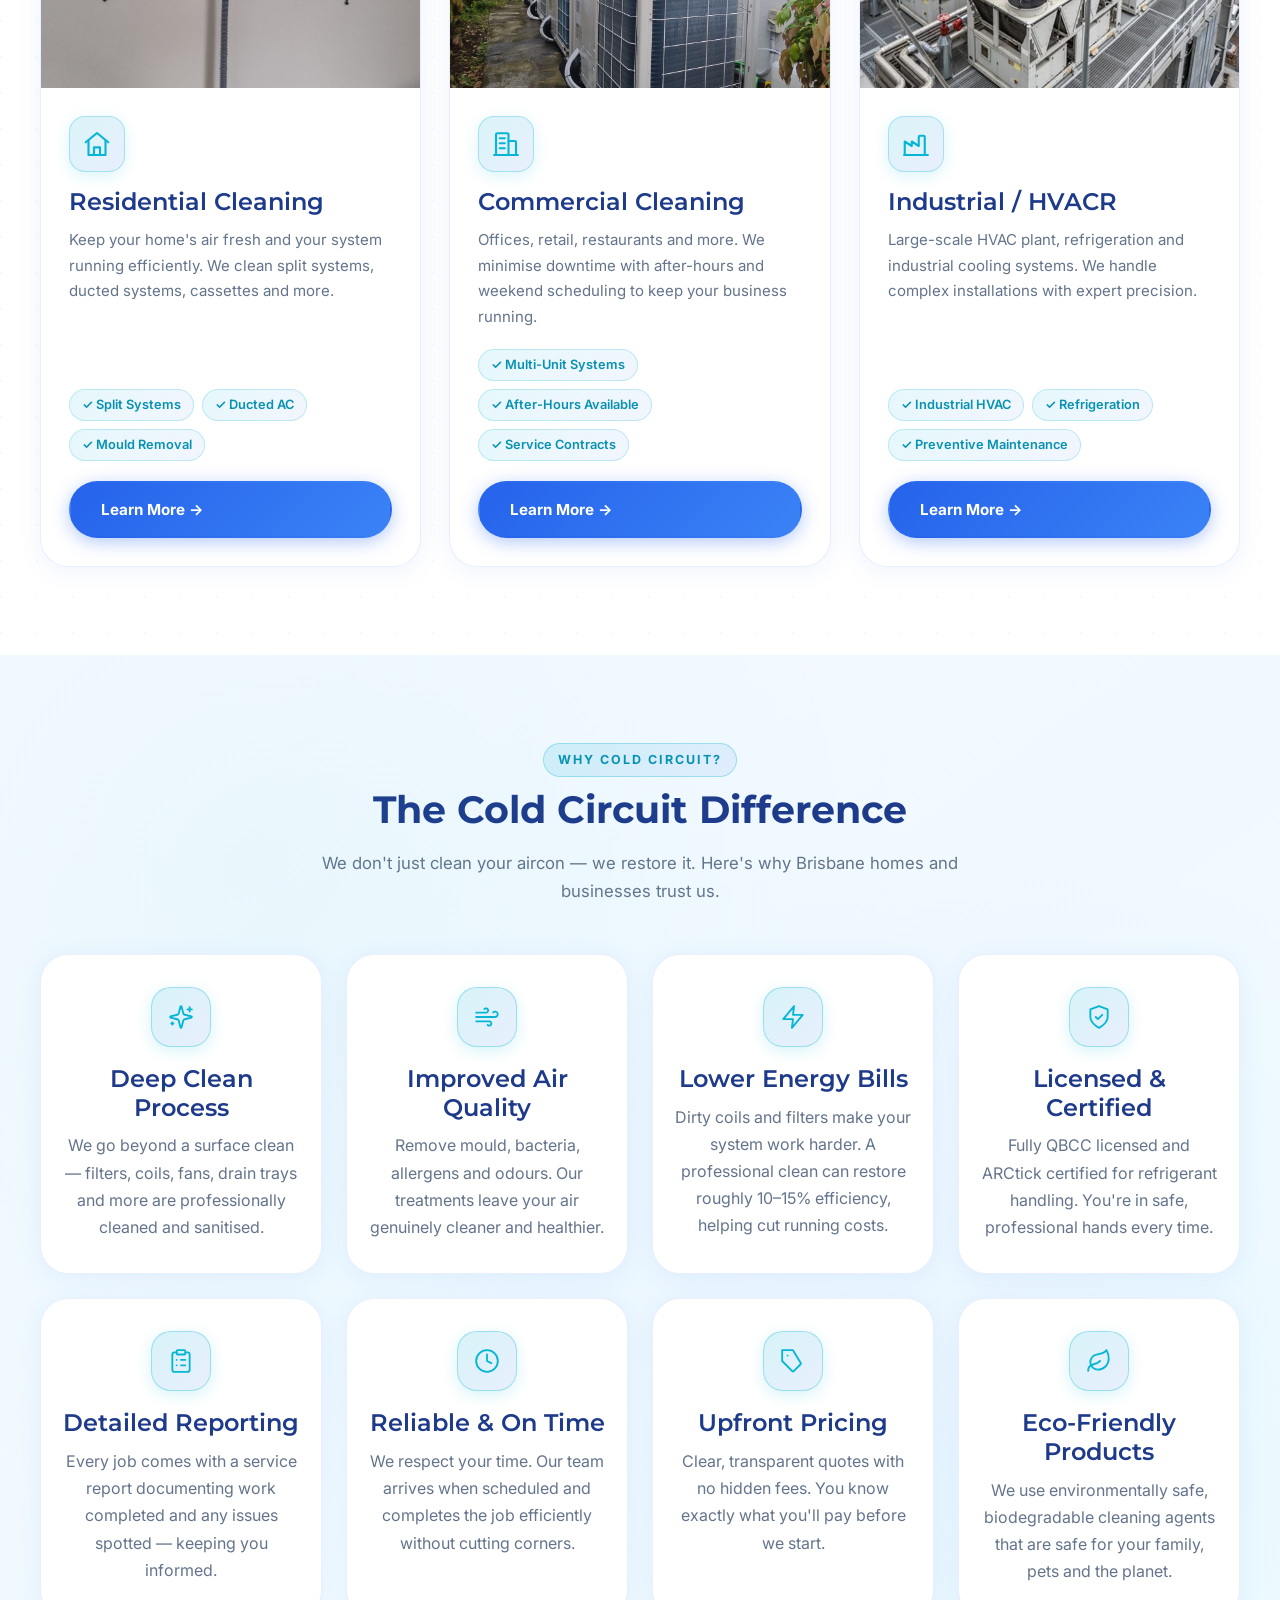
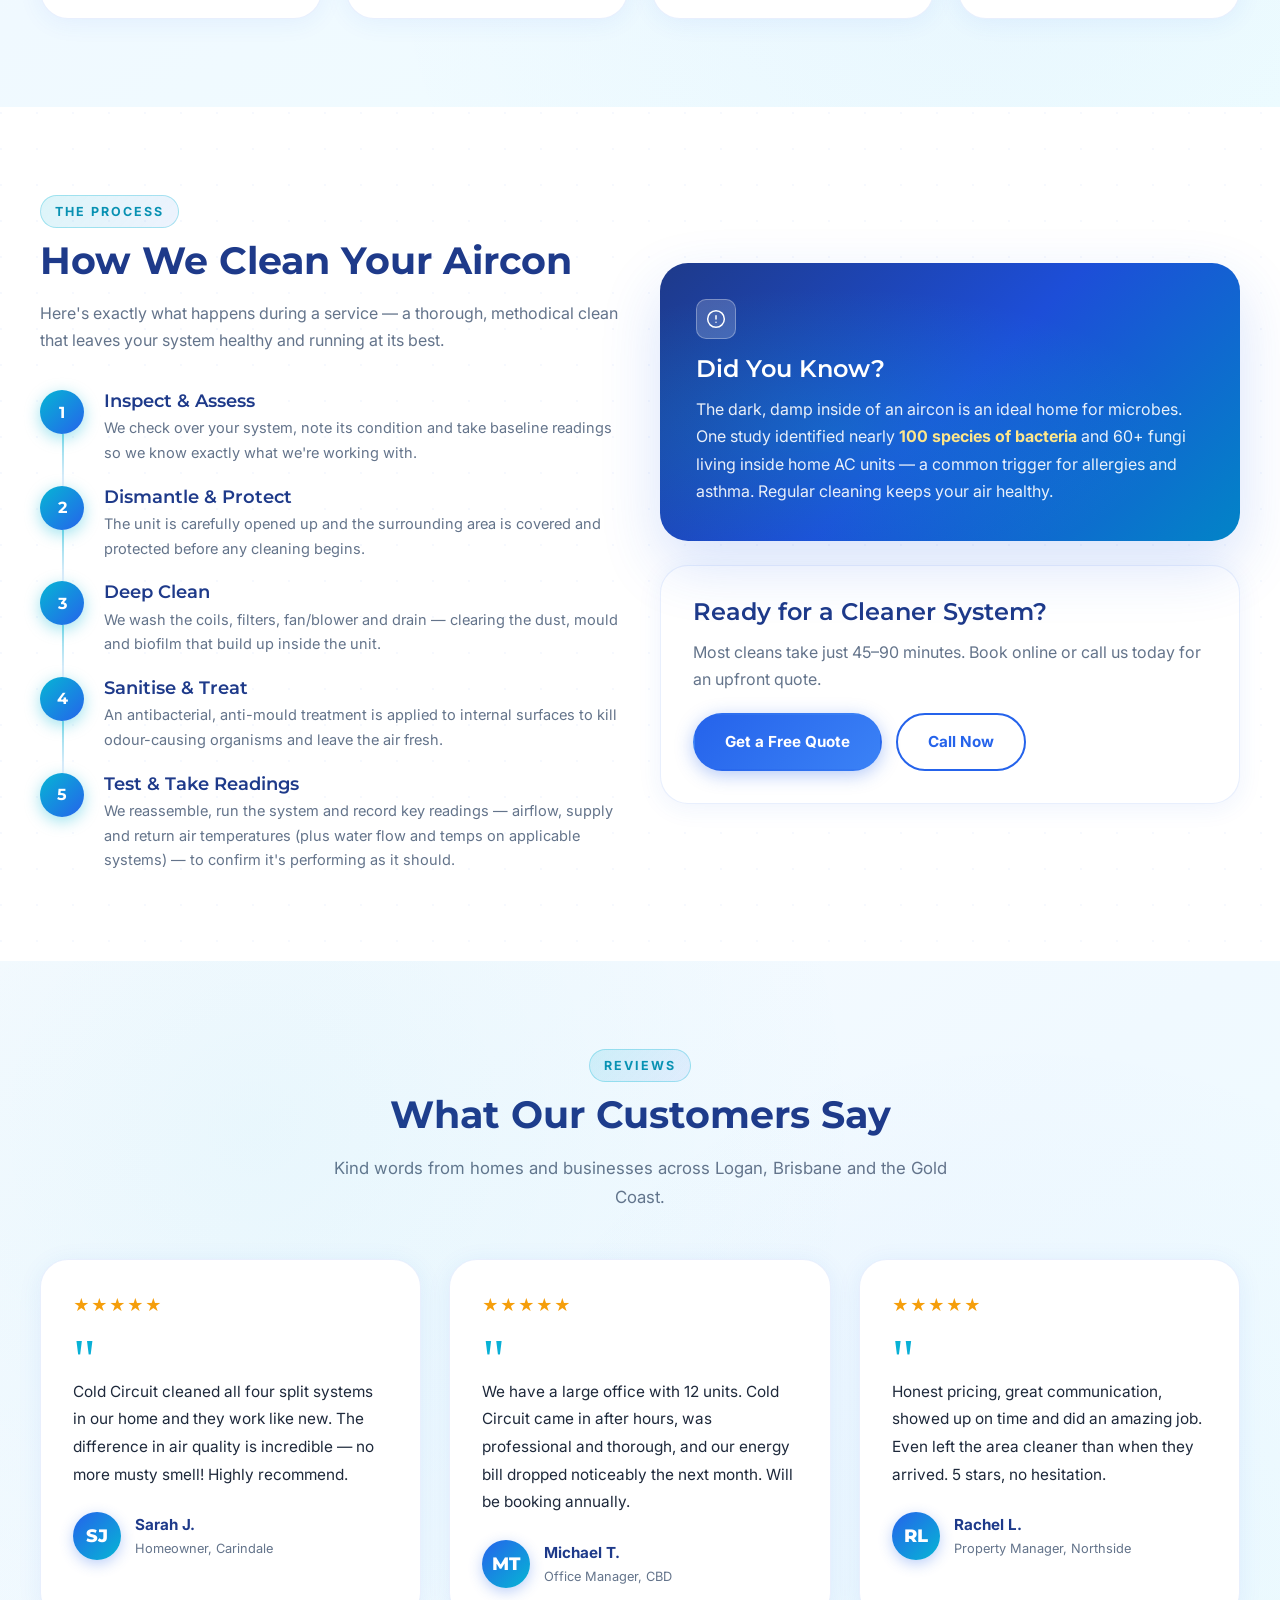
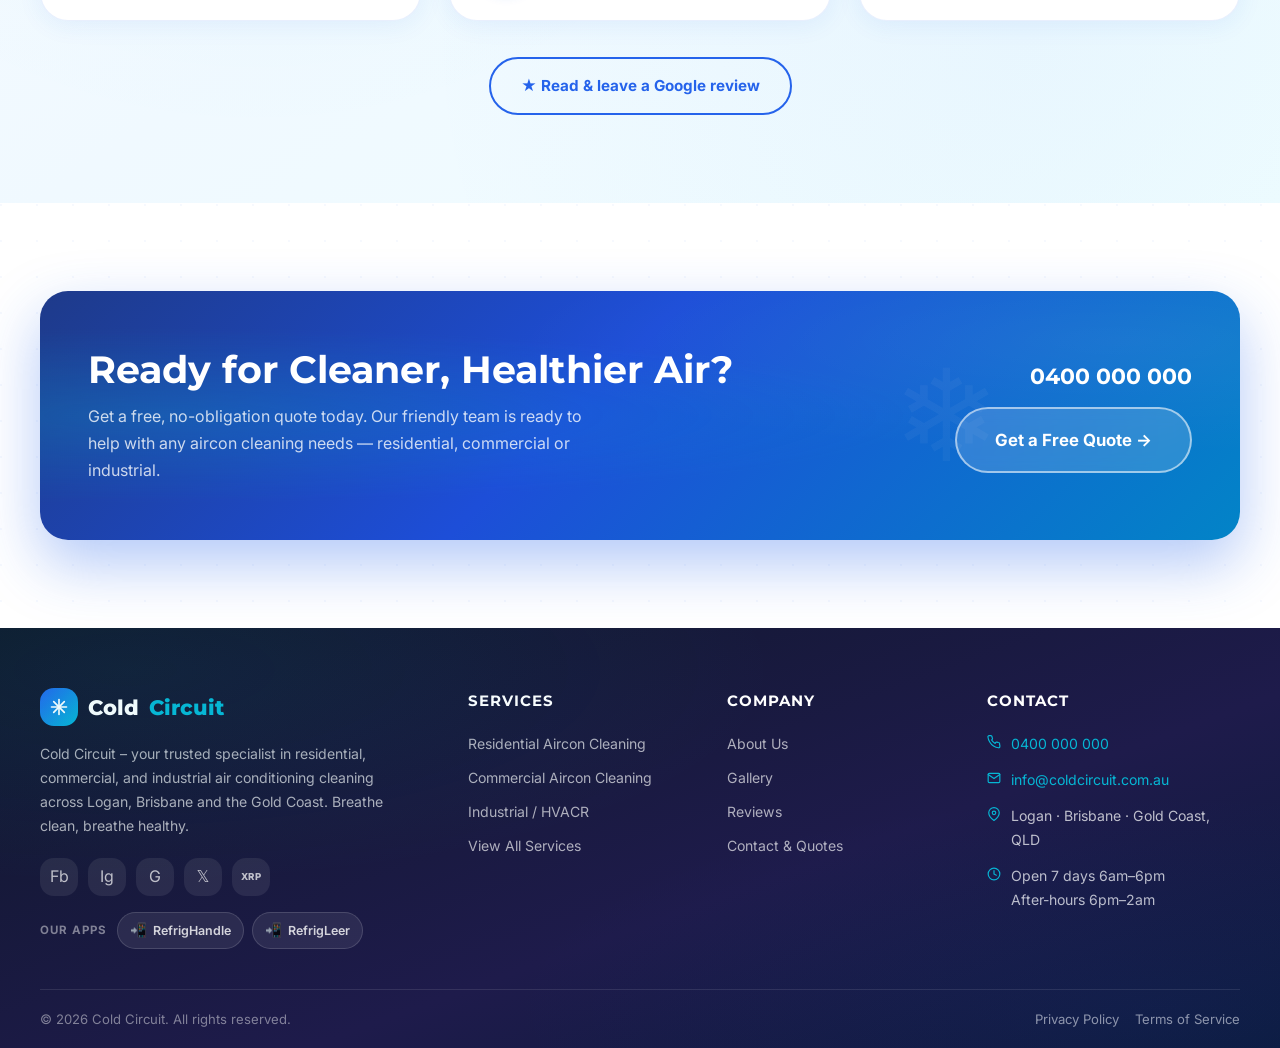
==== commit 0e46fb16: "Swap home screen residential image for a split system photo Co-Authored-By: Claude Opus 4.8 <noreply" ====
--- a/index.html
+++ b/index.html
@@ -162,7 +162,7 @@
       <!-- Residential -->
       <div class="service-card reveal">
         <div class="service-card__img">
-          <img src="images/residential.jpg" alt="Residential air conditioning condenser units serviced by Cold Circuit in Brisbane">
+          <img src="images/gallery-split-clean.jpg" alt="Residential split system air conditioner being cleaned by Cold Circuit in Brisbane">
           <span class="service-card__tag">Residential</span>
         </div>
         <div class="service-card__body">
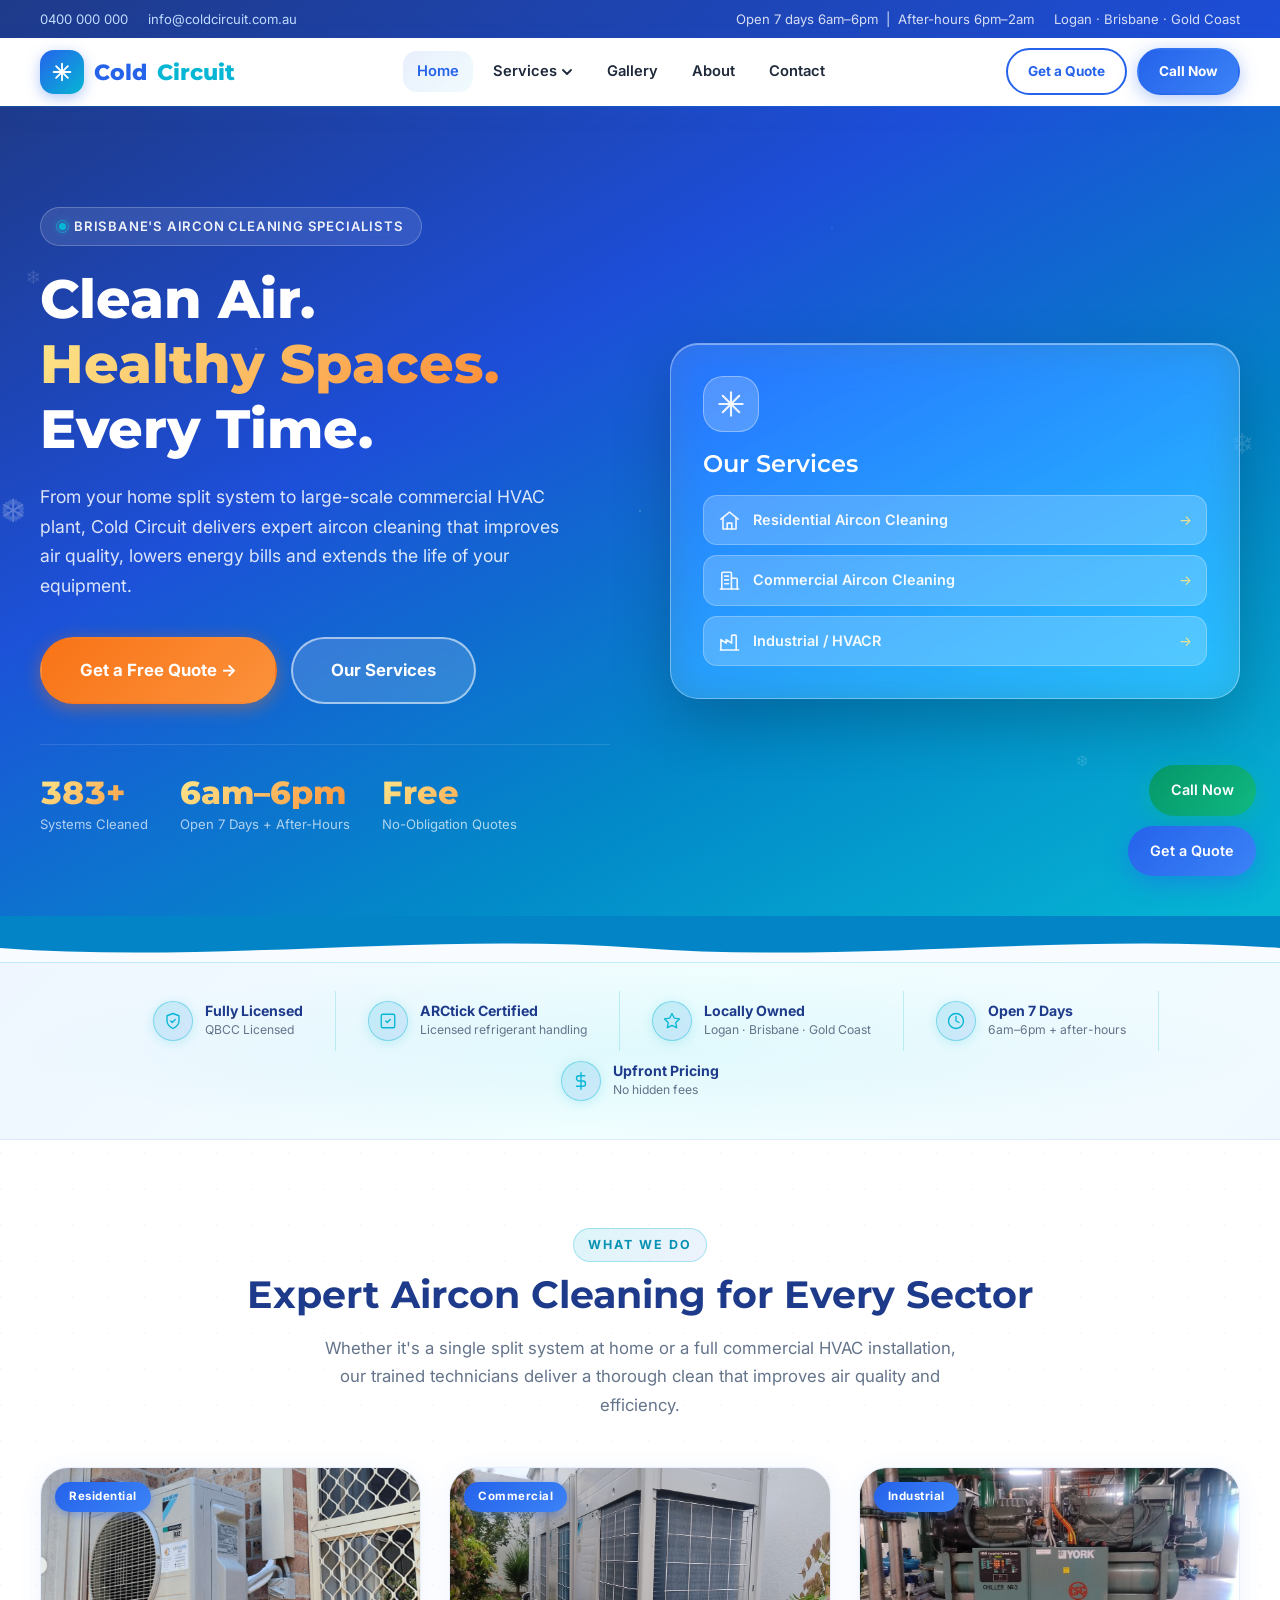
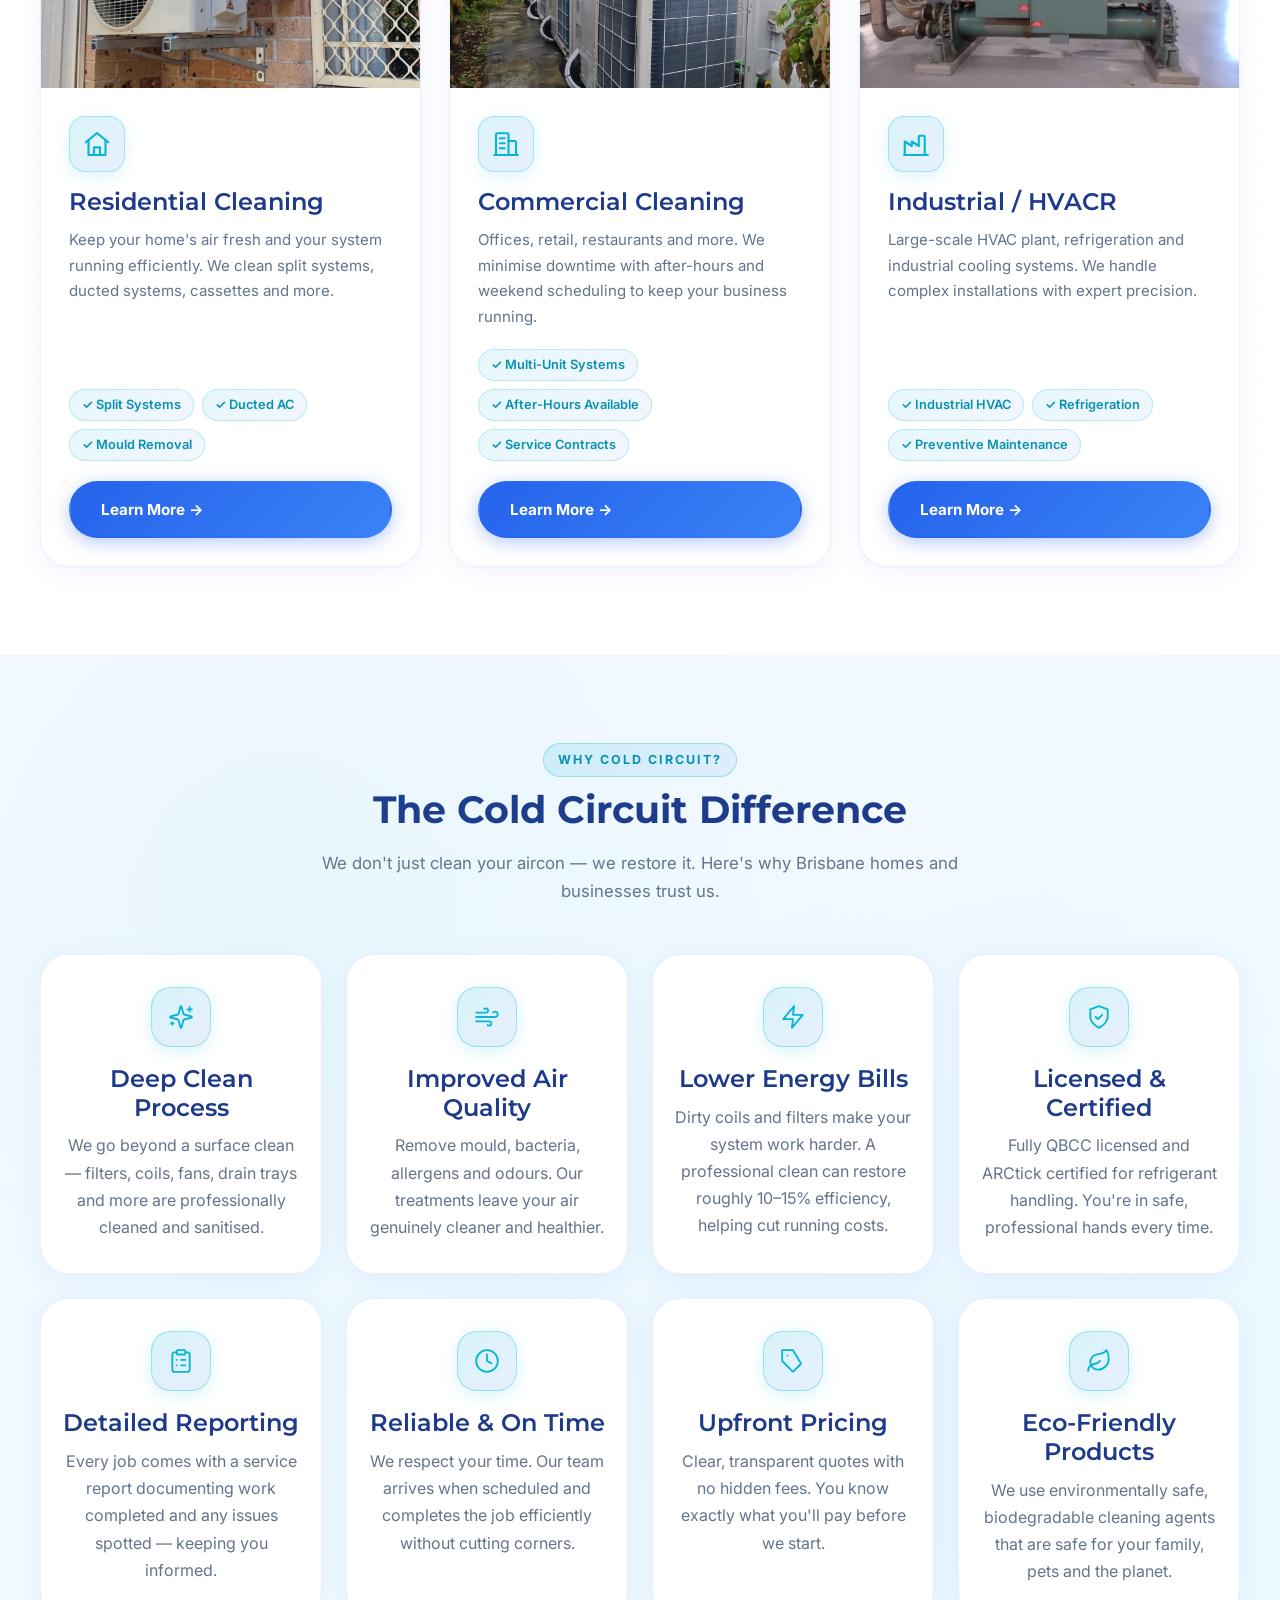
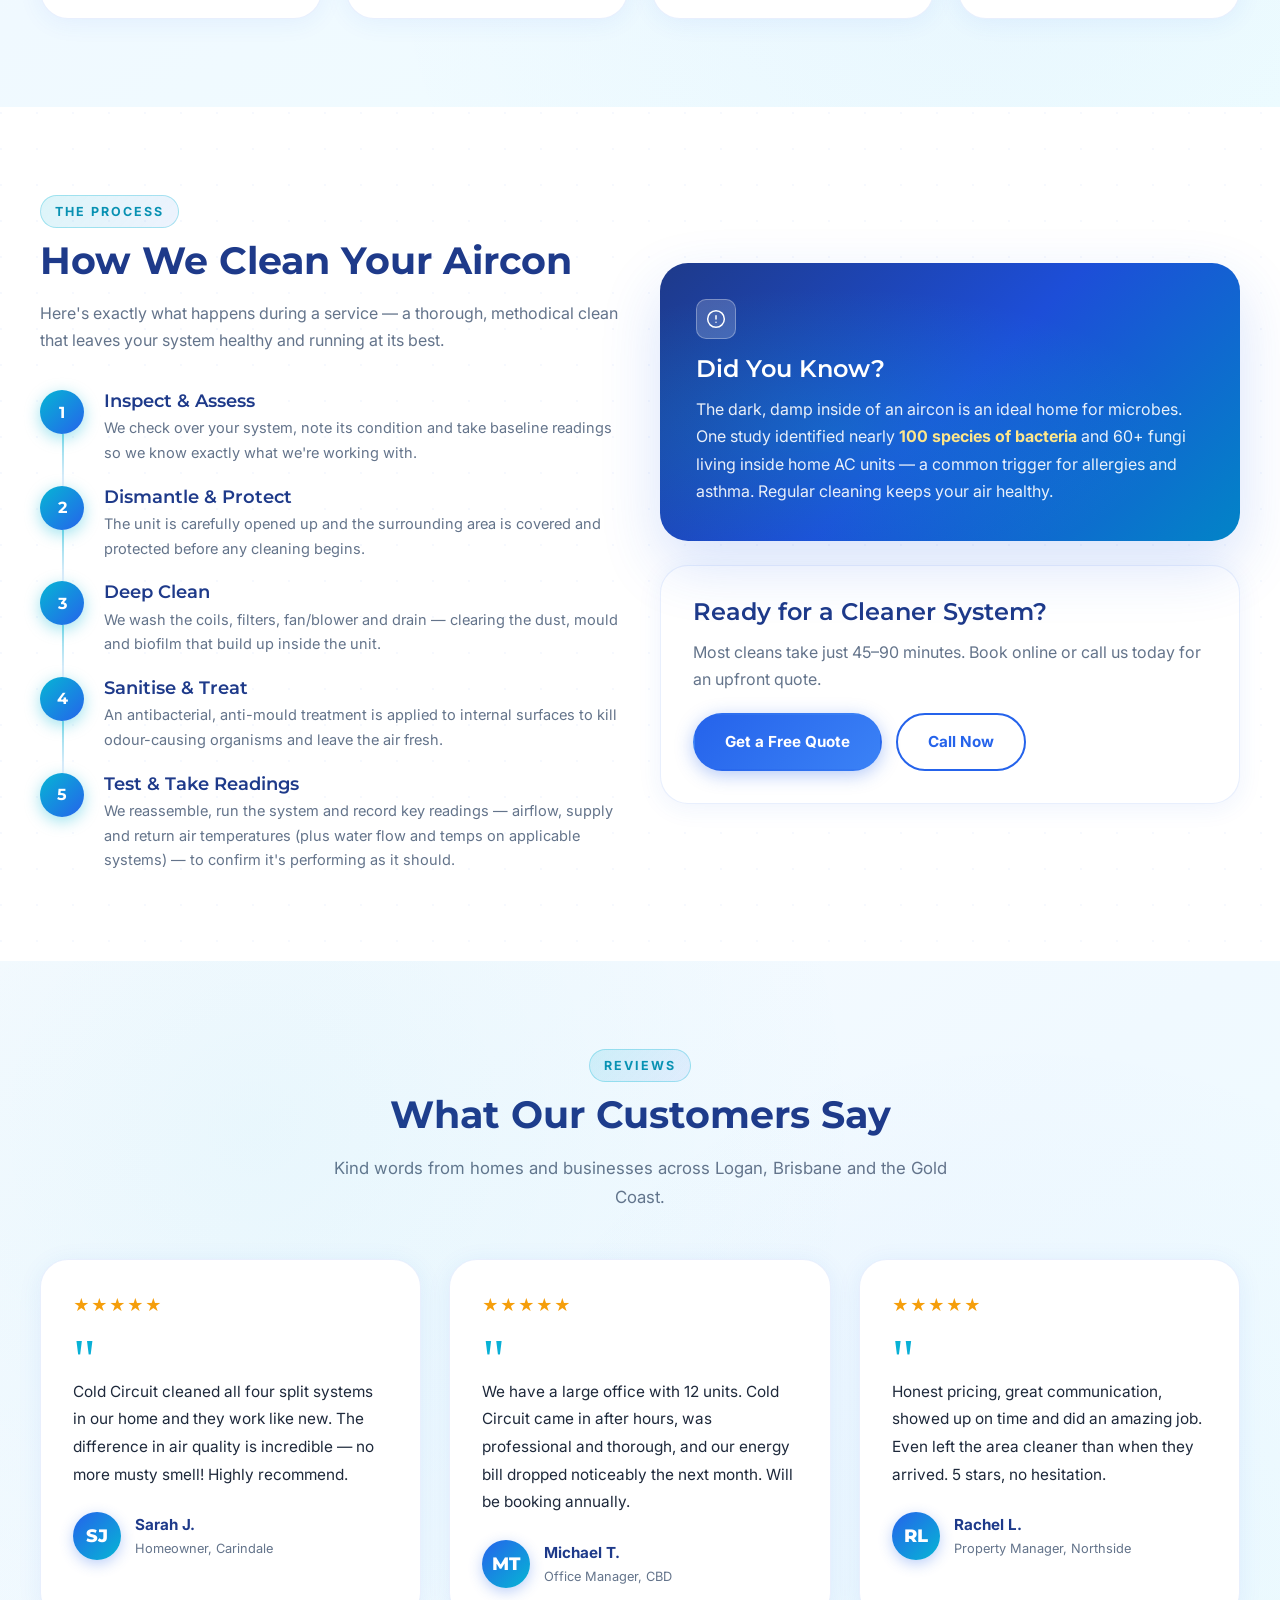
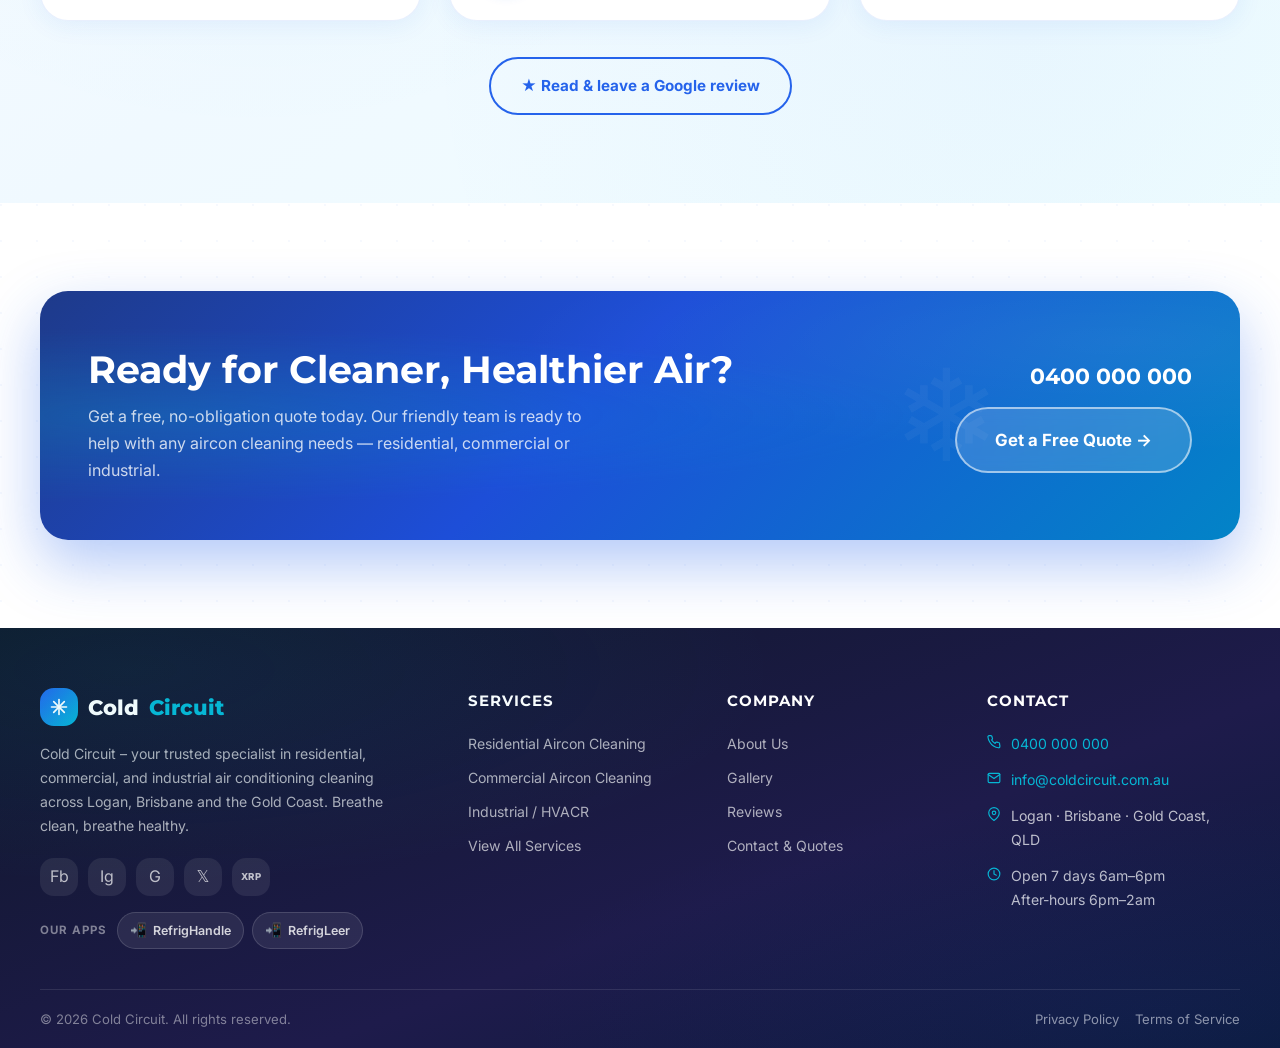
==== commit b59cf9de: "Update home service images and fix review button - Swap industrial home image to the York chiller ph" ====
--- a/index.html
+++ b/index.html
@@ -162,7 +162,7 @@
       <!-- Residential -->
       <div class="service-card reveal">
         <div class="service-card__img">
-          <img src="images/gallery-split-clean.jpg" alt="Residential split system air conditioner being cleaned by Cold Circuit in Brisbane">
+          <img src="images/residential-split.png" alt="Residential Daikin split system outdoor unit installed and serviced by Cold Circuit in Brisbane">
           <span class="service-card__tag">Residential</span>
         </div>
         <div class="service-card__body">
@@ -206,7 +206,7 @@
       <!-- Industrial -->
       <div class="service-card reveal reveal-delay-2">
         <div class="service-card__img">
-          <img src="images/industrial.jpg" alt="Industrial rooftop chiller and HVAC plant serviced by Cold Circuit">
+          <img src="images/gallery-york-chiller.jpg" alt="Industrial York water-cooled chiller plant serviced by Cold Circuit">
           <span class="service-card__tag">Industrial</span>
         </div>
         <div class="service-card__body">
@@ -422,7 +422,7 @@
     </div>
 
     <div style="text-align:center;margin-top:36px;">
-      <a href="#" class="btn btn-outline-primary" rel="noopener">★ Read &amp; leave a Google review</a>
+      <a href="https://www.google.com/maps/search/?api=1&amp;query=Cold+Circuit+Aircon+Cleaning+Logan+Brisbane+Gold+Coast" class="btn btn-outline-primary" target="_blank" rel="noopener">★ Read &amp; leave a Google review</a>
     </div>
   </div>
 </section>
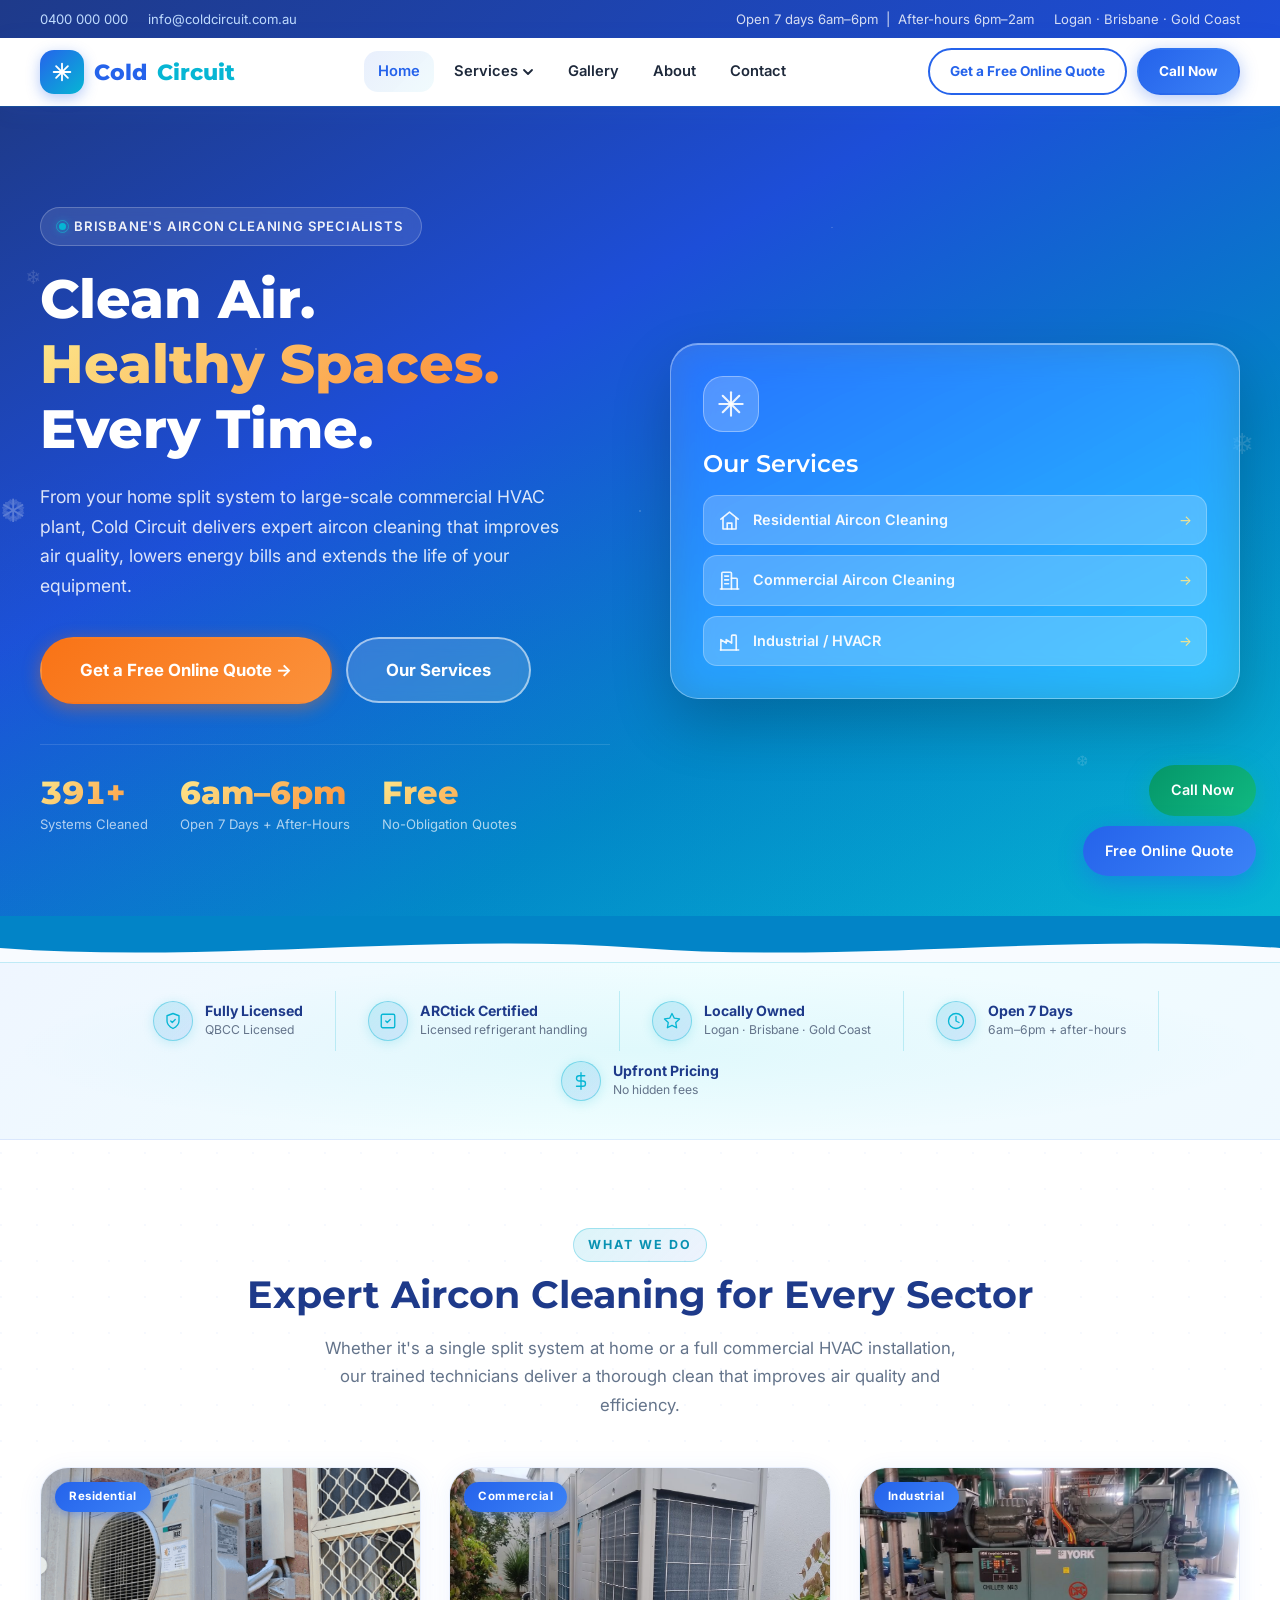
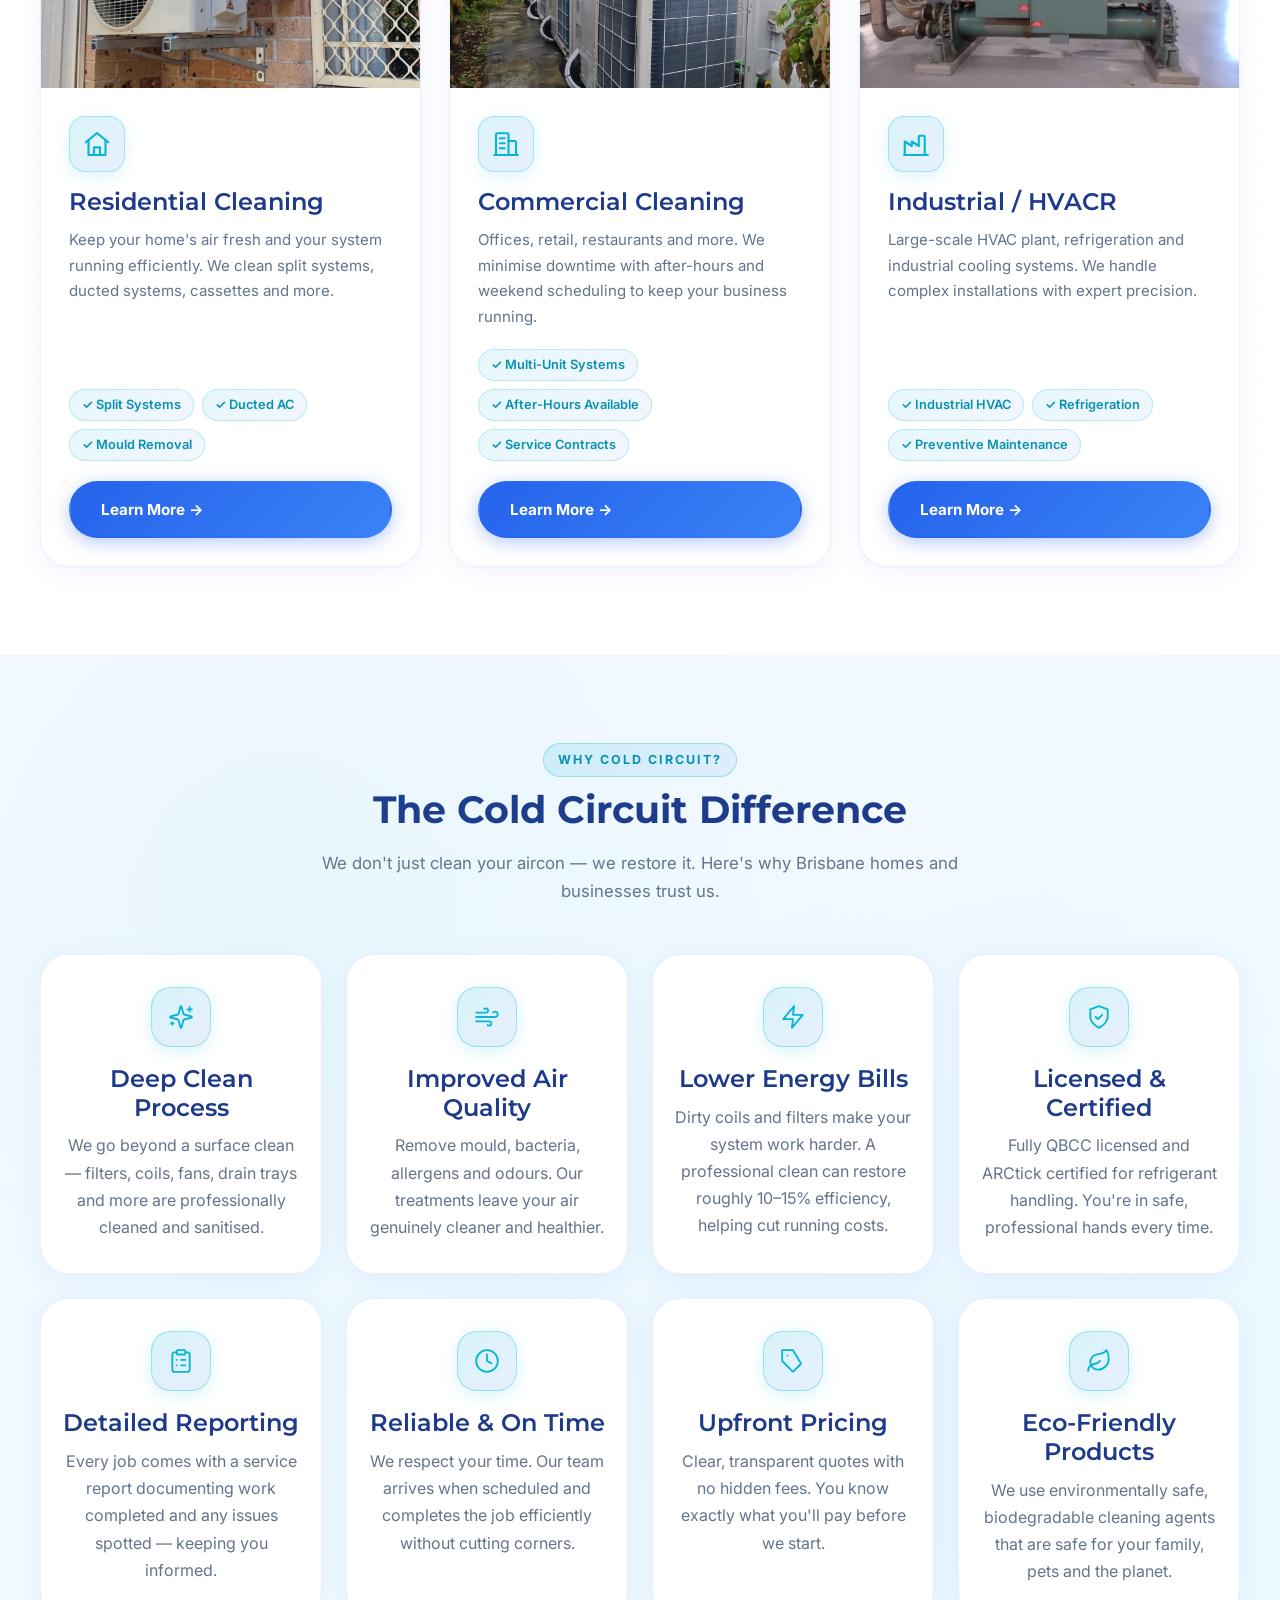
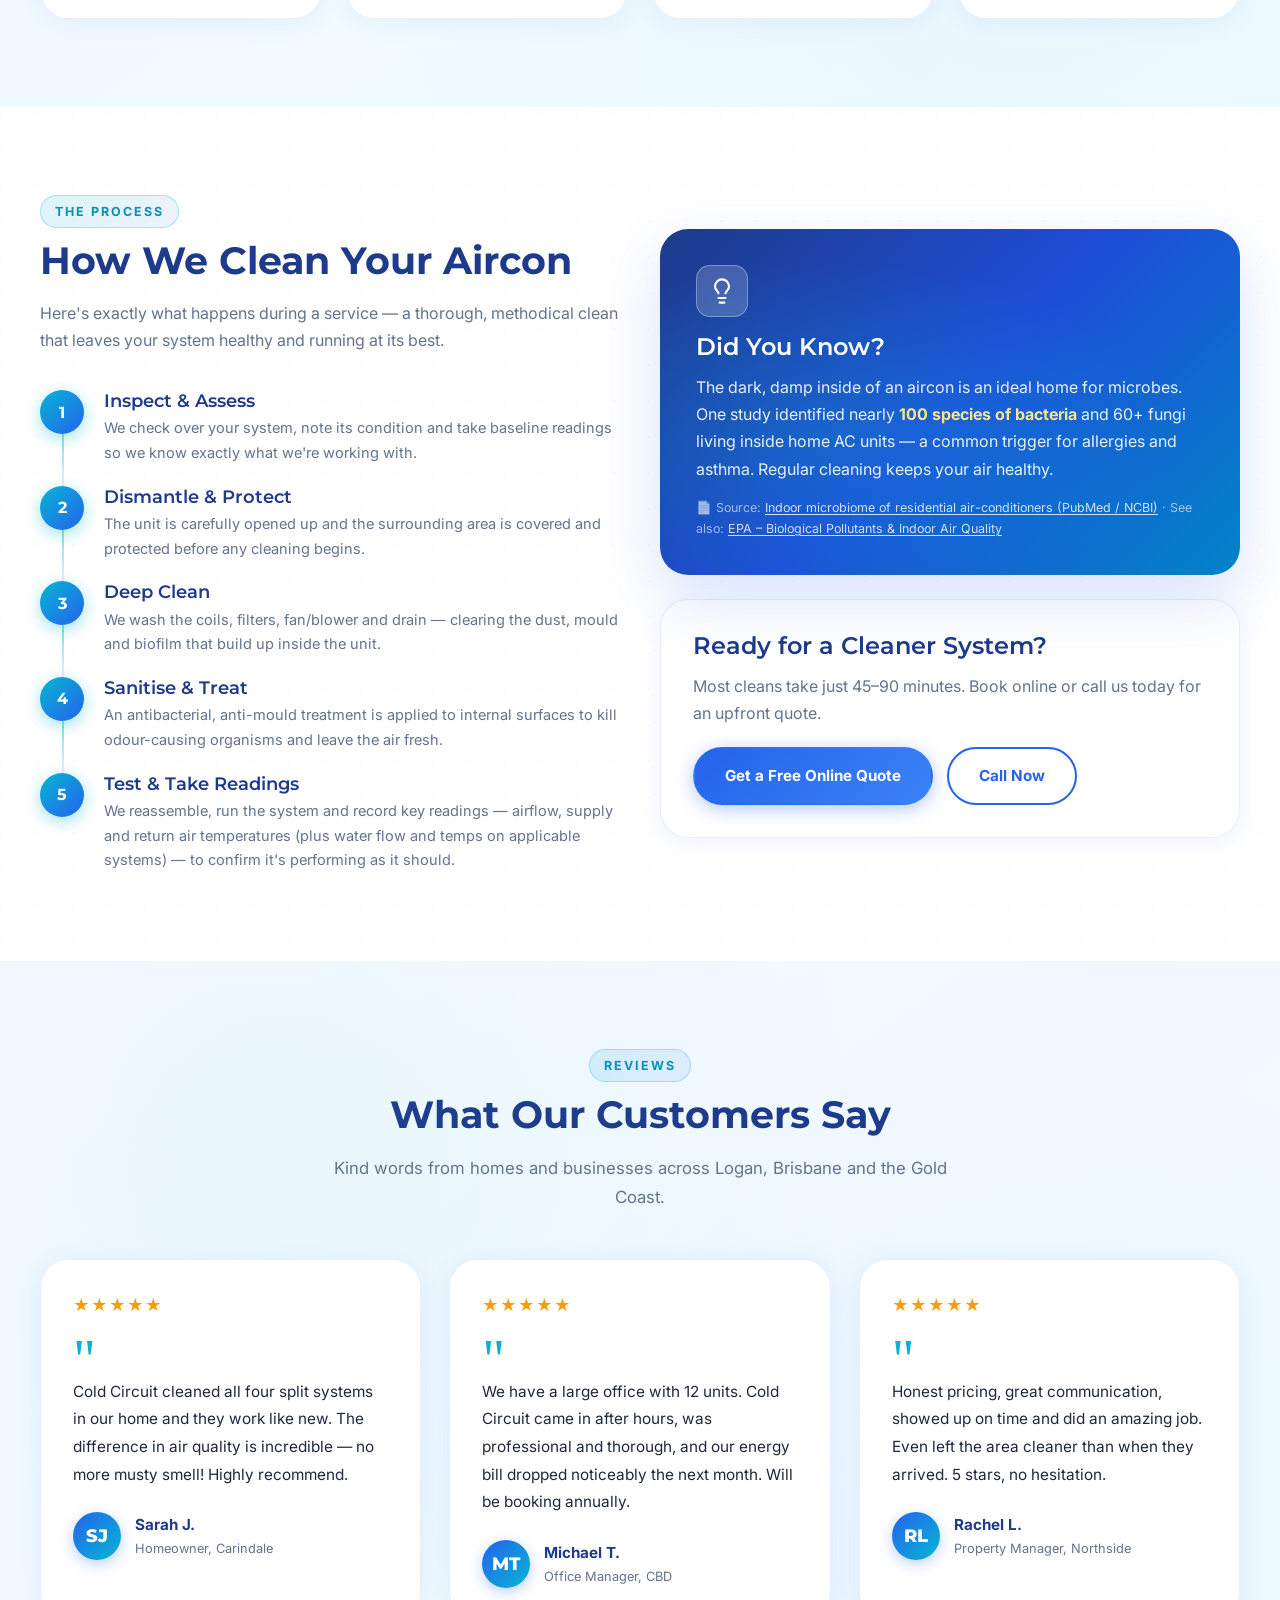
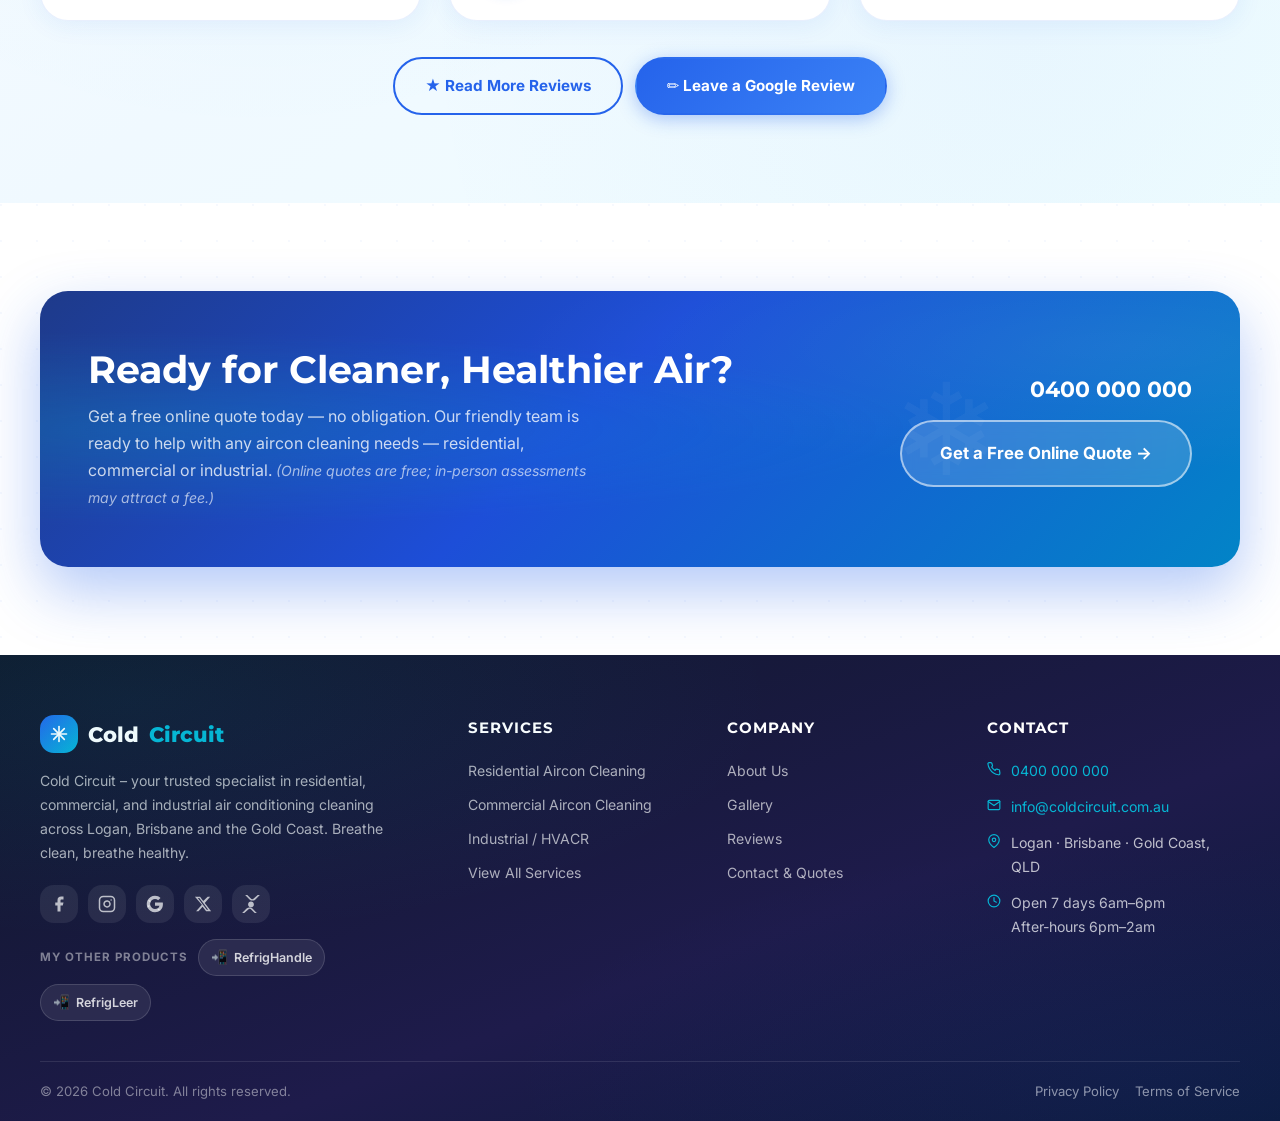
==== commit dec5d0be: "Improve website: did you know, reviews, quotes, footer social icons, other products" ====
--- a/index.html
+++ b/index.html
@@ -3,7 +3,7 @@
 <head>
   <meta charset="UTF-8">
   <meta name="viewport" content="width=device-width, initial-scale=1.0">
-  <meta name="description" content="Cold Circuit. Professional air conditioning cleaning for residential, commercial and industrial clients in Brisbane and surrounds. Call today for a free quote.">
+  <meta name="description" content="Cold Circuit. Professional air conditioning cleaning for residential, commercial and industrial clients in Brisbane and surrounds. Get a free online quote today.">
   <meta name="keywords" content="aircon cleaning Brisbane, air conditioning service, HVAC cleaning, residential commercial industrial AC cleaning">
   <meta property="og:title" content="Cold Circuit | Professional Aircon Cleaning">
   <meta property="og:description" content="Brisbane's trusted aircon cleaning specialists. Residential, commercial and industrial HVACR services.">
@@ -41,7 +41,7 @@
         the life of your equipment.
       </p>
       <div class="btn-group">
-        <a href="contact.html" class="btn btn-accent btn-lg">Get a Free Quote →</a>
+        <a href="contact.html" class="btn btn-accent btn-lg">Get a Free Online Quote →</a>
         <a href="services.html" class="btn btn-outline btn-lg">Our Services</a>
       </div>
       <div class="hero__stats">
@@ -347,17 +347,18 @@
     <div style="display:flex;flex-direction:column;gap:24px;">
       <div style="background:linear-gradient(135deg,#1e3a8a 0%,#1d4ed8 50%,#0284c7 100%);border-radius:var(--radius-lg);padding:36px;color:white;position:relative;overflow:hidden;box-shadow:var(--shadow-lg);">
         <div style="position:absolute;inset:0;background:radial-gradient(ellipse at 30% 60%,rgba(6,182,212,0.25) 0%,transparent 60%);pointer-events:none;"></div>
-        <div style="width:40px;height:40px;border-radius:10px;background:rgba(255,255,255,0.18);border:1px solid rgba(255,255,255,0.3);display:flex;align-items:center;justify-content:center;margin-bottom:16px;position:relative;">
-          <svg viewBox="0 0 24 24" fill="none" stroke="currentColor" stroke-width="1.8" stroke-linecap="round" stroke-linejoin="round" width="20" height="20" aria-hidden="true"><circle cx="12" cy="12" r="10"/><line x1="12" y1="8" x2="12" y2="12"/><line x1="12" y1="16" x2="12.01" y2="16"/></svg>
+        <div style="width:52px;height:52px;border-radius:14px;background:rgba(255,255,255,0.18);border:1px solid rgba(255,255,255,0.3);display:flex;align-items:center;justify-content:center;margin-bottom:16px;position:relative;">
+          <svg viewBox="0 0 24 24" fill="none" stroke="currentColor" stroke-width="1.8" stroke-linecap="round" stroke-linejoin="round" width="28" height="28" aria-hidden="true"><path d="M15 14c.2-1 .7-1.7 1.5-2.5 1-.9 1.5-2.2 1.5-3.5A6 6 0 0 0 6 8c0 1 .2 2.2 1.5 3.5.7.7 1.3 1.5 1.5 2.5"/><path d="M9 18h6"/><path d="M10 22h4"/></svg>
         </div>
         <h3 style="color:white;margin-bottom:12px;position:relative;">Did You Know?</h3>
         <p style="color:rgba(255,255,255,0.9);position:relative;">The dark, damp inside of an aircon is an ideal home for microbes. One study identified nearly <strong style="color:var(--clr-sun);">100 species of bacteria</strong> and 60+ fungi living inside home AC units — a common trigger for allergies and asthma. Regular cleaning keeps your air healthy.</p>
+        <p style="color:rgba(255,255,255,0.6);font-size:0.78rem;margin-top:14px;position:relative;">📄 Source: <a href="https://www.ncbi.nlm.nih.gov/pmc/articles/PMC7513524/" target="_blank" rel="noopener" style="color:rgba(255,255,255,0.8);text-decoration:underline;text-underline-offset:2px;">Indoor microbiome of residential air-conditioners (PubMed / NCBI)</a> · See also: <a href="https://www.epa.gov/indoor-air-quality-iaq/biological-pollutants-impact-indoor-air-quality" target="_blank" rel="noopener" style="color:rgba(255,255,255,0.8);text-decoration:underline;text-underline-offset:2px;">EPA – Biological Pollutants &amp; Indoor Air Quality</a></p>
       </div>
       <div style="background:#ffffff;border:1px solid rgba(37,99,235,0.1);border-radius:var(--radius-lg);padding:32px;box-shadow:0 4px 24px rgba(37,99,235,0.08);">
         <h3 style="margin-bottom:12px;">Ready for a Cleaner System?</h3>
         <p style="margin-bottom:20px;">Most cleans take just 45–90 minutes. Book online or call us today for an upfront quote.</p>
         <div class="btn-group">
-          <a href="contact.html" class="btn btn-primary">Get a Free Quote</a>
+          <a href="contact.html" class="btn btn-primary">Get a Free Online Quote</a>
           <a href="tel:+61400000000" class="btn btn-outline-primary">Call Now</a>
         </div>
       </div>
@@ -421,8 +422,10 @@
       </div>
     </div>
 
-    <div style="text-align:center;margin-top:36px;">
-      <a href="https://www.google.com/maps/search/?api=1&amp;query=Cold+Circuit+Aircon+Cleaning+Logan+Brisbane+Gold+Coast" class="btn btn-outline-primary" target="_blank" rel="noopener">★ Read &amp; leave a Google review</a>
+    <div style="text-align:center;margin-top:36px;display:flex;gap:12px;justify-content:center;flex-wrap:wrap;">
+      <!-- Replace PLACE_ID below with your Google Business Place ID for the direct write-review link -->
+      <a href="https://www.google.com/search?q=Cold+Circuit+Aircon+Cleaning+Logan+Brisbane+Gold+Coast" class="btn btn-outline-primary" target="_blank" rel="noopener">★ Read More Reviews</a>
+      <a href="https://search.google.com/local/writereview?placeid=PLACE_ID" class="btn btn-primary" target="_blank" rel="noopener">✏️ Leave a Google Review</a>
     </div>
   </div>
 </section>
@@ -433,11 +436,11 @@
     <div class="cta-banner">
       <div>
         <h2>Ready for Cleaner, Healthier Air?</h2>
-        <p>Get a free, no-obligation quote today. Our friendly team is ready to help with any aircon cleaning needs — residential, commercial or industrial.</p>
+        <p>Get a free online quote today — no obligation. Our friendly team is ready to help with any aircon cleaning needs — residential, commercial or industrial. <em style="font-size:0.88em;opacity:0.8;">(Online quotes are free; in-person assessments may attract a fee.)</em></p>
       </div>
       <div class="cta-banner__actions">
         <a href="tel:+61400000000" class="phone-link">0400 000 000</a>
-        <a href="contact.html" class="btn btn-outline btn-lg">Get a Free Quote →</a>
+        <a href="contact.html" class="btn btn-outline btn-lg">Get a Free Online Quote →</a>
       </div>
     </div>
   </div>
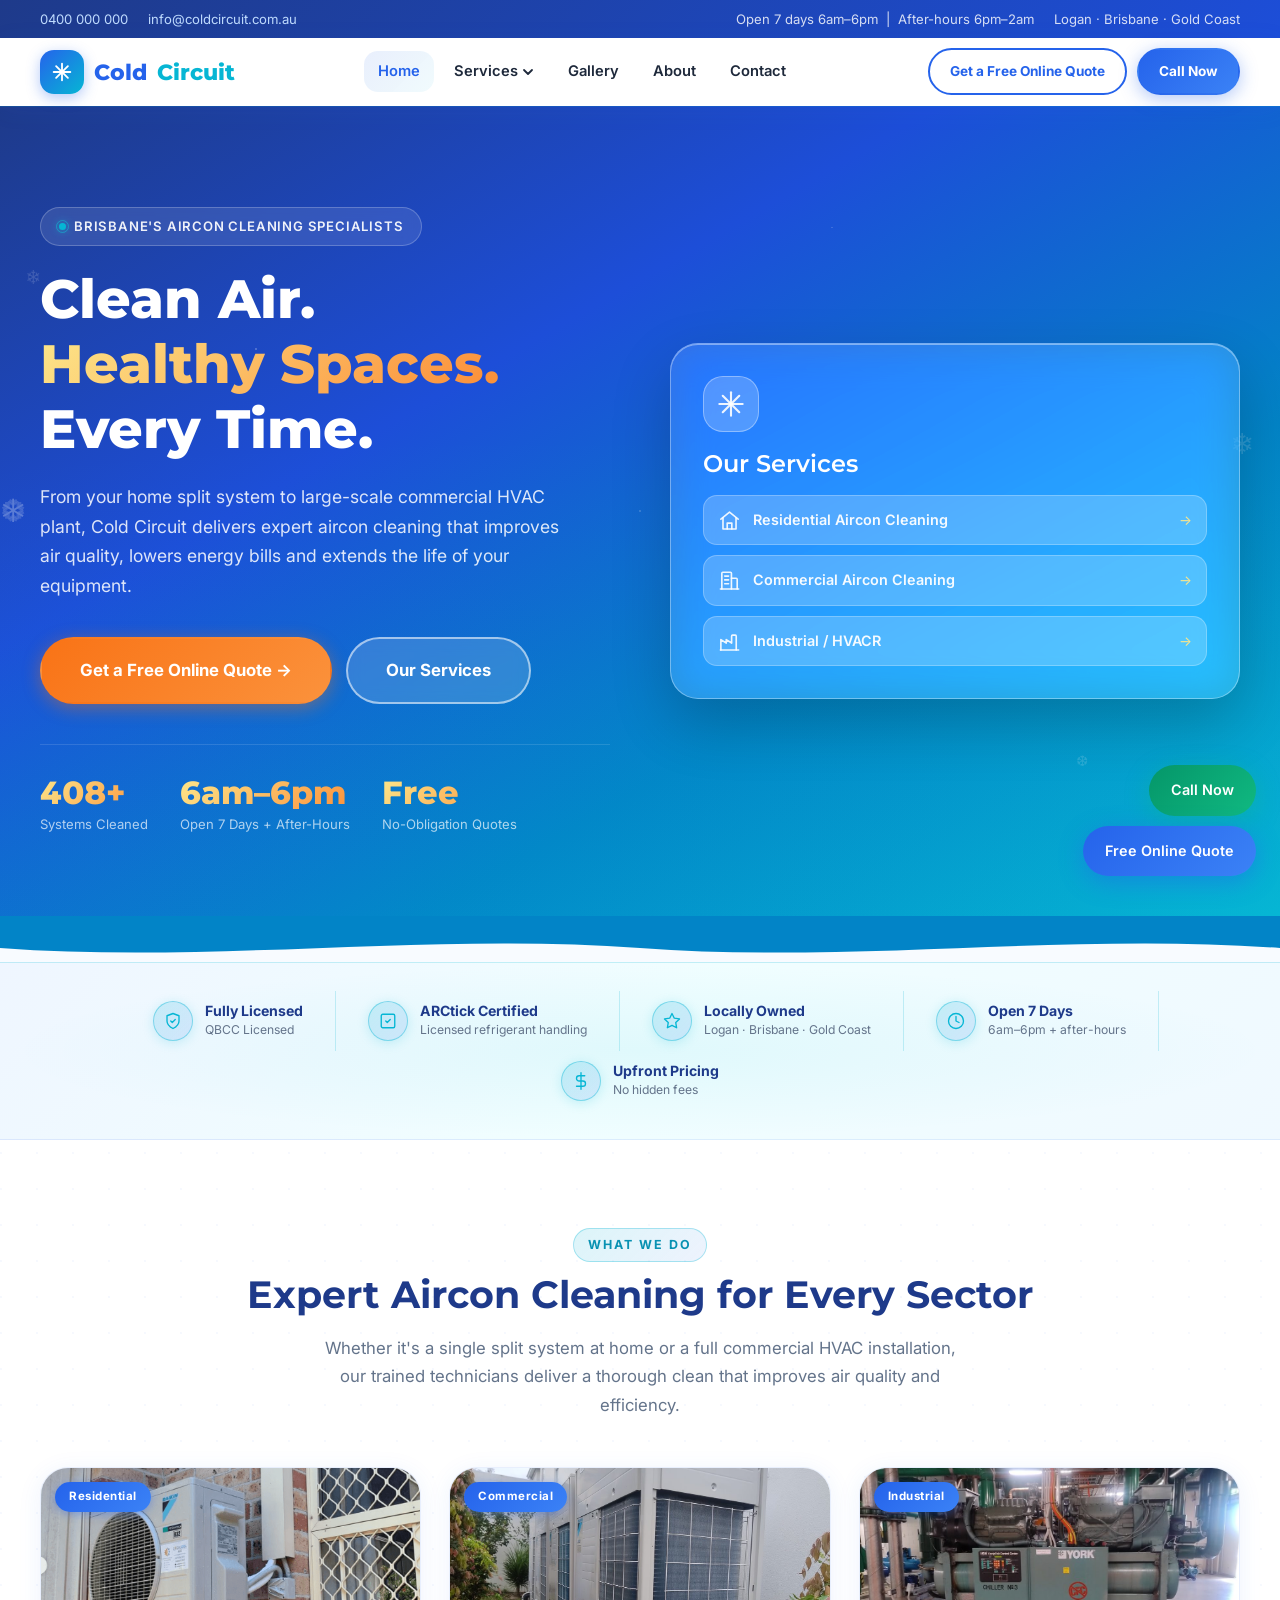
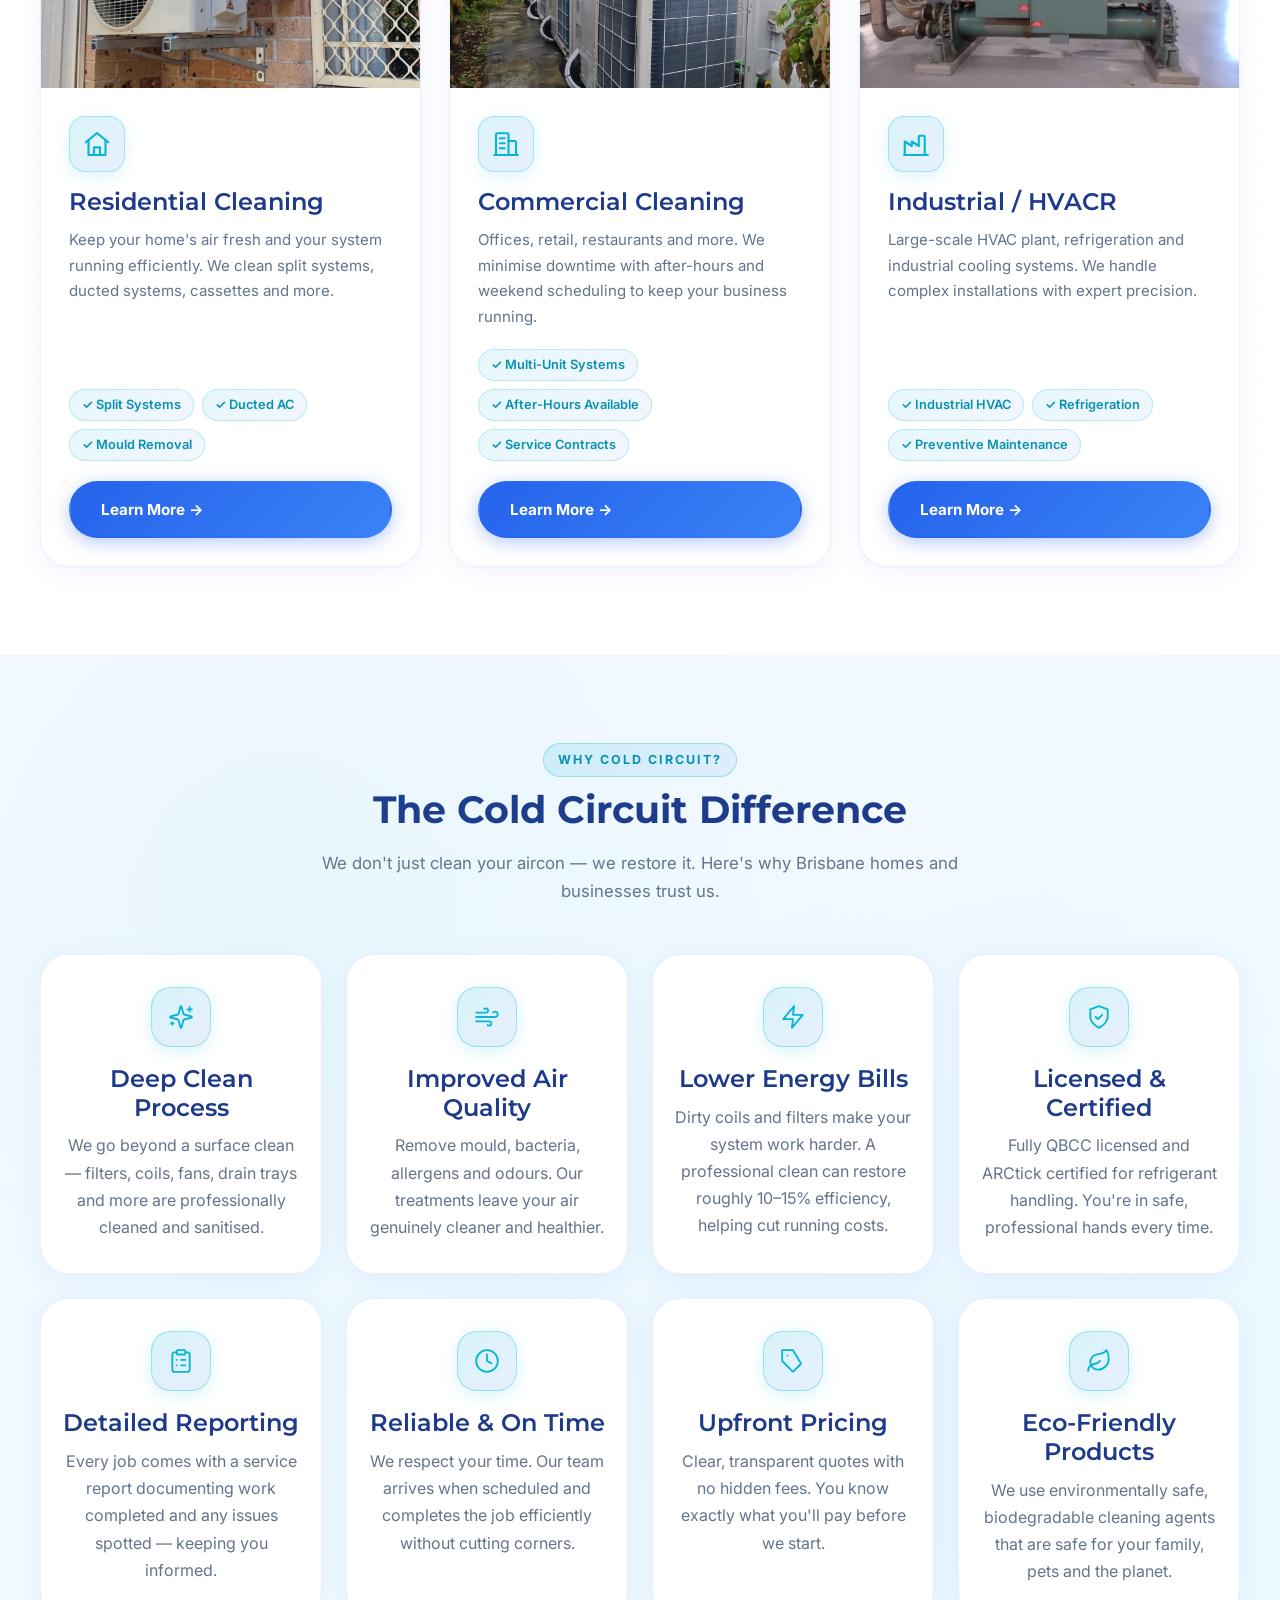
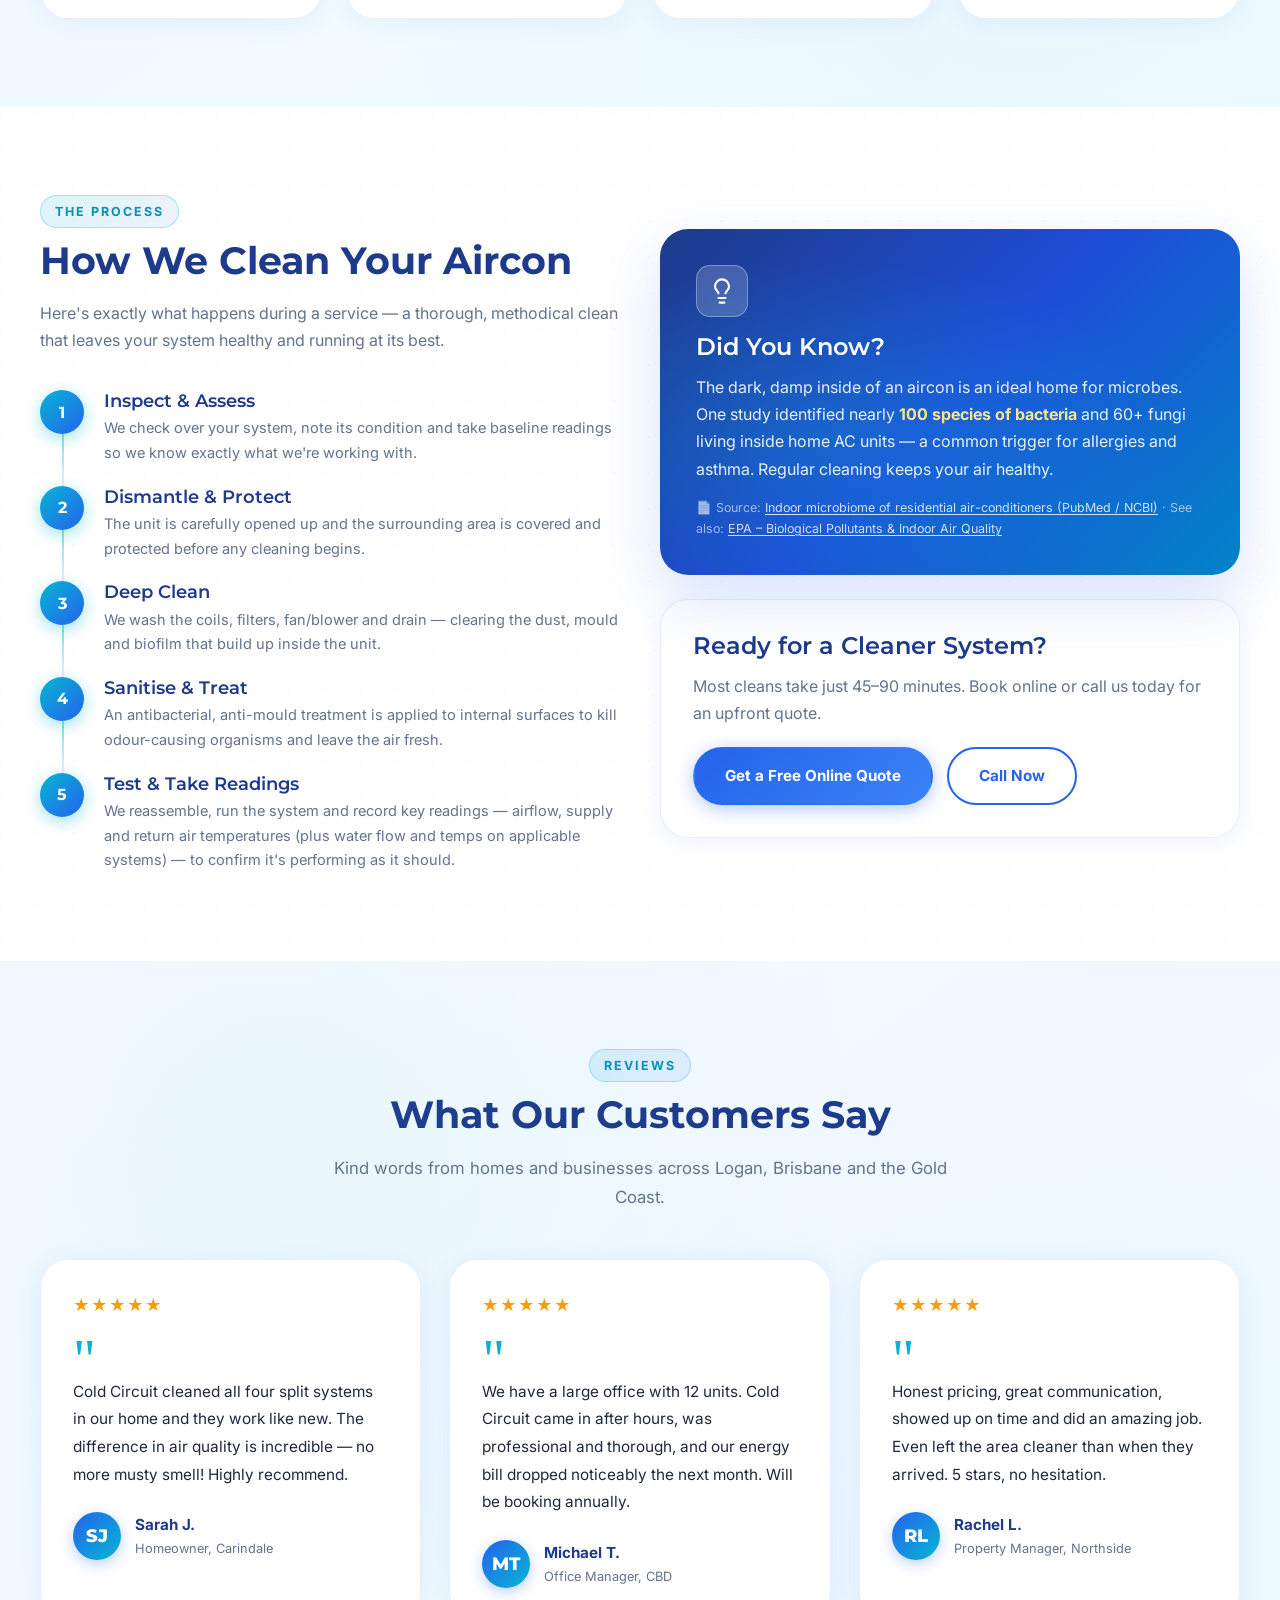
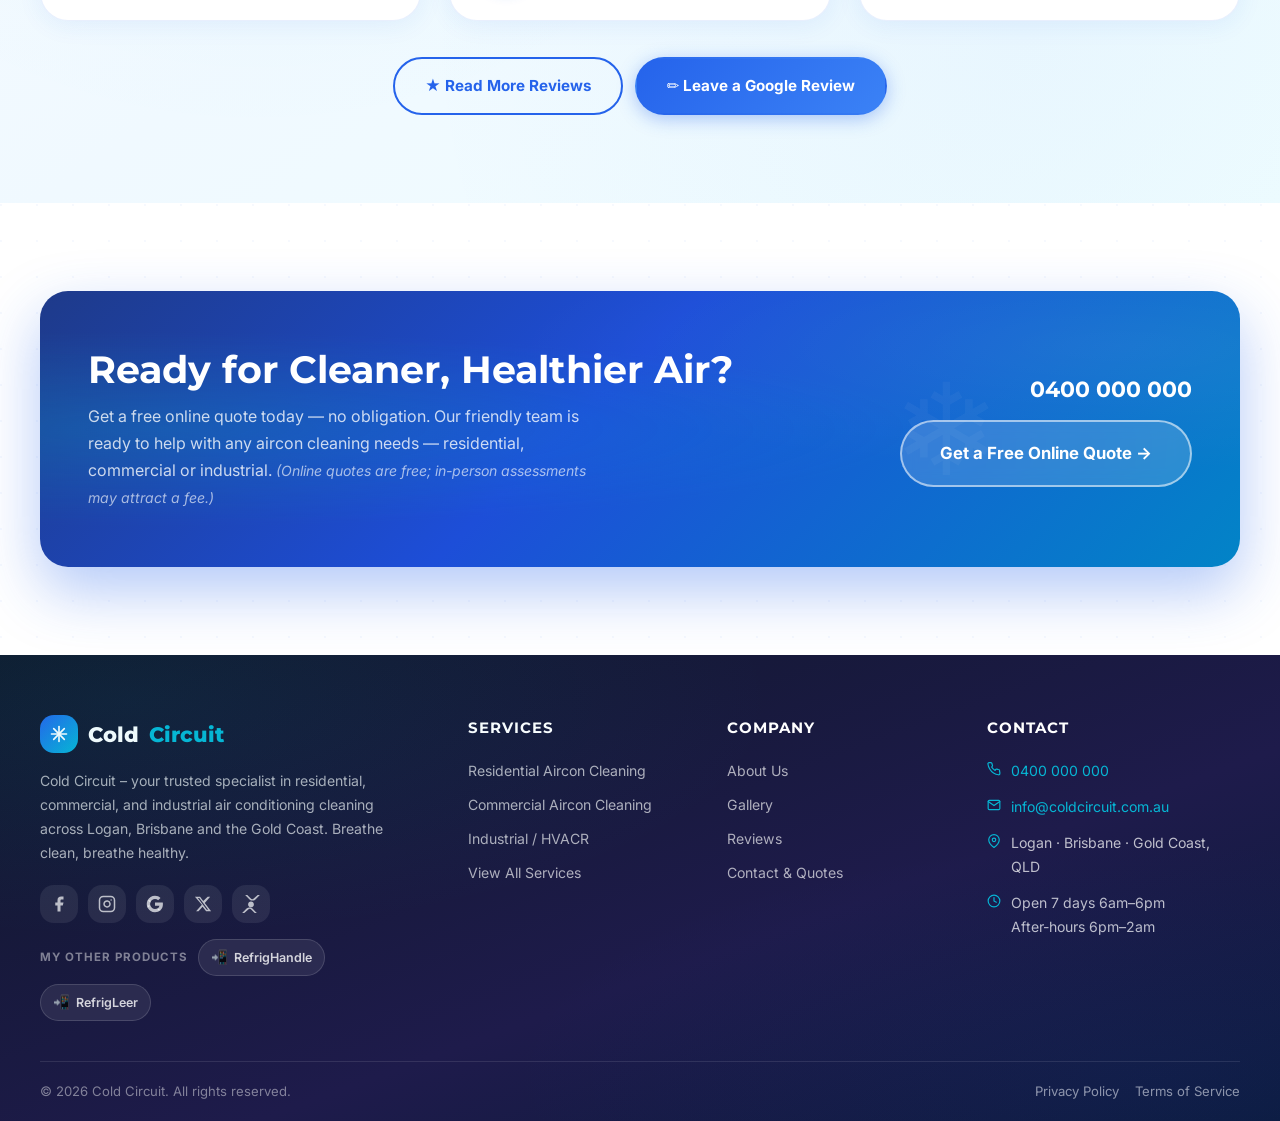
==== commit 2cd53771: "Extract dyk-source citation to CSS class; clarify Google review TODO comment" ====
--- a/index.html
+++ b/index.html
@@ -352,7 +352,7 @@
         </div>
         <h3 style="color:white;margin-bottom:12px;position:relative;">Did You Know?</h3>
         <p style="color:rgba(255,255,255,0.9);position:relative;">The dark, damp inside of an aircon is an ideal home for microbes. One study identified nearly <strong style="color:var(--clr-sun);">100 species of bacteria</strong> and 60+ fungi living inside home AC units — a common trigger for allergies and asthma. Regular cleaning keeps your air healthy.</p>
-        <p style="color:rgba(255,255,255,0.6);font-size:0.78rem;margin-top:14px;position:relative;">📄 Source: <a href="https://www.ncbi.nlm.nih.gov/pmc/articles/PMC7513524/" target="_blank" rel="noopener" style="color:rgba(255,255,255,0.8);text-decoration:underline;text-underline-offset:2px;">Indoor microbiome of residential air-conditioners (PubMed / NCBI)</a> · See also: <a href="https://www.epa.gov/indoor-air-quality-iaq/biological-pollutants-impact-indoor-air-quality" target="_blank" rel="noopener" style="color:rgba(255,255,255,0.8);text-decoration:underline;text-underline-offset:2px;">EPA – Biological Pollutants &amp; Indoor Air Quality</a></p>
+        <p class="dyk-source">📄 Source: <a href="https://www.ncbi.nlm.nih.gov/pmc/articles/PMC7513524/" target="_blank" rel="noopener">Indoor microbiome of residential air-conditioners (PubMed / NCBI)</a> · See also: <a href="https://www.epa.gov/indoor-air-quality-iaq/biological-pollutants-impact-indoor-air-quality" target="_blank" rel="noopener">EPA – Biological Pollutants &amp; Indoor Air Quality</a></p>
       </div>
       <div style="background:#ffffff;border:1px solid rgba(37,99,235,0.1);border-radius:var(--radius-lg);padding:32px;box-shadow:0 4px 24px rgba(37,99,235,0.08);">
         <h3 style="margin-bottom:12px;">Ready for a Cleaner System?</h3>
@@ -423,9 +423,13 @@
     </div>
 
     <div style="text-align:center;margin-top:36px;display:flex;gap:12px;justify-content:center;flex-wrap:wrap;">
-      <!-- Replace PLACE_ID below with your Google Business Place ID for the direct write-review link -->
+      <!--
+        TODO: Replace YOUR_PLACE_ID below with your actual Google Business Place ID.
+        Find it at: https://developers.google.com/maps/documentation/places/web-service/place-id
+        Example format: ChIJN1t_tDeuEmsRUsoyG83frY4
+      -->
       <a href="https://www.google.com/search?q=Cold+Circuit+Aircon+Cleaning+Logan+Brisbane+Gold+Coast" class="btn btn-outline-primary" target="_blank" rel="noopener">★ Read More Reviews</a>
-      <a href="https://search.google.com/local/writereview?placeid=PLACE_ID" class="btn btn-primary" target="_blank" rel="noopener">✏️ Leave a Google Review</a>
+      <a href="https://search.google.com/local/writereview?placeid=YOUR_PLACE_ID" class="btn btn-primary" target="_blank" rel="noopener">✏️ Leave a Google Review</a>
     </div>
   </div>
 </section>
--- a/css/style.css
+++ b/css/style.css
@@ -1759,3 +1759,17 @@
 }
 .footer__app::before { content: '📲'; font-size: 0.85rem; }
 .footer__app:hover { background: linear-gradient(135deg, var(--clr-accent), var(--clr-primary)); color: #fff; border-color: transparent; }
+
+/* ----- Did You Know – source citation ----- */
+.dyk-source {
+  color: rgba(255,255,255,0.6);
+  font-size: 0.78rem;
+  margin-top: 14px;
+  position: relative;
+}
+.dyk-source a {
+  color: rgba(255,255,255,0.8);
+  text-decoration: underline;
+  text-underline-offset: 2px;
+}
+.dyk-source a:hover { color: #fff; }
